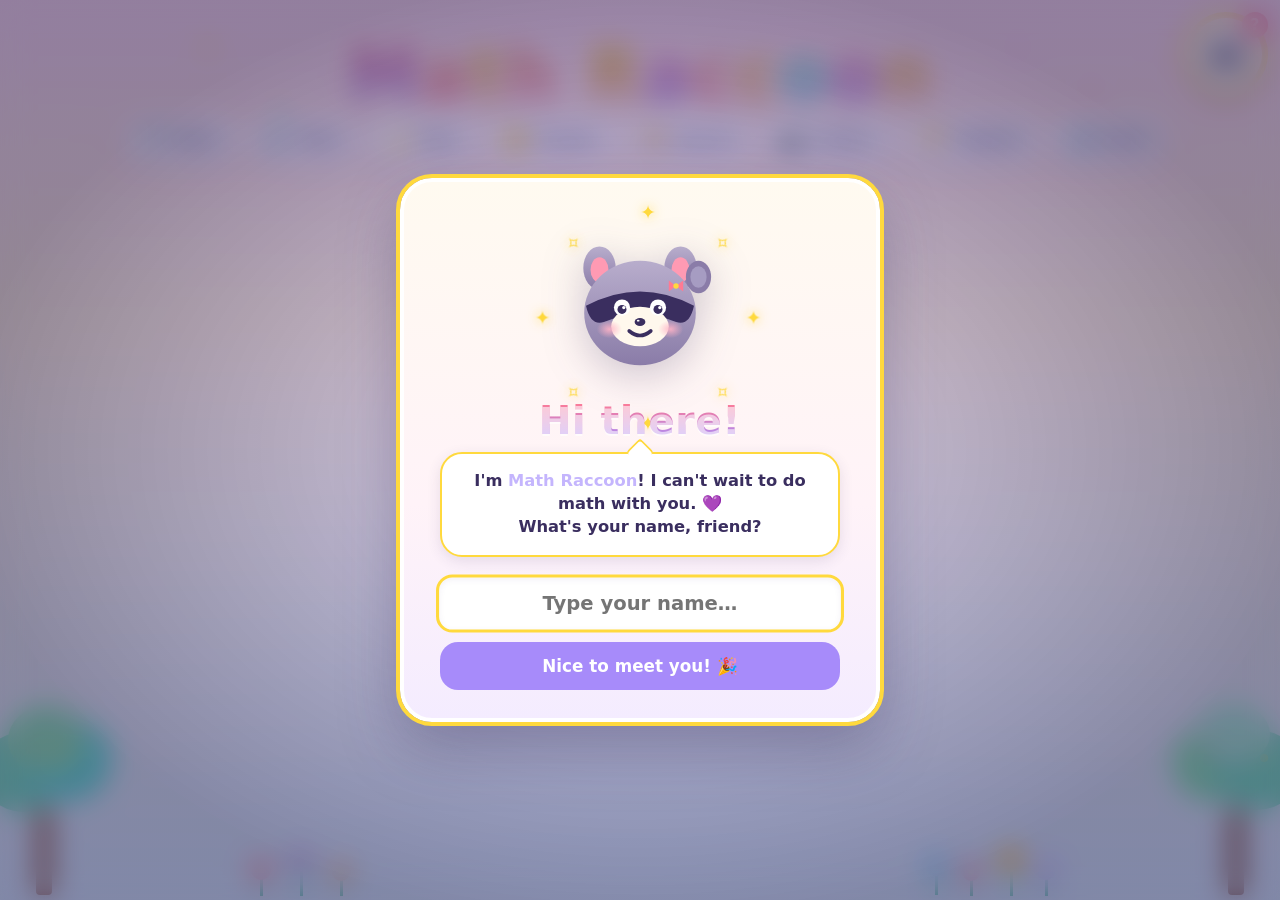
==== index.html @ a17b7ced "Initial commit: Math Raccoon Arcade v1" ====
<!DOCTYPE html>
<!--
  Math Raccoon Arcade — © 2026 S. F. Cyris
  Licensed under the Apache License, Version 2.0.
  See LICENSE (http://www.apache.org/licenses/LICENSE-2.0) and NOTICE.md.

  Math Raccoon™, Reading Raccoon™, Art Raccoon™, Painter Raccoon™,
  and Ava's Hidden Valley™ are unregistered common-law trademarks of the
  author. These marks are NOT licensed under Apache 2.0 — please rename any
  public fork.

  Source: https://github.com/SFCyris/MathRaccoon
-->
<html lang="en">
<head>
  <meta charset="UTF-8" />
  <meta name="viewport" content="width=device-width, initial-scale=1.0" />
  <title>Math Raccoon Arcade</title>
  <link rel="stylesheet" href="css/main.css" />
  <link rel="stylesheet" href="css/arcade.css" />
  <link rel="stylesheet" href="css/games.css" />
  <link rel="icon" href="data:image/svg+xml,%3Csvg xmlns='http://www.w3.org/2000/svg' viewBox='0 0 64 64'%3E%3Ctext y='54' font-size='54'%3E%F0%9F%A6%9D%3C/text%3E%3C/svg%3E" />
</head>
<body>
  <!-- Animated background with playful characters -->
  <div id="background-scene" aria-hidden="true"></div>

  <!-- Main app root -->
  <main id="app">
    <!-- Animated title bar -->
    <header class="title-bar">
      <h1 class="game-title" aria-label="Math Raccoon">
        <span class="letter" style="--i:0">M</span><span class="letter" style="--i:1">a</span><span class="letter" style="--i:2">t</span><span class="letter" style="--i:3">h</span><span class="letter space">&nbsp;</span><span class="letter" style="--i:4">R</span><span class="letter" style="--i:5">a</span><span class="letter" style="--i:6">c</span><span class="letter" style="--i:7">c</span><span class="letter" style="--i:8">o</span><span class="letter" style="--i:9">o</span><span class="letter" style="--i:10">n</span>
      </h1>
      <div class="title-sparkles">
        <span class="sparkle">✦</span><span class="sparkle">✧</span><span class="sparkle">✦</span><span class="sparkle">✧</span>
      </div>
    </header>

    <!-- Top controls -->
    <div class="top-controls">
      <button id="music-toggle" class="control-btn" aria-label="Toggle music" title="Music">
        <span class="icon">🎵</span><span class="label">Music</span>
      </button>
      <button id="voice-toggle" class="control-btn" aria-label="Toggle read-aloud" title="Read aloud">
        <span class="icon">🔊</span><span class="label">Read</span>
      </button>
      <button id="calm-toggle" class="control-btn" aria-label="Calm mode" title="Calm mode">
        <span class="icon">🌙</span><span class="label">Calm</span>
      </button>
      <button id="friends-btn" class="control-btn" aria-label="Valley friends" title="Valley friends">
        <span class="icon">🤗</span><span class="label">Friends</span>
      </button>
      <button id="journal-btn" class="control-btn" aria-label="Reading journal" title="Reading journal">
        <span class="icon">📔</span><span class="label">Journal</span>
      </button>
      <button id="critters-btn" class="control-btn" aria-label="Critter Cam" title="Critter Cam">
        <span class="icon">📷</span><span class="label">Critters</span>
      </button>
      <button id="trophies-btn" class="control-btn" aria-label="Trophies" title="Trophies">
        <span class="icon">🏆</span><span class="label">Trophies</span>
      </button>
      <button id="reset-btn" class="control-btn" aria-label="Reset progress" title="Reset">
        <span class="icon">🔄</span><span class="label">Reset</span>
      </button>
    </div>

    <!-- Clickable raccoon top-right for teaching moments -->
    <button id="help-btn" class="help-raccoon" aria-label="How to play" title="How does this work?">
      <span class="help-pulse" aria-hidden="true"></span>
      <span class="help-face" aria-hidden="true">🦝</span>
      <span class="help-bubble">?</span>
    </button>

    <!-- Where pages get swapped in -->
    <div id="screen" class="screen"></div>
  </main>

  <!-- Modal for trophies / reset confirm -->
  <div id="modal" class="modal" hidden>
    <div class="modal-card">
      <button class="modal-close" aria-label="Close">✕</button>
      <div id="modal-body"></div>
    </div>
  </div>

  <!-- Core scripts -->
  <script src="js/storage.js?v=2"></script>
  <script src="js/voice.js?v=2"></script>
  <script src="js/achievements.js?v=2"></script>
  <script src="js/music.js?v=2"></script>
  <script src="js/raccoon.js?v=2"></script>
  <script src="js/animations.js?v=2"></script>
  <script src="js/critters.js?v=1"></script>
  <script src="js/gameRegistry.js?v=2"></script>

  <!-- Engines (reusable across games) -->
  <script src="js/engines/common.js?v=2"></script>
  <script src="js/engines/additionEngine.js?v=2"></script>
  <script src="js/engines/subtractionEngine.js?v=2"></script>
  <script src="js/engines/multiplicationEngine.js?v=2"></script>
  <script src="js/engines/divisionEngine.js?v=2"></script>
  <script src="js/engines/fractionEngine.js?v=2"></script>
  <script src="js/engines/placeValueEngine.js?v=2"></script>
  <script src="js/engines/mixedEngine.js?v=2"></script>

  <!-- Generic round runner (uses any engine) -->
  <script src="js/gameRunner.js?v=3"></script>

  <!-- Game registrations (each self-registers via MR.Games.register) -->
  <script src="js/games/arcade.js?v=2"></script>
  <script src="js/games/story.js?v=3"></script>

  <!-- App last -->
  <script src="js/app.js?v=3"></script>
</body>
</html>
---- css/main.css ----
/* ---------- Design tokens ---------- */
:root {
  /* Cheerful palette — soft but saturated, friendly for a 9yo */
  --c-coral:   #ff7a93;
  --c-peach:   #ffb077;
  --c-sun:     #ffd93d;
  --c-mint:    #6ee7b7;
  --c-sky:     #7dd3fc;
  --c-lilac:   #c4b5fd;
  --c-berry:   #a78bfa;
  --c-cream:   #fff8ed;
  --c-ink:     #3a2e5f;      /* readable dark purple instead of harsh black */
  --c-ink-soft:#6b5b95;

  --grad-sky:  linear-gradient(180deg, #ffe1ec 0%, #fff4d6 35%, #d9f5ff 100%);

  --radius-lg: 28px;
  --radius-md: 18px;
  --radius-sm: 12px;

  --shadow-soft: 0 8px 24px rgba(90, 60, 140, 0.12);
  --shadow-pop:  0 10px 0 rgba(58, 46, 95, 0.18);

  --font-display: "Fredoka", "Comic Sans MS", "Baloo 2", system-ui, sans-serif;
  --font-body:    "Nunito", "Quicksand", system-ui, -apple-system, sans-serif;
}

/* ---------- Reset-ish ---------- */
*, *::before, *::after { box-sizing: border-box; }
html, body { margin: 0; padding: 0; height: 100%; }
body {
  font-family: var(--font-body);
  color: var(--c-ink);
  background: var(--grad-sky);
  overflow-x: hidden;
  min-height: 100vh;
  -webkit-font-smoothing: antialiased;
}

button {
  font-family: inherit;
  cursor: pointer;
  border: none;
  background: none;
  color: inherit;
}

h1, h2, h3 { font-family: var(--font-display); margin: 0; letter-spacing: 0.5px; }

/* ---------- App layout ---------- */
#app {
  position: relative;
  z-index: 2;
  max-width: 1100px;
  margin: 0 auto;
  padding: 24px 24px 80px;
  min-height: 100vh;
}

/* ---------- Background scene ---------- */
#background-scene {
  position: fixed;
  inset: 0;
  z-index: 1;
  pointer-events: none;
  overflow: hidden;
}

.bg-creature {
  position: absolute;
  will-change: transform;
  opacity: 0.85;
}
.bg-creature.bg-cloud   { opacity: 0.95; }
.bg-creature.bg-scenery { opacity: 1; }

/* On narrow screens, trees crowd the content — hide them and the flowers. */
@media (max-width: 900px) {
  .bg-creature.bg-scenery { display: none; }
}

/* ---------- Animated title ---------- */
.title-bar {
  position: relative;
  text-align: center;
  padding: 16px 0 8px;
}

.game-title {
  font-size: clamp(2.4rem, 6vw, 4.4rem);
  font-weight: 800;
  line-height: 1;
  display: inline-flex;
  gap: 0.02em;
  user-select: none;
}

.game-title .letter {
  display: inline-block;
  background: linear-gradient(180deg, var(--c-coral), var(--c-berry));
  -webkit-background-clip: text;
  background-clip: text;
  color: transparent;
  text-shadow: 0 3px 0 rgba(58, 46, 95, 0.12);
  animation: letter-bounce 2.2s ease-in-out infinite;
  animation-delay: calc(var(--i, 0) * 0.08s);
  transform-origin: 50% 100%;
}

.game-title .letter:nth-child(even)  { background: linear-gradient(180deg, var(--c-peach), var(--c-coral)); -webkit-background-clip: text; background-clip: text; }
.game-title .letter:nth-child(3n)    { background: linear-gradient(180deg, var(--c-sun),   var(--c-peach)); -webkit-background-clip: text; background-clip: text; }
.game-title .letter:nth-child(5n)    { background: linear-gradient(180deg, var(--c-mint),  var(--c-sky));   -webkit-background-clip: text; background-clip: text; }

.game-title .letter.space { animation: none; width: 0.4em; }

@keyframes letter-bounce {
  0%, 100% { transform: translateY(0) rotate(0deg); }
  40%      { transform: translateY(-14px) rotate(-3deg); }
  60%      { transform: translateY(-6px)  rotate(3deg); }
}

.title-sparkles {
  position: absolute;
  inset: 0;
  pointer-events: none;
}
.title-sparkles .sparkle {
  position: absolute;
  font-size: 1.4rem;
  color: var(--c-sun);
  animation: twinkle 2s ease-in-out infinite;
}
.title-sparkles .sparkle:nth-child(1) { top: 10%;  left: 8%;  animation-delay: 0s; }
.title-sparkles .sparkle:nth-child(2) { top: 60%;  left: 92%; animation-delay: .5s; color: var(--c-coral); }
.title-sparkles .sparkle:nth-child(3) { top: 80%;  left: 15%; animation-delay: 1s; color: var(--c-mint); }
.title-sparkles .sparkle:nth-child(4) { top: 20%;  left: 85%; animation-delay: 1.5s; color: var(--c-berry); }

@keyframes twinkle {
  0%, 100% { opacity: 0.3; transform: scale(0.8) rotate(0deg); }
  50%      { opacity: 1;   transform: scale(1.4) rotate(180deg); }
}

/* ---------- Top controls ---------- */
.top-controls {
  display: flex;
  gap: 12px;
  justify-content: flex-end;
  margin-bottom: 20px;
  flex-wrap: wrap;
}

.control-btn {
  background: white;
  border-radius: var(--radius-md);
  padding: 10px 16px;
  font-weight: 700;
  font-size: 0.95rem;
  color: var(--c-ink);
  box-shadow: var(--shadow-soft);
  display: inline-flex;
  align-items: center;
  gap: 8px;
  transition: transform 0.15s ease, box-shadow 0.15s ease;
}

.control-btn:hover  { transform: translateY(-2px); box-shadow: 0 12px 28px rgba(90,60,140,0.18); }
.control-btn:active { transform: translateY(1px); }
.control-btn.active { background: var(--c-sun); }

.control-btn .icon { font-size: 1.2rem; }

/* ---------- Screen ---------- */
.screen {
  position: relative;
  z-index: 2;
  animation: screen-in 0.4s ease-out;
}

@keyframes screen-in {
  from { opacity: 0; transform: translateY(12px); }
  to   { opacity: 1; transform: translateY(0); }
}

/* ---------- Modal ---------- */
.modal {
  position: fixed;
  inset: 0;
  background: rgba(58, 46, 95, 0.45);
  backdrop-filter: blur(6px);
  z-index: 10;
  display: flex;
  align-items: center;
  justify-content: center;
  padding: 24px;
}

.modal[hidden] { display: none; }

.modal-card {
  background: var(--c-cream);
  border-radius: var(--radius-lg);
  padding: 32px;
  max-width: 520px;
  width: 100%;
  position: relative;
  box-shadow: 0 24px 60px rgba(58, 46, 95, 0.4);
  animation: pop-in 0.3s cubic-bezier(0.34, 1.56, 0.64, 1);
}

@keyframes pop-in {
  from { opacity: 0; transform: scale(0.8); }
  to   { opacity: 1; transform: scale(1); }
}

.modal-close {
  position: absolute;
  top: 12px;
  right: 12px;
  width: 36px;
  height: 36px;
  border-radius: 50%;
  background: var(--c-coral);
  color: white;
  font-weight: 700;
  font-size: 1rem;
  display: grid;
  place-items: center;
}

.modal-close:hover { transform: rotate(90deg); transition: transform 0.2s; }

/* ---------- Utility ---------- */
.sr-only {
  position: absolute;
  width: 1px; height: 1px;
  overflow: hidden;
  clip: rect(0 0 0 0);
}

/* Respect users who prefer less motion */
@media (prefers-reduced-motion: reduce) {
  *, *::before, *::after {
    animation-duration: 0.01ms !important;
    animation-iteration-count: 1 !important;
    transition-duration: 0.01ms !important;
  }
}

/* Small screens */
@media (max-width: 640px) {
  #app { padding: 16px 12px 60px; }
  .top-controls .label { display: none; }
  .control-btn { padding: 10px 12px; }
}
---- css/arcade.css ----
/* ---------- Home / arcade screen ---------- */

.arcade-home {
  display: grid;
  gap: 24px;
}

.raccoon-greeting {
  display: flex;
  align-items: center;
  gap: 20px;
  background: white;
  padding: 20px;
  border-radius: var(--radius-lg);
  box-shadow: var(--shadow-soft);
  position: relative;
}

.raccoon-greeting .raccoon-host {
  flex: 0 0 140px;
  width: 140px;
  height: 140px;
}

.raccoon-greeting .speech {
  position: relative;
  background: var(--c-cream);
  padding: 18px 22px;
  border-radius: var(--radius-md);
  font-size: 1.1rem;
  line-height: 1.4;
  color: var(--c-ink);
  flex: 1;
  font-weight: 600;
}

.raccoon-greeting .speech::before {
  content: "";
  position: absolute;
  left: -14px;
  top: 40px;
  width: 0; height: 0;
  border-style: solid;
  border-width: 10px 14px 10px 0;
  border-color: transparent var(--c-cream) transparent transparent;
}

.raccoon-greeting .speech .kid-name {
  color: var(--c-coral);
  font-weight: 800;
}

/* Game cards grid */
.section-title {
  font-size: 1.6rem;
  color: var(--c-ink);
  margin-left: 6px;
  display: flex;
  align-items: center;
  gap: 10px;
}

.game-grid {
  display: grid;
  grid-template-columns: repeat(auto-fill, minmax(260px, 1fr));
  gap: 20px;
}

.game-card {
  position: relative;
  background: white;
  border-radius: var(--radius-lg);
  padding: 24px 22px;
  box-shadow: var(--shadow-pop);
  transition: transform 0.2s ease, box-shadow 0.2s ease;
  border: 4px solid transparent;
  overflow: hidden;
  text-align: left;
  width: 100%;
  font-family: inherit;
  color: inherit;
}

.game-card::before {
  content: "";
  position: absolute;
  inset: 0;
  background: var(--card-accent, var(--c-lilac));
  opacity: 0.18;
  z-index: 0;
}

.game-card > * { position: relative; z-index: 1; }

.game-card:hover {
  transform: translateY(-6px) rotate(-0.5deg);
  box-shadow: 0 16px 0 rgba(58, 46, 95, 0.2);
  border-color: var(--card-accent, var(--c-lilac));
}

.game-card:active { transform: translateY(0); }

.game-card .card-emoji {
  font-size: 3.2rem;
  display: block;
  line-height: 1;
  margin-bottom: 10px;
  filter: drop-shadow(0 4px 8px rgba(90,60,140,0.18));
}

.game-card .card-title {
  font-family: var(--font-display);
  font-size: 1.5rem;
  margin: 0 0 6px;
  color: var(--c-ink);
}

.game-card .card-desc {
  font-size: 0.95rem;
  line-height: 1.35;
  color: var(--c-ink-soft);
  margin: 0 0 14px;
}

.game-card .card-meta {
  display: flex;
  align-items: center;
  justify-content: space-between;
  gap: 8px;
  font-size: 0.85rem;
  font-weight: 700;
  color: var(--c-ink-soft);
}

.card-badge {
  background: var(--card-accent, var(--c-lilac));
  color: white;
  padding: 4px 10px;
  border-radius: 999px;
  font-size: 0.75rem;
  text-transform: uppercase;
  letter-spacing: 0.5px;
}

.card-progress {
  display: inline-flex;
  align-items: center;
  gap: 4px;
}

/* Stats strip */
.stats-strip {
  display: grid;
  grid-template-columns: repeat(auto-fit, minmax(140px, 1fr));
  gap: 14px;
}

.stat-tile {
  background: white;
  border-radius: var(--radius-md);
  padding: 16px;
  text-align: center;
  box-shadow: var(--shadow-soft);
}
.stat-tile .stat-num {
  font-family: var(--font-display);
  font-size: 2rem;
  color: var(--c-berry);
  line-height: 1;
}
.stat-tile .stat-label {
  font-size: 0.85rem;
  color: var(--c-ink-soft);
  margin-top: 4px;
  font-weight: 600;
}

/* Trophy list (modal) */
.trophy-list {
  display: grid;
  gap: 12px;
  max-height: 60vh;
  overflow-y: auto;
  padding-right: 4px;
}

.trophy-row {
  display: flex;
  align-items: center;
  gap: 14px;
  padding: 12px;
  border-radius: var(--radius-md);
  background: white;
}
.trophy-row.earned   { background: linear-gradient(90deg, #fff6d6, #ffe1b3); }
.trophy-row .t-icon  { font-size: 2rem; }
.trophy-row .t-name  { font-weight: 700; color: var(--c-ink); }
.trophy-row .t-desc  { font-size: 0.85rem; color: var(--c-ink-soft); }
.trophy-row.locked .t-icon { filter: grayscale(1); opacity: 0.4; }
.trophy-row.locked .t-name, .trophy-row.locked .t-desc { opacity: 0.55; }

.modal-title {
  font-family: var(--font-display);
  font-size: 1.8rem;
  color: var(--c-berry);
  margin: 0 0 16px;
  display: flex;
  align-items: center;
  gap: 10px;
}
.modal-actions {
  display: flex;
  gap: 12px;
  margin-top: 20px;
  justify-content: flex-end;
}
.btn {
  padding: 12px 22px;
  border-radius: var(--radius-md);
  font-weight: 800;
  font-family: var(--font-display);
  font-size: 1rem;
  transition: transform 0.15s ease;
}
.btn-primary { background: var(--c-berry); color: white; }
.btn-danger  { background: var(--c-coral); color: white; }
.btn-ghost   { background: transparent; color: var(--c-ink-soft); }
.btn:hover   { transform: translateY(-2px); }
.btn:active  { transform: translateY(1px); }

/* ---------- Tabs ---------- */
.tab-bar {
  display: flex;
  gap: 8px;
  background: white;
  padding: 6px;
  border-radius: 999px;
  box-shadow: var(--shadow-soft);
  width: max-content;
  max-width: 100%;
}
.tab-btn {
  padding: 10px 20px;
  border-radius: 999px;
  font-family: var(--font-display);
  font-weight: 700;
  font-size: 1rem;
  color: var(--c-ink-soft);
  transition: all 0.2s;
}
.tab-btn.active {
  background: linear-gradient(135deg, var(--c-berry), var(--c-coral));
  color: white;
  box-shadow: 0 4px 0 rgba(58,46,95,0.18);
}
.tab-btn:hover:not(.active) { color: var(--c-berry); }

.pane-hint {
  color: var(--c-ink-soft);
  margin: 0 6px 4px;
  font-weight: 600;
  font-size: 0.95rem;
}

/* ---------- Locked game card ---------- */
.game-card.locked {
  cursor: not-allowed;
  filter: grayscale(0.45);
  opacity: 0.72;
}
.game-card.locked:hover {
  transform: none;
  box-shadow: var(--shadow-pop);
  border-color: transparent;
}
.game-card .lock-overlay {
  position: absolute;
  top: 12px;
  right: 12px;
  width: 40px;
  height: 40px;
  background: white;
  border-radius: 50%;
  display: grid;
  place-items: center;
  font-size: 1.2rem;
  box-shadow: var(--shadow-soft);
  z-index: 2;
}

/* ---------- Story map ---------- */
.story-map {
  display: grid;
  grid-template-columns: repeat(auto-fill, minmax(230px, 1fr));
  gap: 18px;
}
.story-node {
  position: relative;
  background: white;
  border-radius: var(--radius-lg);
  padding: 22px 18px 18px;
  text-align: center;
  box-shadow: var(--shadow-pop);
  border: 4px solid var(--card-accent, var(--c-lilac));
  transition: transform 0.2s, box-shadow 0.2s;
  font-family: inherit;
  color: inherit;
  overflow: hidden;
}
.story-node::before {
  content: "";
  position: absolute;
  inset: 0;
  background: var(--card-accent, var(--c-lilac));
  opacity: 0.12;
}
.story-node > * { position: relative; z-index: 1; }
.story-node:hover:not(.locked) {
  transform: translateY(-4px) rotate(-0.4deg);
  box-shadow: 0 14px 0 rgba(58,46,95,0.18);
}
.story-node.locked {
  cursor: not-allowed;
  filter: grayscale(0.6);
  opacity: 0.6;
  border-color: #d1c4e9;
}
.story-node.done { border-style: double; border-width: 6px; }

.story-chip {
  position: absolute;
  top: 10px;
  left: 10px;
  background: var(--c-berry);
  color: white;
  padding: 3px 10px;
  border-radius: 999px;
  font-weight: 800;
  font-size: 0.72rem;
  letter-spacing: 0.4px;
  text-transform: uppercase;
  z-index: 2;
}
.story-emoji {
  font-size: 2.8rem;
  display: block;
  margin: 14px 0 10px;
  filter: drop-shadow(0 4px 8px rgba(90,60,140,0.2));
}
.story-title {
  font-family: var(--font-display);
  font-size: 1.2rem;
  color: var(--c-ink);
  margin-bottom: 6px;
  line-height: 1.15;
}
.story-desc {
  font-size: 0.82rem;
  color: var(--c-ink-soft);
  line-height: 1.3;
  margin-bottom: 12px;
  min-height: 2.3em;
}
.story-meta {
  display: flex;
  justify-content: space-between;
  align-items: center;
  gap: 8px;
  font-size: 0.78rem;
  font-weight: 700;
  color: var(--c-ink-soft);
}
.story-badge {
  background: var(--card-accent, var(--c-lilac));
  color: white;
  padding: 4px 10px;
  border-radius: 999px;
}
.story-node.locked .story-badge { background: #bdb0d4; }
.story-node.done .story-badge   { background: var(--c-mint); color: var(--c-ink); }
.story-pct { color: var(--c-berry); }

/* ---------- Narrative cards ---------- */
.narrative-card {
  background: linear-gradient(135deg, #fff6d6 0%, #ffe1ec 45%, #e9e3ff 100%);
  border-radius: var(--radius-lg);
  padding: 40px 30px;
  text-align: center;
  max-width: 720px;
  margin: 20px auto;
  box-shadow: var(--shadow-pop);
  border: 4px dashed rgba(167,139,250,0.5);
}
.narrative-emoji {
  font-size: 4.2rem;
  line-height: 1;
  filter: drop-shadow(0 6px 10px rgba(90,60,140,0.22));
}
.narrative-chapter {
  font-family: var(--font-display);
  color: var(--c-berry);
  font-size: 1.1rem;
  margin: 10px 0 4px;
  letter-spacing: 1px;
  text-transform: uppercase;
}
.narrative-title {
  font-family: var(--font-display);
  color: var(--c-ink);
  font-size: 2rem;
  margin: 0 0 16px;
}
.narrative-body {
  color: var(--c-ink);
  font-size: 1.1rem;
  font-weight: 600;
  line-height: 1.5;
  max-width: 560px;
  margin: 0 auto;
}

/* ---------- Help (clickable raccoon) ---------- */
.help-raccoon {
  position: fixed;
  top: 18px;
  right: 18px;
  width: 72px;
  height: 72px;
  background: white;
  border-radius: 50%;
  box-shadow: 0 10px 22px rgba(58,46,95,0.22), 0 0 0 4px var(--c-sun);
  display: grid;
  place-items: center;
  z-index: 9;
  cursor: pointer;
  transition: transform 0.2s;
}
.help-raccoon:hover  { transform: scale(1.08) rotate(-6deg); }
.help-raccoon:active { transform: scale(0.96); }
.help-face {
  font-size: 2.2rem;
  line-height: 1;
  animation: bob 2.6s ease-in-out infinite;
}
.help-bubble {
  position: absolute;
  top: -6px;
  right: -6px;
  background: var(--c-coral);
  color: white;
  font-family: var(--font-display);
  font-weight: 800;
  font-size: 0.95rem;
  width: 26px;
  height: 26px;
  border-radius: 50%;
  display: grid;
  place-items: center;
  box-shadow: var(--shadow-soft);
}
.help-pulse {
  position: absolute;
  inset: -6px;
  border-radius: 50%;
  border: 3px solid var(--c-sun);
  opacity: 0.8;
  animation: help-pulse 2.2s ease-out infinite;
  pointer-events: none;
}
@keyframes help-pulse {
  0%   { transform: scale(0.9); opacity: 0.9; }
  100% { transform: scale(1.45); opacity: 0; }
}

/* ---------- How-to list (inside modal) ---------- */
.howto-list {
  list-style: none;
  padding: 0;
  margin: 0;
  display: grid;
  gap: 12px;
}
.howto-item {
  display: flex;
  gap: 12px;
  align-items: flex-start;
  background: white;
  padding: 12px 14px;
  border-radius: var(--radius-md);
  box-shadow: var(--shadow-soft);
}
.howto-emoji {
  font-size: 1.6rem;
  line-height: 1.2;
  flex: 0 0 auto;
}
.howto-line {
  color: var(--c-ink);
  font-weight: 600;
  line-height: 1.4;
}

/* ---------- Admin page ---------- */
.admin-page {
  background: white;
  border-radius: var(--radius-lg);
  padding: 28px;
  box-shadow: var(--shadow-soft);
}
.admin-header { margin-bottom: 16px; }
.admin-h1 {
  font-family: var(--font-display);
  font-size: 2rem;
  color: var(--c-berry);
  margin: 0 0 4px;
}
.admin-sub { color: var(--c-ink-soft); font-weight: 600; margin: 0 0 14px; }
.admin-actions { display: flex; gap: 10px; flex-wrap: wrap; }

.admin-table {
  width: 100%;
  border-collapse: collapse;
  font-size: 0.92rem;
  margin-top: 8px;
}
.admin-table th {
  text-align: left;
  font-family: var(--font-display);
  color: var(--c-ink-soft);
  padding: 10px 8px;
  border-bottom: 2px solid rgba(167,139,250,0.25);
  font-size: 0.78rem;
  text-transform: uppercase;
  letter-spacing: 0.6px;
}
.admin-table td {
  padding: 10px 8px;
  border-bottom: 1px solid rgba(167,139,250,0.15);
  vertical-align: middle;
}
.admin-title strong { color: var(--c-ink); }

.admin-pill {
  padding: 6px 14px;
  border-radius: 999px;
  font-weight: 700;
  font-size: 0.8rem;
  border: 2px solid transparent;
  transition: transform 0.15s;
}
.admin-pill:hover { transform: translateY(-1px); }
.admin-pill.on  { background: var(--c-mint); color: var(--c-ink); }
.admin-pill.off { background: #fecaca; color: #991b1b; }
.admin-pill.warn { background: var(--c-sun); color: var(--c-ink); }

/* Name field on the admin page */
.admin-name-row {
  display: flex;
  align-items: center;
  gap: 12px;
  flex-wrap: wrap;
  background: var(--c-cream);
  padding: 14px 16px;
  border-radius: var(--radius-md);
  margin: 18px 0 22px;
}
.admin-name-label {
  font-family: var(--font-display);
  color: var(--c-ink);
  font-weight: 700;
  font-size: 0.95rem;
}
.admin-name-input {
  flex: 0 1 260px;
  padding: 10px 14px;
  border-radius: var(--radius-sm);
  border: 2px solid var(--c-lilac);
  font: inherit;
  font-family: var(--font-display);
  font-size: 1.05rem;
  color: var(--c-ink);
  background: white;
}
.admin-name-input:focus {
  outline: none;
  border-color: var(--c-berry);
  box-shadow: 0 0 0 4px rgba(167,139,250,0.2);
}
.admin-name-hint {
  color: var(--c-ink-soft);
  font-size: 0.82rem;
  font-weight: 600;
  flex: 1 1 100%;
}

@media (max-width: 720px) {
  .help-raccoon { width: 56px; height: 56px; top: 12px; right: 12px; }
  .help-face { font-size: 1.6rem; }
  .admin-table { font-size: 0.82rem; }
  .admin-table th, .admin-table td { padding: 8px 4px; }
}

/* ---------- Daily Raccoon Visit card ---------- */
.daily-card {
  display: flex;
  align-items: center;
  gap: 16px;
  padding: 18px 22px;
  background: linear-gradient(135deg, #fff6d6 0%, #ffe1ec 100%);
  border-radius: var(--radius-lg);
  box-shadow: var(--shadow-pop);
  border: 3px dashed rgba(167,139,250,0.45);
}
.daily-emoji {
  font-size: 2.6rem;
  filter: drop-shadow(0 4px 8px rgba(90,60,140,0.18));
  flex: 0 0 auto;
}
.daily-body { flex: 1 1 auto; }
.daily-title {
  font-family: var(--font-display);
  color: var(--c-berry);
  margin: 0 0 4px;
  font-size: 1.15rem;
}
.daily-text { margin: 0; font-size: 0.92rem; color: var(--c-ink); font-weight: 600; line-height: 1.3; }
.daily-streak {
  display: inline-block;
  margin-top: 6px;
  background: var(--c-sun);
  color: var(--c-ink);
  padding: 3px 10px;
  border-radius: 999px;
  font-weight: 800;
  font-size: 0.8rem;
}

/* ---------- Friends album ---------- */
.friend-grid {
  display: grid;
  grid-template-columns: repeat(auto-fill, minmax(120px, 1fr));
  gap: 12px;
  max-height: 60vh;
  overflow-y: auto;
  padding: 4px;
}
.friend-tile {
  background: white;
  border-radius: var(--radius-md);
  padding: 14px 10px 12px;
  text-align: center;
  border: 3px solid var(--card-accent, var(--c-lilac));
  transition: transform 0.15s ease;
}
.friend-tile.earned { background: linear-gradient(180deg, #fff 0%, #fffbe8 100%); }
.friend-tile.earned:hover { transform: translateY(-3px) rotate(-0.5deg); }
.friend-tile.locked {
  border-color: #ddd;
  background: #f6f3fb;
  filter: grayscale(1);
  opacity: 0.55;
}
.friend-sticker {
  font-size: 2.3rem;
  line-height: 1;
  margin-bottom: 6px;
  filter: drop-shadow(0 3px 6px rgba(90,60,140,0.18));
}
.friend-name {
  font-family: var(--font-display);
  font-weight: 700;
  font-size: 0.85rem;
  color: var(--c-ink);
  line-height: 1.15;
}

/* ---------- Reward chips (shown on outro card) ---------- */
.reward-grid {
  display: flex;
  flex-wrap: wrap;
  justify-content: center;
  gap: 10px;
  margin-top: 18px;
}
.reward-chip {
  display: flex;
  align-items: center;
  gap: 10px;
  background: white;
  padding: 10px 14px;
  border-radius: var(--radius-md);
  box-shadow: var(--shadow-soft);
  border: 2px solid var(--c-sun);
  text-align: left;
}
.reward-emoji { font-size: 1.8rem; }
.reward-title {
  font-family: var(--font-display);
  color: var(--c-berry);
  font-size: 0.78rem;
  text-transform: uppercase;
  letter-spacing: 0.6px;
}
.reward-name { font-weight: 700; color: var(--c-ink); }

/* ---------- Critter Cam gallery ---------- */
.critter-grid {
  display: grid;
  grid-template-columns: repeat(auto-fill, minmax(140px, 1fr));
  gap: 14px;
  max-height: 60vh;
  overflow-y: auto;
  padding: 4px;
}
.critter-tile {
  position: relative;
  background: white;
  border-radius: var(--radius-md);
  padding: 12px 10px 14px;
  text-align: center;
  border: 3px solid var(--c-lilac);
  transition: transform 0.15s ease;
  box-shadow: 0 3px 10px rgba(90,60,140,0.08);
  min-height: 170px;
  display: flex;
  flex-direction: column;
  align-items: center;
  justify-content: flex-start;
}
.critter-tile.earned {
  background: linear-gradient(180deg, #fff 0%, #fffbe8 100%);
  border-color: var(--c-sun);
}
.critter-tile.earned:hover { transform: translateY(-3px) rotate(-0.5deg); }
.critter-tile.locked {
  background: #f6f3fb;
  border-color: #ddd;
  opacity: 0.8;
}
.critter-art {
  width: 100%;
  aspect-ratio: 1 / 1;
  display: flex;
  align-items: center;
  justify-content: center;
  margin-bottom: 8px;
}
.critter-art svg {
  width: 100%;
  height: 100%;
  filter: drop-shadow(0 3px 6px rgba(90,60,140,0.18));
}
.critter-silhouette {
  width: 100%;
  aspect-ratio: 1 / 1;
  display: flex;
  align-items: center;
  justify-content: center;
  font-size: 2.4rem;
  color: #b9b0d4;
  margin-bottom: 8px;
}
.critter-name {
  font-family: var(--font-display);
  font-weight: 700;
  font-size: 0.95rem;
  color: var(--c-ink);
  line-height: 1.15;
  margin-bottom: 4px;
}
.critter-caption {
  font-size: 0.78rem;
  color: var(--c-ink-soft);
  font-weight: 600;
  line-height: 1.2;
}

/* Toast shown when a new critter unlocks */
.critter-toast {
  position: fixed;
  top: 20px;
  left: 50%;
  transform: translateX(-50%);
  background: white;
  border: 3px solid var(--c-sun);
  border-radius: 20px;
  padding: 12px 18px;
  box-shadow: 0 14px 32px rgba(58,46,95,0.25);
  z-index: 30;
  display: flex;
  align-items: center;
  gap: 12px;
  max-width: 340px;
  animation: pop-in 0.4s cubic-bezier(0.34, 1.56, 0.64, 1);
}
.critter-toast-art {
  width: 56px;
  height: 56px;
  flex: 0 0 56px;
}
.critter-toast-art svg { width: 100%; height: 100%; }
.critter-toast-title {
  font-family: var(--font-display);
  color: var(--c-berry);
  font-size: 0.82rem;
  text-transform: uppercase;
  letter-spacing: 0.6px;
}
.critter-toast-name {
  font-weight: 800;
  font-size: 1.05rem;
  color: var(--c-ink);
  line-height: 1.1;
}
.critter-toast-caption {
  font-size: 0.78rem;
  color: var(--c-ink-soft);
  font-weight: 600;
  line-height: 1.2;
}

/* ---------- Journal modal ---------- */
.journal-list {
  display: grid;
  gap: 10px;
  max-height: 55vh;
  overflow-y: auto;
  padding-right: 4px;
}
.journal-row {
  display: flex;
  gap: 12px;
  align-items: center;
  padding: 12px 14px;
  border-radius: var(--radius-md);
  background: white;
  border: 3px solid var(--card-accent, var(--c-lilac));
  text-align: left;
  font-family: inherit;
  color: inherit;
  transition: transform 0.15s;
  cursor: pointer;
}
.journal-row.earned:hover { transform: translateY(-2px); }
.journal-row.locked {
  cursor: not-allowed;
  filter: grayscale(0.7);
  opacity: 0.55;
  border-color: #ddd;
}
.j-emoji { font-size: 2rem; flex: 0 0 auto; }
.j-chapter {
  font-family: var(--font-display);
  color: var(--c-berry);
  font-size: 0.75rem;
  text-transform: uppercase;
  letter-spacing: 0.5px;
}
.j-title { font-weight: 700; color: var(--c-ink); }

/* ---------- Single journal page reader ---------- */
.journal-page {
  background: linear-gradient(180deg, #fff8ed 0%, #fff4d6 100%);
  border-radius: var(--radius-lg);
  padding: 44px 30px;
  max-width: 680px;
  margin: 20px auto;
  box-shadow: var(--shadow-pop);
  border: 4px double var(--c-berry);
  text-align: center;
}
.journal-emoji {
  font-size: 3.2rem;
  line-height: 1;
  filter: drop-shadow(0 6px 10px rgba(90,60,140,0.22));
}
.journal-title {
  font-family: var(--font-display);
  color: var(--c-berry);
  font-size: 1.8rem;
  margin: 12px 0 18px;
}
.journal-body {
  color: var(--c-ink);
  font-size: 1.08rem;
  font-weight: 500;
  line-height: 1.65;
  max-width: 560px;
  margin: 0 auto;
  text-align: left;
  font-family: var(--font-body);
}

/* ---------- Mini-game (count the acorns) ---------- */
.mini-card .acorn-shower {
  display: flex;
  flex-wrap: wrap;
  justify-content: center;
  gap: 10px;
  padding: 16px 0 8px;
  min-height: 80px;
}
.acorn {
  font-size: 2.2rem;
  display: inline-block;
  animation: acorn-drop 0.8s ease-out both;
  transform-origin: center bottom;
}
@keyframes acorn-drop {
  0%   { transform: translateY(-40px) rotate(-20deg); opacity: 0; }
  100% { transform: translateY(0) rotate(6deg); opacity: 1; }
}

/* ---------- Attribution footer (low-profile) ---------- */
.attribution-footer {
  margin: 28px auto 12px;
  padding: 10px 14px;
  max-width: 860px;
  text-align: center;
  font-size: 0.68rem;
  font-weight: 600;
  line-height: 1.5;
  color: var(--c-ink-soft);
  opacity: 0.55;
  letter-spacing: 0.15px;
  user-select: text;
}
.attribution-footer:hover { opacity: 0.85; }
.attribution-footer .attr-sep { opacity: 0.6; margin: 0 2px; }
.attribution-footer .attr-copy { white-space: nowrap; }
@media (max-width: 640px) {
  .attribution-footer { font-size: 0.62rem; }
}

/* ---------- First-time welcome overlay ---------- */
.welcome-overlay {
  position: fixed;
  inset: 0;
  z-index: 100;
  display: flex;
  align-items: center;
  justify-content: center;
  padding: 24px;
  background: radial-gradient(ellipse at center, rgba(167,139,250,0.35) 0%, rgba(58,46,95,0.55) 75%);
  backdrop-filter: blur(14px) saturate(1.1);
  -webkit-backdrop-filter: blur(14px) saturate(1.1);
  animation: welcome-fade-in 0.5s ease-out both;
}
.welcome-overlay.leaving {
  animation: welcome-fade-out 0.6s ease-in forwards;
}
@keyframes welcome-fade-in {
  from { opacity: 0; }
  to   { opacity: 1; }
}
@keyframes welcome-fade-out {
  from { opacity: 1; transform: scale(1); }
  to   { opacity: 0; transform: scale(1.04); }
}

.welcome-card {
  position: relative;
  background: linear-gradient(180deg, #fffaf0 0%, #fff3f8 60%, #f4ecff 100%);
  border-radius: 32px;
  padding: 32px 36px 28px;
  max-width: 480px;
  width: 100%;
  text-align: center;
  box-shadow: 0 24px 60px rgba(58,46,95,0.35);
  border: 4px solid #fff;
  outline: 4px solid #ffd93d;
  animation: welcome-pop 0.7s cubic-bezier(0.34, 1.56, 0.64, 1) both;
}
@keyframes welcome-pop {
  0%   { transform: translateY(30px) scale(0.85) rotate(-2deg); opacity: 0; }
  60%  { transform: translateY(-6px) scale(1.03) rotate(0.5deg); opacity: 1; }
  100% { transform: translateY(0) scale(1) rotate(0); opacity: 1; }
}

.welcome-raccoon {
  margin: 0 auto 4px;
  width: 180px;
  height: 180px;
  display: flex;
  align-items: center;
  justify-content: center;
  animation: welcome-raccoon-bounce 2.6s ease-in-out infinite;
  filter: drop-shadow(0 10px 20px rgba(58,46,95,0.25));
}
.welcome-raccoon svg { width: 100%; height: 100%; }
@keyframes welcome-raccoon-bounce {
  0%, 100% { transform: translateY(0) rotate(-1deg); }
  50%      { transform: translateY(-8px) rotate(1deg); }
}

.welcome-title {
  font-family: var(--font-display);
  font-size: 2.4rem;
  color: var(--c-berry);
  margin: 8px 0 12px;
  letter-spacing: 1px;
  line-height: 1;
}
.welcome-letter {
  display: inline-block;
  animation: welcome-letter-in 0.6s cubic-bezier(0.34, 1.56, 0.64, 1) both;
  animation-delay: calc(0.55s + var(--i) * 0.06s);
  background: linear-gradient(180deg, #ff7a93 0%, #a78bfa 100%);
  -webkit-background-clip: text;
  background-clip: text;
  color: transparent;
  text-shadow: 0 2px 0 rgba(255,255,255,0.6);
}
@keyframes welcome-letter-in {
  0%   { transform: translateY(-16px) scale(0.6) rotate(-12deg); opacity: 0; }
  100% { transform: translateY(0) scale(1) rotate(0); opacity: 1; }
}

.welcome-bubble {
  position: relative;
  background: white;
  border-radius: 22px;
  padding: 16px 20px;
  margin: 4px 0 18px;
  color: var(--c-ink);
  font-weight: 600;
  font-size: 1.02rem;
  line-height: 1.4;
  box-shadow: 0 4px 14px rgba(58,46,95,0.12);
  border: 2px solid #ffd93d;
  animation: welcome-bubble-in 0.5s ease-out both;
  animation-delay: 1.1s;
  opacity: 0;
}
.welcome-bubble strong { color: var(--c-lilac); }
.welcome-bubble::before {
  content: "";
  position: absolute;
  top: -12px;
  left: 50%;
  transform: translateX(-50%) rotate(45deg);
  width: 20px;
  height: 20px;
  background: white;
  border-top: 2px solid #ffd93d;
  border-left: 2px solid #ffd93d;
  border-radius: 4px;
}
.welcome-wink {
  display: inline-block;
  animation: welcome-wink 1.2s ease-in-out infinite;
  transform-origin: center;
}
@keyframes welcome-wink {
  0%, 70%, 100% { transform: rotate(0) scale(1); }
  80%           { transform: rotate(-15deg) scale(1.2); }
  90%           { transform: rotate(12deg) scale(1.2); }
}
@keyframes welcome-bubble-in {
  from { opacity: 0; transform: translateY(10px); }
  to   { opacity: 1; transform: translateY(0); }
}

.welcome-form {
  display: flex;
  flex-direction: column;
  gap: 10px;
  animation: welcome-bubble-in 0.5s ease-out both;
  animation-delay: 1.4s;
  opacity: 0;
}
.welcome-input {
  font: inherit;
  font-size: 1.2rem;
  font-weight: 700;
  padding: 14px 18px;
  border-radius: 16px;
  border: 3px solid var(--c-lilac);
  text-align: center;
  color: var(--c-ink);
  background: white;
  outline: none;
  box-shadow: inset 0 2px 6px rgba(90,60,140,0.08);
  transition: border-color 0.2s ease, transform 0.2s ease;
}
.welcome-input:focus {
  border-color: var(--c-sun);
  transform: scale(1.02);
}
.welcome-input.shake {
  animation: welcome-shake 0.45s ease-in-out;
  border-color: #ff7a93;
}
@keyframes welcome-shake {
  0%, 100% { transform: translateX(0); }
  20%      { transform: translateX(-8px); }
  40%      { transform: translateX(8px); }
  60%      { transform: translateX(-5px); }
  80%      { transform: translateX(5px); }
}
.welcome-submit {
  font-size: 1.05rem !important;
  padding: 14px 20px !important;
}

/* Floating hearts behind the card */
.welcome-hearts {
  position: absolute;
  inset: 0;
  pointer-events: none;
  overflow: hidden;
}
.welcome-heart {
  position: absolute;
  bottom: -40px;
  left: calc(8% + (var(--i) * 7.5%));
  font-size: 1.6rem;
  opacity: 0;
  animation: welcome-heart-rise 5s ease-in infinite;
  animation-delay: calc(var(--i) * 0.4s);
  filter: drop-shadow(0 2px 4px rgba(90,60,140,0.3));
}
@keyframes welcome-heart-rise {
  0%   { transform: translateY(0) rotate(-10deg) scale(0.7); opacity: 0; }
  10%  { opacity: 0.9; }
  90%  { opacity: 0.6; }
  100% { transform: translateY(-110vh) rotate(15deg) scale(1.1); opacity: 0; }
}

/* Sparkle ring spinning around raccoon */
.welcome-sparkle-ring {
  position: absolute;
  top: 24px;
  left: 50%;
  transform: translateX(-50%);
  width: 200px;
  height: 200px;
  pointer-events: none;
  animation: welcome-ring-spin 12s linear infinite;
}
.welcome-sparkle {
  position: absolute;
  top: 50%;
  left: 50%;
  color: var(--c-sun);
  font-size: 1.2rem;
  transform: rotate(calc(var(--i) * 45deg)) translateY(-105px);
  animation: welcome-sparkle-pulse 1.4s ease-in-out infinite;
  animation-delay: calc(var(--i) * 0.18s);
  filter: drop-shadow(0 0 6px rgba(255,217,61,0.9));
}
@keyframes welcome-ring-spin {
  from { transform: translateX(-50%) rotate(0deg); }
  to   { transform: translateX(-50%) rotate(360deg); }
}
@keyframes welcome-sparkle-pulse {
  0%, 100% { opacity: 0.3; }
  50%      { opacity: 1; }
}

@media (max-width: 520px) {
  .welcome-card { padding: 24px 22px 22px; }
  .welcome-title { font-size: 1.9rem; }
  .welcome-raccoon { width: 150px; height: 150px; }
  .welcome-sparkle-ring { width: 170px; height: 170px; }
  .welcome-sparkle { transform: rotate(calc(var(--i) * 45deg)) translateY(-88px); }
}

/* Calm-mode softening */
body.calm-mode .welcome-heart { animation: none; display: none; }
body.calm-mode .welcome-sparkle-ring { animation: none; }
body.calm-mode .welcome-sparkle { animation: none; opacity: 0.4; }
body.calm-mode .welcome-raccoon { animation: none; }
body.calm-mode .welcome-wink { animation: none; }

/* ---------- Calm Mode: soften motion and colours ---------- */
body.calm-mode .bg-creature { animation: none !important; opacity: 0.35 !important; }
body.calm-mode #background-scene { opacity: 0.55; }
body.calm-mode .game-title .letter { animation: none !important; }
body.calm-mode .title-sparkles { display: none; }
body.calm-mode .help-pulse { animation: none !important; display: none; }
body.calm-mode .help-face { animation: none !important; }
body.calm-mode .celebration-overlay { display: none !important; }
body.calm-mode .raccoon-svg .rc-eye,
body.calm-mode .raccoon-svg .rc-ear,
body.calm-mode .raccoon-svg .rc-paw { animation: none !important; }
body.calm-mode .acorn { animation-duration: 0.01ms !important; }
body.calm-mode .narrative-card { border-style: solid; }

/* ---------- Narrow-screen top controls scroll nicely ---------- */
@media (max-width: 640px) {
  .top-controls { justify-content: flex-start; overflow-x: auto; flex-wrap: nowrap; }
  .friend-grid { grid-template-columns: repeat(auto-fill, minmax(100px, 1fr)); }
  .critter-grid { grid-template-columns: repeat(auto-fill, minmax(120px, 1fr)); }
  .critter-toast { max-width: calc(100vw - 24px); }
}
---- css/games.css ----
/* ---------- Shared game UI ---------- */

.game-screen {
  display: grid;
  gap: 20px;
  padding-bottom: 40px;
}

.game-header {
  display: flex;
  align-items: center;
  justify-content: space-between;
  gap: 16px;
  background: white;
  padding: 16px 20px;
  border-radius: var(--radius-lg);
  box-shadow: var(--shadow-soft);
  flex-wrap: wrap;
}

.game-header .g-title {
  font-size: 1.4rem;
  display: flex;
  align-items: center;
  gap: 10px;
  color: var(--c-ink);
}
.game-header .g-controls {
  display: flex;
  gap: 10px;
  flex-wrap: wrap;
}

.game-header .g-icon-btn {
  background: var(--c-cream);
  padding: 10px 14px;
  border-radius: var(--radius-sm);
  font-weight: 700;
  font-size: 0.9rem;
  color: var(--c-ink);
  display: inline-flex;
  align-items: center;
  gap: 6px;
  transition: transform 0.15s;
}
.game-header .g-icon-btn:hover { transform: translateY(-2px); }
.game-header .g-icon-btn.primary { background: var(--c-berry); color: white; }
.game-header .g-icon-btn.danger  { background: var(--c-coral); color: white; }

/* Progress bar */
.progress-bar {
  background: rgba(167, 139, 250, 0.2);
  border-radius: 999px;
  height: 16px;
  overflow: hidden;
  position: relative;
  flex: 1 1 200px;
  min-width: 160px;
}
.progress-bar .fill {
  background: linear-gradient(90deg, var(--c-mint), var(--c-sky));
  height: 100%;
  width: 0%;
  transition: width 0.4s ease;
  border-radius: 999px;
}
.progress-bar .label {
  position: absolute;
  inset: 0;
  display: grid;
  place-items: center;
  font-size: 0.78rem;
  font-weight: 800;
  color: var(--c-ink);
}

/* Score chip */
.score-chip {
  background: var(--c-sun);
  padding: 8px 14px;
  border-radius: 999px;
  font-family: var(--font-display);
  font-weight: 700;
  display: inline-flex;
  align-items: center;
  gap: 6px;
  color: var(--c-ink);
  box-shadow: var(--shadow-soft);
}

/* Game body */
.game-body {
  background: white;
  border-radius: var(--radius-lg);
  padding: 28px;
  box-shadow: var(--shadow-soft);
  display: grid;
  gap: 24px;
  min-height: 360px;
}

.game-body.paused { opacity: 0.6; pointer-events: none; }

/* Raccoon helper in-game */
.raccoon-hint {
  display: flex;
  gap: 16px;
  align-items: flex-start;
  padding: 14px;
  background: var(--c-cream);
  border-radius: var(--radius-md);
}
.raccoon-hint .raccoon-small {
  width: 72px; height: 72px;
  flex: 0 0 72px;
}
.raccoon-hint .hint-text {
  font-weight: 600;
  color: var(--c-ink);
  line-height: 1.35;
}

/* Problem display */
.problem-card {
  background: linear-gradient(135deg, #fff3db 0%, #ffe1ec 100%);
  border-radius: var(--radius-lg);
  padding: 32px;
  text-align: center;
  box-shadow: inset 0 0 0 3px rgba(255,255,255,0.6);
}

.problem-equation {
  font-family: var(--font-display);
  font-size: clamp(2.4rem, 7vw, 4rem);
  font-weight: 800;
  color: var(--c-ink);
  letter-spacing: 2px;
  margin: 0;
  display: inline-flex;
  align-items: center;
  gap: 0.3em;
}

.problem-equation .num    { color: var(--c-berry); }
.problem-equation .op     { color: var(--c-coral); }
.problem-equation .eq     { color: var(--c-ink-soft); }
.problem-equation .blank  {
  display: inline-block;
  min-width: 1.4em;
  border-bottom: 6px dashed var(--c-berry);
  padding-bottom: 2px;
  color: var(--c-berry);
}

/* Visual aids */
.visual-aid {
  display: flex;
  flex-wrap: wrap;
  gap: 8px;
  justify-content: center;
  padding: 12px;
}

.group-of-objects {
  display: inline-flex;
  gap: 4px;
  padding: 10px;
  background: rgba(255,255,255,0.6);
  border-radius: var(--radius-sm);
  border: 3px dashed var(--c-berry);
}
.object-emoji {
  font-size: 1.6rem;
  animation: bob 2s ease-in-out infinite;
}
.object-emoji:nth-child(2n) { animation-delay: 0.3s; }
.object-emoji:nth-child(3n) { animation-delay: 0.6s; }
@keyframes bob {
  0%, 100% { transform: translateY(0); }
  50% { transform: translateY(-4px); }
}

/* Number line (for subtraction) */
.number-line {
  position: relative;
  padding: 20px 10px 40px;
  margin: 8px 0;
  user-select: none;
}
.number-line .line {
  height: 6px;
  background: var(--c-berry);
  border-radius: 3px;
  position: relative;
}
.number-line .tick {
  position: absolute;
  top: -10px;
  width: 2px;
  height: 20px;
  background: var(--c-berry);
  transform: translateX(-50%);
}
.number-line .tick-label {
  position: absolute;
  top: 20px;
  transform: translateX(-50%);
  font-weight: 700;
  font-size: 0.8rem;
  color: var(--c-ink-soft);
}
.number-line .hop {
  position: absolute;
  top: -40px;
  height: 40px;
  border: 3px solid var(--c-coral);
  border-bottom: none;
  border-radius: 40px 40px 0 0;
  opacity: 0;
  animation: hop-in 0.5s ease-out forwards;
}
@keyframes hop-in {
  from { opacity: 0; transform: scaleY(0.1); }
  to   { opacity: 1; transform: scaleY(1); }
}
.number-line .marker {
  position: absolute;
  top: -6px;
  font-size: 1.5rem;
  transform: translateX(-50%);
  transition: left 0.5s cubic-bezier(0.4, 0, 0.2, 1);
}

/* Answer options */
.answer-options {
  display: grid;
  grid-template-columns: repeat(auto-fit, minmax(110px, 1fr));
  gap: 12px;
}

.answer-btn {
  background: white;
  border: 4px solid var(--c-lilac);
  border-radius: var(--radius-md);
  padding: 18px;
  font-family: var(--font-display);
  font-size: 1.8rem;
  font-weight: 800;
  color: var(--c-ink);
  transition: transform 0.15s, background 0.2s, border-color 0.2s;
  box-shadow: 0 4px 0 rgba(167,139,250,0.35);
}
.answer-btn:hover  { transform: translateY(-2px); border-color: var(--c-berry); }
.answer-btn:active { transform: translateY(2px); box-shadow: 0 2px 0 rgba(167,139,250,0.35); }

.answer-btn.correct {
  background: var(--c-mint);
  border-color: #10b981;
  color: var(--c-ink);
  animation: correct-pulse 0.5s ease;
}
.answer-btn.wrong {
  background: #fecaca;
  border-color: #ef4444;
  animation: shake 0.4s ease;
}
.answer-btn.disabled { pointer-events: none; opacity: 0.6; }

@keyframes correct-pulse {
  0%, 100% { transform: scale(1); }
  50%      { transform: scale(1.08); }
}
@keyframes shake {
  0%, 100% { transform: translateX(0); }
  25%      { transform: translateX(-6px); }
  75%      { transform: translateX(6px); }
}

/* Feedback banner */
.feedback-banner {
  text-align: center;
  padding: 16px;
  border-radius: var(--radius-md);
  font-family: var(--font-display);
  font-size: 1.2rem;
  font-weight: 700;
  min-height: 2em;
  transition: all 0.3s;
}
.feedback-banner.happy { background: var(--c-mint); color: var(--c-ink); }
.feedback-banner.oops  { background: #fecaca; color: #991b1b; }
.feedback-banner.idle  { background: transparent; color: var(--c-ink-soft); }

/* Confetti / celebration */
.celebration-overlay {
  position: fixed;
  inset: 0;
  pointer-events: none;
  z-index: 9;
  overflow: hidden;
}
.confetti-piece {
  position: absolute;
  width: 10px; height: 14px;
  border-radius: 3px;
  animation: confetti-fall 1.8s linear forwards;
}
@keyframes confetti-fall {
  0%   { transform: translateY(-20vh) rotate(0deg); opacity: 1; }
  100% { transform: translateY(110vh) rotate(720deg); opacity: 0.6; }
}

/* End-of-round card */
.round-complete {
  text-align: center;
  padding: 30px;
  background: linear-gradient(135deg, #fff6d6 0%, #ffe1ec 100%);
  border-radius: var(--radius-lg);
}
.round-complete .big-num {
  font-family: var(--font-display);
  font-size: 4rem;
  color: var(--c-berry);
  line-height: 1;
  margin: 10px 0;
}
.round-complete .earned-trophies {
  margin-top: 20px;
  display: flex;
  justify-content: center;
  gap: 10px;
  flex-wrap: wrap;
}
.round-complete .earned-trophy {
  background: white;
  padding: 10px 16px;
  border-radius: 999px;
  font-weight: 700;
  box-shadow: var(--shadow-soft);
  animation: pop-in 0.5s cubic-bezier(0.34, 1.56, 0.64, 1);
}

/* Method selector (multi-method for multiplication) */
.method-picker {
  display: flex;
  gap: 8px;
  justify-content: center;
  flex-wrap: wrap;
  margin-top: 4px;
}
.method-btn {
  background: var(--c-cream);
  border: 3px solid transparent;
  padding: 10px 16px;
  border-radius: var(--radius-sm);
  font-weight: 700;
  font-size: 0.9rem;
  color: var(--c-ink-soft);
  transition: all 0.2s;
}
.method-btn.active {
  background: white;
  border-color: var(--c-berry);
  color: var(--c-berry);
  box-shadow: var(--shadow-soft);
}
.method-btn:hover { transform: translateY(-1px); }

/* Paused overlay */
.paused-overlay {
  display: grid;
  place-items: center;
  padding: 40px;
  background: var(--c-cream);
  border-radius: var(--radius-lg);
  text-align: center;
}
.paused-overlay .pause-emoji { font-size: 4rem; }
.paused-overlay h2 { color: var(--c-berry); margin: 10px 0; }

/* Block groups for visual subtraction */
.blocks-row {
  display: flex;
  flex-wrap: wrap;
  gap: 16px;
  justify-content: center;
}
.block-group { display: flex; flex-direction: column; align-items: center; gap: 6px; }
.block-group .label { font-weight: 700; color: var(--c-ink-soft); font-size: 0.85rem; }
.block {
  width: 18px; height: 18px;
  background: var(--c-sky);
  border-radius: 4px;
  margin: 2px;
  display: inline-block;
  transition: all 0.4s;
}
.block.hundred { background: var(--c-berry); width: 26px; height: 26px; }
.block.ten     { background: var(--c-mint); height: 30px; width: 10px; }
.block.one     { background: var(--c-sun); }
.block.crossed { opacity: 0.25; transform: scale(0.85) rotate(8deg); }

.blocks-grid {
  display: grid;
  grid-template-columns: repeat(10, 1fr);
  gap: 3px;
  max-width: 220px;
}
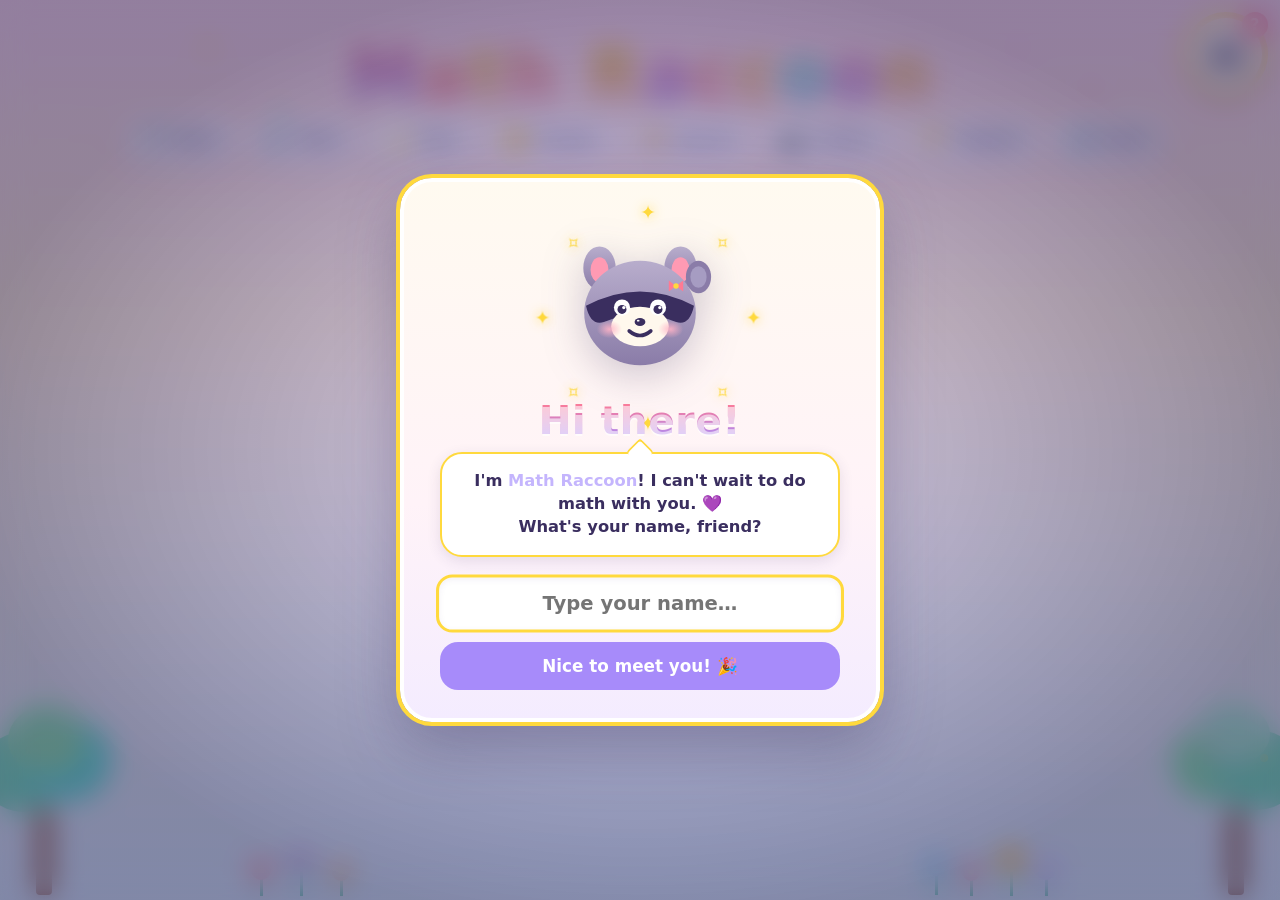
==== commit f0b1ae4c: "Add Teaching Corner with 7 topic lessons Introduces a no-pressure exploration space alongside the ar" ====
--- a/index.html
+++ b/index.html
@@ -19,6 +19,7 @@
   <link rel="stylesheet" href="css/main.css" />
   <link rel="stylesheet" href="css/arcade.css" />
   <link rel="stylesheet" href="css/games.css" />
+  <link rel="stylesheet" href="css/teach.css?v=2" />
   <link rel="icon" href="data:image/svg+xml,%3Csvg xmlns='http://www.w3.org/2000/svg' viewBox='0 0 64 64'%3E%3Ctext y='54' font-size='54'%3E%F0%9F%A6%9D%3C/text%3E%3C/svg%3E" />
 </head>
 <body>
@@ -111,7 +112,10 @@
   <script src="js/games/arcade.js?v=2"></script>
   <script src="js/games/story.js?v=3"></script>
 
+  <!-- Teaching Corner (exploration, not a game) -->
+  <script src="js/teach.js?v=5"></script>
+
   <!-- App last -->
-  <script src="js/app.js?v=3"></script>
+  <script src="js/app.js?v=4"></script>
 </body>
 </html>
--- a/css/teach.css
+++ b/css/teach.css
@@ -0,0 +1,997 @@
+/* ==========================================================================
+   Teaching Corner
+   Styles for js/teach.js — the pedagogical explainer screens.
+   --------------------------------------------------------------------------
+   Uses the same design tokens as the rest of the app (main.css). Keeps a
+   soft, child-friendly look with lots of white space and gentle motion.
+   ========================================================================== */
+
+/* --------------- Generic page shell --------------- */
+.teach-page {
+  animation: screen-in 0.4s ease-out;
+}
+
+.teach-header {
+  display: grid;
+  grid-template-columns: auto 1fr auto;
+  align-items: center;
+  gap: 14px;
+  margin-bottom: 18px;
+}
+
+.teach-back-btn {
+  display: inline-flex;
+  align-items: center;
+  gap: 6px;
+  padding: 10px 16px;
+  background: white;
+  border-radius: var(--radius-md);
+  box-shadow: var(--shadow-soft);
+  font-family: var(--font-display);
+  font-weight: 700;
+  color: var(--c-ink);
+  font-size: 0.95rem;
+  transition: transform 0.15s ease;
+}
+.teach-back-btn:hover { transform: translateX(-2px); }
+.teach-back-arrow { font-size: 1.2rem; }
+
+.teach-header-title {
+  display: flex;
+  align-items: center;
+  gap: 10px;
+  justify-content: center;
+}
+.teach-header-emoji {
+  font-size: 2.2rem;
+  filter: drop-shadow(0 4px 8px rgba(90,60,140,0.18));
+}
+.teach-header-h {
+  font-family: var(--font-display);
+  font-size: 1.7rem;
+  color: var(--c-ink);
+  margin: 0;
+}
+.teach-header-spacer { width: 100px; } /* balances back btn visually */
+
+@media (max-width: 640px) {
+  .teach-header { grid-template-columns: auto 1fr; }
+  .teach-header-spacer { display: none; }
+  .teach-header-h { font-size: 1.3rem; }
+}
+
+.teach-section-title {
+  font-family: var(--font-display);
+  font-size: 1.4rem;
+  color: var(--c-ink);
+  margin: 14px 0 10px;
+}
+
+/* --------------- Teach HOME --------------- */
+.teach-raccoon-intro {
+  display: flex;
+  align-items: center;
+  gap: 16px;
+  background: white;
+  padding: 18px;
+  border-radius: var(--radius-lg);
+  box-shadow: var(--shadow-soft);
+  margin-bottom: 22px;
+}
+.teach-raccoon { flex: 0 0 130px; width: 130px; height: 130px; }
+.teach-raccoon-bubble {
+  position: relative;
+  background: var(--c-cream);
+  padding: 14px 18px;
+  border-radius: var(--radius-md);
+  font-size: 1rem;
+  line-height: 1.45;
+  color: var(--c-ink);
+  flex: 1;
+  font-weight: 600;
+}
+.teach-raccoon-bubble::before {
+  content: "";
+  position: absolute;
+  left: -12px;
+  top: 28px;
+  width: 0; height: 0;
+  border-style: solid;
+  border-width: 8px 12px 8px 0;
+  border-color: transparent var(--c-cream) transparent transparent;
+}
+.teach-raccoon-bubble strong { color: var(--c-berry); }
+
+.teach-op-grid {
+  display: grid;
+  grid-template-columns: repeat(auto-fill, minmax(240px, 1fr));
+  gap: 18px;
+  margin-bottom: 20px;
+}
+
+.teach-home-pane .pane-hint { margin-bottom: 28px; }
+.teach-home-pane .teach-op-grid { margin-top: 8px; margin-bottom: 36px; }
+.teach-home-pane .teach-footnote { margin-top: 8px; }
+
+.teach-op-card {
+  position: relative;
+  background: white;
+  border-radius: var(--radius-lg);
+  padding: 22px 20px;
+  border: 4px solid transparent;
+  box-shadow: var(--shadow-pop);
+  font-family: inherit;
+  color: inherit;
+  text-align: left;
+  overflow: hidden;
+  transition: transform 0.2s ease, box-shadow 0.2s ease;
+}
+.teach-op-card::before {
+  content: "";
+  position: absolute; inset: 0;
+  background: var(--card-accent, var(--c-lilac));
+  opacity: 0.17;
+  z-index: 0;
+}
+.teach-op-card > * { position: relative; z-index: 1; }
+.teach-op-card:hover {
+  transform: translateY(-4px) rotate(-0.4deg);
+  box-shadow: 0 14px 0 rgba(58,46,95,0.2);
+  border-color: var(--card-accent, var(--c-lilac));
+}
+.teach-op-emoji {
+  font-size: 3rem;
+  display: block;
+  line-height: 1;
+  margin-bottom: 8px;
+  filter: drop-shadow(0 4px 8px rgba(90,60,140,0.18));
+}
+.teach-op-title {
+  font-family: var(--font-display);
+  font-size: 1.5rem;
+  color: var(--c-ink);
+  margin: 0 0 6px;
+}
+.teach-op-tagline {
+  font-size: 0.95rem;
+  color: var(--c-ink-soft);
+  margin: 0 0 14px;
+  font-weight: 600;
+}
+.teach-op-meta {
+  display: flex;
+  justify-content: space-between;
+  align-items: center;
+  gap: 8px;
+  font-size: 0.82rem;
+  font-weight: 700;
+}
+.teach-op-count {
+  background: var(--card-accent, var(--c-lilac));
+  color: white;
+  padding: 4px 10px;
+  border-radius: 999px;
+  text-transform: uppercase;
+  font-size: 0.72rem;
+  letter-spacing: 0.4px;
+}
+.teach-op-progress { color: var(--c-ink-soft); }
+
+.teach-footnote {
+  color: var(--c-ink-soft);
+  text-align: center;
+  font-weight: 600;
+  font-size: 0.92rem;
+  margin: 8px 0 0;
+}
+
+/* --------------- Operation page (strategy list) --------------- */
+.teach-op-intro {
+  background: white;
+  padding: 16px 18px;
+  border-radius: var(--radius-md);
+  box-shadow: var(--shadow-soft);
+  color: var(--c-ink);
+  font-weight: 600;
+  line-height: 1.45;
+  margin: 0 0 18px;
+}
+
+.teach-strat-grid {
+  display: grid;
+  grid-template-columns: repeat(auto-fill, minmax(240px, 1fr));
+  gap: 16px;
+}
+
+.teach-strat-card {
+  position: relative;
+  background: white;
+  border-radius: var(--radius-lg);
+  padding: 18px 18px 16px;
+  border: 3px solid transparent;
+  box-shadow: var(--shadow-pop);
+  font-family: inherit;
+  color: inherit;
+  text-align: left;
+  overflow: hidden;
+  transition: transform 0.2s ease, box-shadow 0.2s ease;
+}
+.teach-strat-card::before {
+  content: "";
+  position: absolute; inset: 0;
+  background: var(--card-accent, var(--c-lilac));
+  opacity: 0.1;
+  z-index: 0;
+}
+.teach-strat-card > * { position: relative; z-index: 1; }
+.teach-strat-card:hover {
+  transform: translateY(-3px);
+  border-color: var(--card-accent, var(--c-lilac));
+}
+.teach-strat-card.done { border-color: var(--c-mint); background: linear-gradient(180deg, #fff 0%, #f3fdf7 100%); }
+
+.teach-strat-num {
+  font-family: var(--font-display);
+  color: var(--c-berry);
+  font-size: 0.72rem;
+  text-transform: uppercase;
+  letter-spacing: 0.5px;
+  margin-bottom: 4px;
+}
+.teach-strat-emoji { font-size: 2rem; display: block; margin-bottom: 6px; }
+.teach-strat-title {
+  font-family: var(--font-display);
+  font-size: 1.15rem;
+  color: var(--c-ink);
+  margin: 0 0 4px;
+}
+.teach-strat-tagline {
+  color: var(--c-ink-soft);
+  font-size: 0.88rem;
+  line-height: 1.3;
+  margin: 0 0 12px;
+  font-weight: 600;
+  min-height: 2.2em;
+}
+.teach-strat-meta {
+  display: flex;
+  justify-content: space-between;
+  align-items: center;
+  gap: 6px;
+  font-size: 0.78rem;
+  font-weight: 700;
+}
+.teach-strat-grade {
+  color: var(--c-ink-soft);
+  background: var(--c-cream);
+  padding: 3px 8px;
+  border-radius: 999px;
+  font-size: 0.7rem;
+}
+.teach-strat-badge {
+  background: var(--card-accent, var(--c-lilac));
+  color: white;
+  padding: 4px 10px;
+  border-radius: 999px;
+}
+.teach-strat-card.done .teach-strat-badge { background: var(--c-mint); color: var(--c-ink); }
+
+/* --------------- Lesson (3-phase) --------------- */
+.teach-lesson-page {
+  background: linear-gradient(180deg, rgba(255,255,255,0.5) 0%, rgba(255,248,237,0.75) 100%);
+  border-radius: var(--radius-lg);
+  padding: 22px 22px 32px;
+  box-shadow: var(--shadow-soft);
+  border: 3px solid var(--card-accent, var(--c-lilac));
+}
+
+.teach-progress {
+  display: flex;
+  justify-content: center;
+  gap: 16px;
+  margin: 6px 0 22px;
+  flex-wrap: wrap;
+}
+.teach-progress-dot {
+  display: inline-flex;
+  align-items: center;
+  gap: 6px;
+  background: white;
+  padding: 8px 14px;
+  border-radius: 999px;
+  font-family: var(--font-display);
+  font-weight: 700;
+  font-size: 0.85rem;
+  color: var(--c-ink-soft);
+  box-shadow: var(--shadow-soft);
+  opacity: 0.7;
+  transition: all 0.2s;
+}
+.teach-progress-dot.active {
+  background: linear-gradient(135deg, var(--c-berry), var(--c-coral));
+  color: white;
+  opacity: 1;
+  transform: scale(1.04);
+}
+.teach-progress-dot.done {
+  background: var(--c-mint);
+  color: var(--c-ink);
+  opacity: 1;
+}
+.teach-progress-emoji { font-size: 1.05rem; }
+.teach-progress-label { font-size: 0.85rem; }
+
+.teach-lesson-body { display: grid; gap: 18px; }
+
+/* ----- Phase: Idea ----- */
+.teach-idea-card {
+  display: flex;
+  align-items: center;
+  gap: 16px;
+  background: white;
+  padding: 18px;
+  border-radius: var(--radius-lg);
+  box-shadow: var(--shadow-soft);
+}
+.teach-idea-raccoon { flex: 0 0 110px; width: 110px; height: 110px; }
+.teach-idea-text { flex: 1; }
+.teach-idea-label {
+  display: inline-block;
+  font-family: var(--font-display);
+  color: var(--c-sun);
+  background: var(--c-ink);
+  padding: 3px 10px;
+  border-radius: 999px;
+  font-size: 0.75rem;
+  text-transform: uppercase;
+  letter-spacing: 0.5px;
+  margin-bottom: 8px;
+}
+.teach-idea-story {
+  font-size: 1.05rem;
+  color: var(--c-ink);
+  line-height: 1.4;
+  margin: 0 0 6px;
+  font-weight: 600;
+}
+.teach-idea-question {
+  font-family: var(--font-display);
+  color: var(--c-berry);
+  font-size: 1.2rem;
+  margin: 0;
+}
+
+.teach-metaphor {
+  background: linear-gradient(135deg, #fff6d6 0%, #ffe1ec 100%);
+  border-radius: var(--radius-md);
+  padding: 16px 20px;
+  border: 2px dashed rgba(167,139,250,0.5);
+}
+.teach-metaphor-label {
+  display: inline-block;
+  font-family: var(--font-display);
+  color: var(--c-berry);
+  font-size: 0.78rem;
+  text-transform: uppercase;
+  letter-spacing: 0.6px;
+  margin-bottom: 6px;
+}
+.teach-metaphor-text {
+  color: var(--c-ink);
+  font-weight: 600;
+  line-height: 1.5;
+  margin: 0;
+}
+
+.teach-why {
+  background: white;
+  padding: 10px 16px;
+  border-radius: var(--radius-md);
+  box-shadow: var(--shadow-soft);
+}
+.teach-why summary {
+  cursor: pointer;
+  font-family: var(--font-display);
+  font-weight: 700;
+  color: var(--c-berry);
+  list-style: none;
+  padding: 4px 0;
+}
+.teach-why summary::-webkit-details-marker { display: none; }
+.teach-why[open] summary { margin-bottom: 8px; }
+.teach-why p {
+  margin: 0;
+  color: var(--c-ink-soft);
+  font-weight: 600;
+  line-height: 1.5;
+  font-size: 0.95rem;
+}
+
+/* ----- Phase: Watch Me ----- */
+.teach-watch-title { text-align: center; }
+.teach-watch-label {
+  display: inline-block;
+  font-family: var(--font-display);
+  color: var(--c-cream);
+  background: var(--c-berry);
+  padding: 3px 12px;
+  border-radius: 999px;
+  font-size: 0.78rem;
+  text-transform: uppercase;
+  letter-spacing: 0.6px;
+  margin-bottom: 6px;
+}
+.teach-watch-equation {
+  font-family: var(--font-display);
+  font-size: 1.8rem;
+  color: var(--c-ink);
+  margin: 0;
+  letter-spacing: 0.5px;
+}
+.teach-watch-step {
+  background: white;
+  border-radius: var(--radius-lg);
+  padding: 22px 20px;
+  box-shadow: var(--shadow-soft);
+  display: grid;
+  gap: 14px;
+  min-height: 200px;
+}
+.teach-watch-viz {
+  display: flex;
+  justify-content: center;
+  align-items: center;
+  min-height: 120px;
+}
+.teach-watch-caption {
+  text-align: center;
+  font-size: 1.1rem;
+  font-weight: 700;
+  color: var(--c-ink);
+  line-height: 1.4;
+}
+.teach-watch-counter {
+  text-align: center;
+  font-family: var(--font-display);
+  color: var(--c-ink-soft);
+  font-size: 0.78rem;
+  text-transform: uppercase;
+  letter-spacing: 0.8px;
+}
+
+/* ----- Phase: Your Turn ----- */
+.teach-practice-title { text-align: center; }
+.teach-practice-label {
+  display: inline-block;
+  font-family: var(--font-display);
+  color: white;
+  background: var(--c-coral);
+  padding: 3px 12px;
+  border-radius: 999px;
+  font-size: 0.78rem;
+  text-transform: uppercase;
+  letter-spacing: 0.6px;
+  margin-bottom: 6px;
+}
+.teach-practice-intro {
+  color: var(--c-ink-soft);
+  font-weight: 600;
+  line-height: 1.45;
+  margin: 0 auto;
+  max-width: 420px;
+}
+
+.teach-practice-slot {
+  background: white;
+  border-radius: var(--radius-lg);
+  padding: 22px 20px;
+  box-shadow: var(--shadow-soft);
+  display: grid;
+  gap: 16px;
+}
+
+.teach-practice-prompt {
+  display: flex;
+  gap: 12px;
+  align-items: center;
+}
+.teach-practice-raccoon { flex: 0 0 90px; width: 90px; height: 90px; }
+.teach-practice-q {
+  flex: 1;
+  font-family: var(--font-display);
+  font-size: 1.3rem;
+  color: var(--c-ink);
+  margin: 0;
+  background: var(--c-cream);
+  padding: 12px 16px;
+  border-radius: var(--radius-md);
+  position: relative;
+}
+.teach-practice-q::before {
+  content: "";
+  position: absolute;
+  left: -10px; top: 22px;
+  width: 0; height: 0;
+  border-style: solid;
+  border-width: 8px 10px 8px 0;
+  border-color: transparent var(--c-cream) transparent transparent;
+}
+
+.teach-answer-row {
+  display: grid;
+  grid-template-columns: repeat(auto-fit, minmax(120px, 1fr));
+  gap: 10px;
+}
+.teach-answer-btn {
+  padding: 16px 20px;
+  border-radius: var(--radius-md);
+  background: white;
+  border: 3px solid var(--c-lilac);
+  font-family: var(--font-display);
+  font-size: 1.35rem;
+  font-weight: 800;
+  color: var(--c-ink);
+  transition: transform 0.15s ease, background 0.15s ease, border-color 0.15s ease;
+  cursor: pointer;
+}
+.teach-answer-btn:hover { transform: translateY(-2px); border-color: var(--c-berry); background: #fff8ed; }
+.teach-answer-btn:active { transform: translateY(0); }
+.teach-answer-btn.correct {
+  background: linear-gradient(135deg, #c1f9dd, #6ee7b7);
+  border-color: var(--c-mint);
+  color: var(--c-ink);
+  animation: teach-pop 0.4s cubic-bezier(0.34,1.56,0.64,1);
+}
+.teach-answer-btn.dimmed { opacity: 0.5; }
+.teach-answer-btn.shake { animation: teach-shake 0.45s ease-in-out; border-color: var(--c-coral); }
+
+@keyframes teach-pop {
+  0% { transform: scale(0.9); }
+  60% { transform: scale(1.06); }
+  100% { transform: scale(1); }
+}
+@keyframes teach-shake {
+  0%, 100% { transform: translateX(0); }
+  25% { transform: translateX(-6px); }
+  50% { transform: translateX(6px); }
+  75% { transform: translateX(-4px); }
+}
+
+.teach-hint-btn {
+  display: block;
+  margin: 0 auto;
+  background: var(--c-sun) !important;
+  color: var(--c-ink) !important;
+}
+
+.teach-hint-panel {
+  display: flex;
+  gap: 12px;
+  align-items: flex-start;
+  background: linear-gradient(135deg, #fff6d6 0%, #ffedc1 100%);
+  border: 2px solid var(--c-sun);
+  border-radius: var(--radius-md);
+  padding: 14px 18px;
+  animation: teach-pop 0.3s cubic-bezier(0.34,1.56,0.64,1);
+}
+.teach-hint-icon { font-size: 1.5rem; flex: 0 0 auto; }
+.teach-hint-text {
+  margin: 0;
+  color: var(--c-ink);
+  font-weight: 600;
+  line-height: 1.5;
+}
+
+.teach-correct-panel {
+  text-align: center;
+  padding: 16px;
+  background: linear-gradient(135deg, #d1fae5 0%, #a7f3d0 100%);
+  border-radius: var(--radius-md);
+  animation: teach-pop 0.4s cubic-bezier(0.34,1.56,0.64,1);
+}
+.teach-correct-emoji {
+  font-size: 2.8rem;
+  display: block;
+  filter: drop-shadow(0 4px 8px rgba(58,46,95,0.2));
+}
+.teach-correct-msg {
+  font-family: var(--font-display);
+  font-size: 1.2rem;
+  color: var(--c-ink);
+  margin: 8px 0 14px;
+}
+
+.teach-struggle-panel {
+  display: flex;
+  gap: 14px;
+  align-items: flex-start;
+  margin-top: 14px;
+  padding: 16px 18px;
+  background: linear-gradient(135deg, #fff0e6 0%, #ffe2d0 100%);
+  border: 2px dashed #ffa066;
+  border-radius: var(--radius-md);
+  animation: teach-pop 0.35s cubic-bezier(0.34,1.56,0.64,1);
+}
+.teach-struggle-emoji {
+  font-size: 1.8rem;
+  line-height: 1;
+  flex: 0 0 auto;
+  margin-top: 2px;
+}
+.teach-struggle-body { flex: 1; }
+.teach-struggle-msg {
+  margin: 0 0 12px;
+  color: var(--c-ink);
+  line-height: 1.5;
+}
+.teach-struggle-msg strong { color: var(--c-coral, #ff7a93); }
+.teach-struggle-btn { margin-top: 4px; }
+
+/* ----- Lesson nav (bottom) ----- */
+.teach-lesson-nav {
+  display: flex;
+  justify-content: space-between;
+  gap: 12px;
+  flex-wrap: wrap;
+  margin-top: 4px;
+}
+.teach-lesson-nav .btn {
+  padding: 12px 24px;
+  font-size: 1rem;
+}
+.teach-watch-replay[disabled] {
+  opacity: 0.35;
+  pointer-events: none;
+}
+
+/* ==========================================================================
+   VISUAL WIDGETS — used inside idea, watch, and practice viz frames
+   ========================================================================== */
+.teach-viz-frame {
+  display: flex;
+  justify-content: center;
+  align-items: center;
+  padding: 10px 0;
+}
+
+.teach-viz {
+  max-width: 100%;
+  display: flex;
+  justify-content: center;
+  align-items: center;
+  flex-wrap: wrap;
+}
+
+/* Counting beads (acorns/cookies in a row) */
+.teach-beads {
+  gap: 6px;
+  max-width: 420px;
+}
+.teach-beads .bead {
+  display: inline-block;
+  font-size: 1.8rem;
+  line-height: 1;
+  padding: 2px 4px;
+  filter: drop-shadow(0 2px 4px rgba(90,60,140,0.15));
+  transition: transform 0.2s;
+}
+.teach-beads .bead-a { opacity: 0.92; }
+.teach-beads .bead-b {
+  animation: bead-drop-in 0.5s cubic-bezier(0.34,1.56,0.64,1) both;
+}
+.teach-beads .bead-pop {
+  animation: bead-pop 0.5s ease;
+}
+@keyframes bead-drop-in {
+  from { transform: translateY(-20px) rotate(-10deg); opacity: 0; }
+  to   { transform: translateY(0) rotate(0); opacity: 1; }
+}
+@keyframes bead-pop {
+  0%, 100% { transform: scale(1); }
+  50%      { transform: scale(1.3); }
+}
+
+/* Number line */
+.teach-numline { max-width: 520px; width: 100%; }
+.teach-numline svg { width: 100%; height: auto; max-height: 110px; }
+
+/* Ten-frame */
+.teach-tenframe { max-width: 280px; }
+.teach-tenframe svg { width: 100%; height: auto; }
+.teach-tenframes-pair {
+  gap: 10px;
+  flex-wrap: nowrap;
+  justify-content: center;
+}
+.teach-plus-sign {
+  font-family: var(--font-display);
+  font-size: 2.4rem;
+  color: var(--c-berry);
+  padding: 0 6px;
+}
+
+/* Place-value blocks */
+.teach-place-blocks { max-width: 440px; }
+.teach-place-blocks svg { width: 100%; height: auto; max-height: 160px; }
+
+/* Dot array */
+.teach-array { max-width: 240px; }
+.teach-array svg { width: 100%; height: auto; }
+
+/* Grouped items (baskets + berries) */
+.teach-groups {
+  gap: 12px;
+  flex-wrap: wrap;
+  justify-content: center;
+  position: relative;
+}
+.teach-group-card {
+  background: white;
+  border-radius: var(--radius-md);
+  padding: 10px 14px 8px;
+  box-shadow: var(--shadow-soft);
+  min-width: 90px;
+  text-align: center;
+  border: 2px solid var(--c-cream);
+}
+.teach-group-basket {
+  font-size: 1.8rem;
+  line-height: 1;
+  margin-bottom: 4px;
+}
+.teach-group-items {
+  font-size: 1.05rem;
+  letter-spacing: 2px;
+  line-height: 1.2;
+  min-height: 1.2em;
+}
+.teach-viz-caption {
+  width: 100%;
+  text-align: center;
+  font-family: var(--font-display);
+  color: var(--c-ink-soft);
+  font-size: 0.88rem;
+  margin-top: 10px;
+}
+
+/* Sharing visualization */
+.teach-sharing {
+  flex-direction: column;
+  gap: 10px;
+}
+.teach-share-row {
+  display: flex;
+  justify-content: center;
+  gap: 12px;
+  flex-wrap: wrap;
+}
+.teach-share-col {
+  background: white;
+  border-radius: var(--radius-md);
+  padding: 8px 10px;
+  min-width: 80px;
+  text-align: center;
+  box-shadow: var(--shadow-soft);
+  border: 2px solid var(--c-cream);
+}
+.teach-share-friend {
+  font-size: 1.8rem;
+  line-height: 1;
+  margin-bottom: 4px;
+}
+.teach-share-items {
+  font-size: 1rem;
+  letter-spacing: 1px;
+  min-height: 1.2em;
+}
+.teach-share-count {
+  font-family: var(--font-display);
+  font-weight: 800;
+  color: var(--c-berry);
+  font-size: 0.85rem;
+  margin-top: 3px;
+}
+.teach-share-pile {
+  text-align: center;
+  font-size: 1rem;
+  letter-spacing: 1px;
+  padding: 8px 12px;
+  background: var(--c-cream);
+  border-radius: var(--radius-sm);
+  color: var(--c-ink);
+  font-weight: 600;
+}
+.teach-share-pile-label {
+  font-family: var(--font-display);
+  font-size: 0.82rem;
+  color: var(--c-ink-soft);
+  margin-right: 6px;
+}
+.teach-share-done {
+  text-align: center;
+  font-family: var(--font-display);
+  color: var(--c-mint);
+  font-weight: 800;
+  font-size: 1rem;
+  padding: 6px 12px;
+  background: #ecfdf5;
+  border-radius: var(--radius-sm);
+}
+
+/* Column stack (long addition/subtraction) */
+.teach-column {
+  display: flex;
+  justify-content: center;
+}
+.teach-col-table {
+  border-collapse: collapse;
+  font-family: var(--font-display);
+  font-size: 1.8rem;
+  color: var(--c-ink);
+}
+.teach-col-digit {
+  width: 44px;
+  height: 44px;
+  text-align: center;
+  vertical-align: middle;
+  font-weight: 800;
+}
+.teach-col-small {
+  font-size: 0.9rem;
+  color: var(--c-coral);
+  height: 20px;
+  vertical-align: bottom;
+}
+.teach-col-carry td { border: none; }
+.teach-col-bar {
+  border-top: 3px solid var(--c-ink);
+  margin: 2px 0;
+}
+
+/* Repeated addition */
+.teach-repeated {
+  font-family: var(--font-display);
+  font-size: 1.6rem;
+  color: var(--c-ink);
+  padding: 10px 18px;
+  background: white;
+  border-radius: var(--radius-md);
+  box-shadow: var(--shadow-soft);
+  gap: 6px;
+}
+.teach-rep-term {
+  display: inline-block;
+  padding: 4px 10px;
+  background: var(--c-lilac);
+  color: white;
+  border-radius: 8px;
+  margin: 0 2px;
+}
+.teach-rep-plus { color: var(--c-berry); font-weight: 800; }
+.teach-rep-eq { color: var(--c-berry); font-weight: 800; margin: 0 8px; }
+.teach-rep-total {
+  display: inline-block;
+  padding: 4px 12px;
+  background: var(--c-sun);
+  color: var(--c-ink);
+  border-radius: 8px;
+}
+
+/* Fact family */
+.teach-factfamily {
+  flex-direction: column;
+  gap: 10px;
+  background: white;
+  padding: 16px 18px;
+  border-radius: var(--radius-md);
+  box-shadow: var(--shadow-soft);
+}
+.teach-ff-sun {
+  width: 70px;
+  height: 70px;
+  border-radius: 50%;
+  background: linear-gradient(135deg, var(--c-sun), var(--c-peach));
+  color: var(--c-ink);
+  display: grid;
+  place-items: center;
+  font-family: var(--font-display);
+  font-size: 1.8rem;
+  font-weight: 800;
+  box-shadow: 0 6px 14px rgba(255,180,100,0.4);
+  margin-bottom: 4px;
+}
+.teach-ff-rays {
+  display: grid;
+  grid-template-columns: 1fr 1fr;
+  gap: 8px;
+}
+.teach-ff-ray {
+  font-family: var(--font-display);
+  color: var(--c-ink);
+  font-weight: 700;
+  font-size: 1rem;
+  padding: 8px 12px;
+  background: var(--c-cream);
+  border-radius: var(--radius-sm);
+  text-align: center;
+  border: 2px solid var(--c-lilac);
+}
+
+/* Fraction bar + compare (for Compare Fractions op) */
+.teach-fracbar {
+  padding: 6px 0;
+  display: flex;
+  justify-content: center;
+  width: 100%;
+}
+.teach-fracbar svg { max-width: 420px; width: 100%; height: auto; }
+
+.teach-fraccompare {
+  display: flex;
+  flex-direction: column;
+  align-items: center;
+  gap: 6px;
+  padding: 8px 0;
+}
+.teach-fc-rel {
+  font-family: var(--font-display);
+  font-size: 2.4rem;
+  font-weight: 700;
+  color: var(--c-berry);
+  line-height: 1;
+  padding: 2px 18px;
+  animation: teach-pop 0.4s cubic-bezier(0.34,1.56,0.64,1);
+}
+.teach-fc-rel-blank {
+  color: #c4b5fd;
+  font-size: 1.8rem;
+  animation: none;
+}
+
+/* Equation line (generic) */
+.teach-equation {
+  font-family: var(--font-display);
+  font-size: 1.8rem;
+  color: var(--c-ink);
+  padding: 14px 20px;
+  background: white;
+  border-radius: var(--radius-md);
+  box-shadow: var(--shadow-soft);
+  gap: 4px;
+}
+.teach-eq-part { padding: 2px 4px; }
+.teach-eq-answer {
+  background: var(--c-sun);
+  color: var(--c-ink);
+  padding: 4px 14px;
+  border-radius: 8px;
+  font-size: 2.1rem;
+  margin-left: 6px;
+  animation: teach-pop 0.4s cubic-bezier(0.34,1.56,0.64,1);
+}
+
+/* --------------- Responsive tweaks --------------- */
+@media (max-width: 640px) {
+  .teach-idea-card { flex-direction: column; align-items: center; text-align: center; }
+  .teach-idea-raccoon { flex: 0 0 90px; width: 90px; height: 90px; }
+  .teach-practice-prompt { flex-direction: column; align-items: stretch; }
+  .teach-practice-raccoon { display: none; }
+  .teach-practice-q { font-size: 1.15rem; }
+  .teach-practice-q::before { display: none; }
+  .teach-col-digit { width: 36px; height: 36px; }
+  .teach-col-table { font-size: 1.5rem; }
+  .teach-watch-equation { font-size: 1.4rem; }
+  .teach-equation { font-size: 1.4rem; }
+  .teach-eq-answer { font-size: 1.6rem; }
+  .teach-ff-rays { grid-template-columns: 1fr; }
+}
+
+/* --------------- Calm mode --------------- */
+body.calm-mode .teach-beads .bead-b { animation: none !important; }
+body.calm-mode .teach-beads .bead-pop { animation: none !important; }
+body.calm-mode .teach-answer-btn.correct { animation: none !important; }
+body.calm-mode .teach-correct-panel { animation: none !important; }
+body.calm-mode .teach-hint-panel { animation: none !important; }
+body.calm-mode .teach-struggle-panel { animation: none !important; }
+body.calm-mode .teach-eq-answer { animation: none !important; }
+body.calm-mode .teach-answer-btn.shake { animation: none !important; }
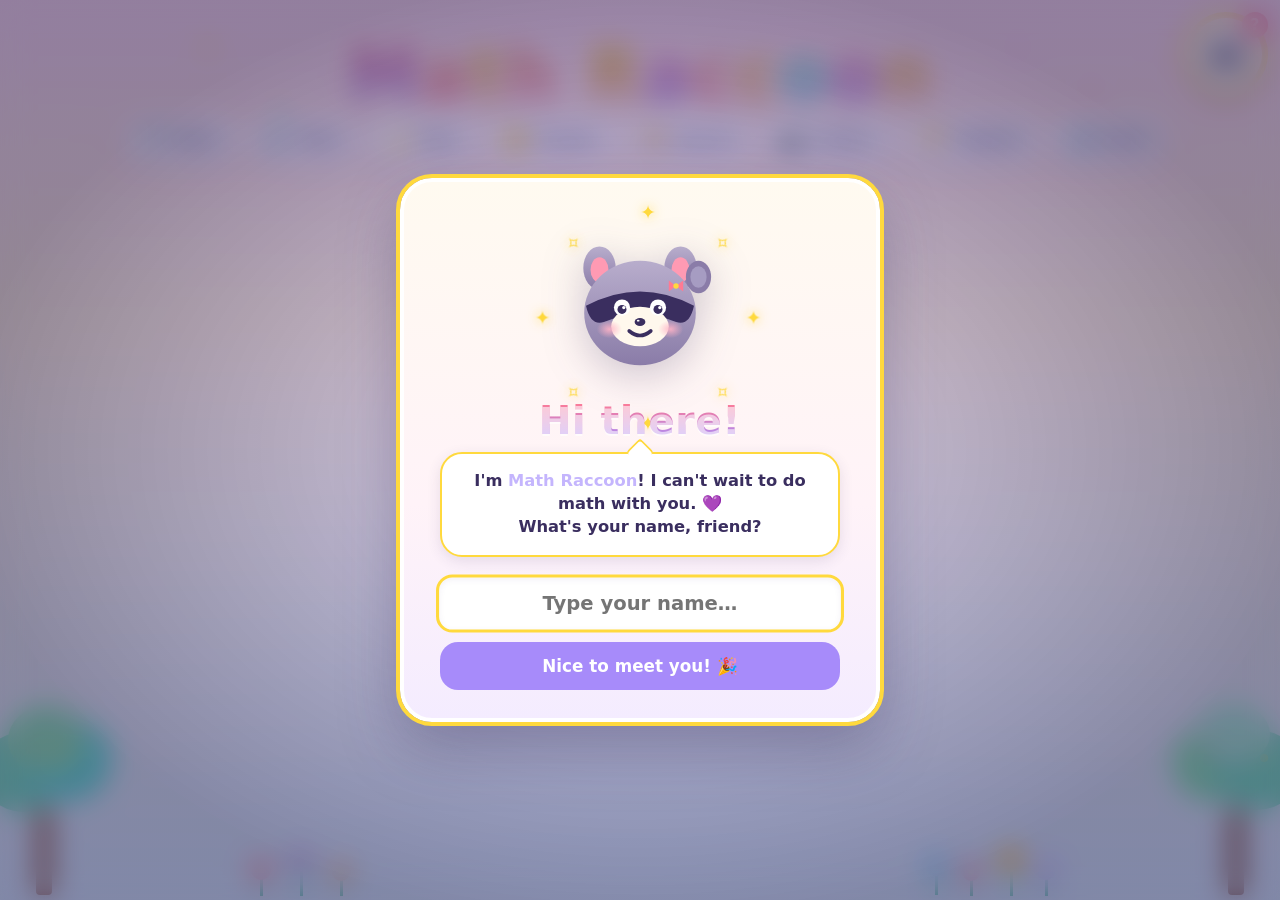
==== commit 002f6a65: "Add See-the-Link cards and animated Fact Family rays Three new 5th-strategy cards for the relationsh" ====
--- a/index.html
+++ b/index.html
@@ -19,7 +19,7 @@
   <link rel="stylesheet" href="css/main.css" />
   <link rel="stylesheet" href="css/arcade.css" />
   <link rel="stylesheet" href="css/games.css" />
-  <link rel="stylesheet" href="css/teach.css?v=2" />
+  <link rel="stylesheet" href="css/teach.css?v=3" />
   <link rel="icon" href="data:image/svg+xml,%3Csvg xmlns='http://www.w3.org/2000/svg' viewBox='0 0 64 64'%3E%3Ctext y='54' font-size='54'%3E%F0%9F%A6%9D%3C/text%3E%3C/svg%3E" />
 </head>
 <body>
@@ -113,7 +113,7 @@
   <script src="js/games/story.js?v=3"></script>
 
   <!-- Teaching Corner (exploration, not a game) -->
-  <script src="js/teach.js?v=5"></script>
+  <script src="js/teach.js?v=6"></script>
 
   <!-- App last -->
   <script src="js/app.js?v=4"></script>
--- a/css/teach.css
+++ b/css/teach.css
@@ -915,7 +915,36 @@
   border-radius: var(--radius-sm);
   text-align: center;
   border: 2px solid var(--c-lilac);
-}
+  transition: background 0.4s ease, color 0.4s ease, border-color 0.4s ease, opacity 0.4s ease, transform 0.4s ease;
+}
+.teach-ff-ray-dim {
+  background: #f3eef8;
+  color: #b8a9cf;
+  border-color: #e7dff1;
+  opacity: 0.45;
+}
+.teach-ff-ray-lit {
+  background: linear-gradient(135deg, #fff7e0, #ffe7b0);
+  color: var(--c-ink);
+  border-color: var(--c-peach, #f4a261);
+  box-shadow: 0 0 0 2px rgba(251,191,36,0.15), 0 4px 10px rgba(251,191,36,0.25);
+}
+.teach-ff-ray-new {
+  animation: teach-ff-pop 0.55s ease both;
+}
+@keyframes teach-ff-pop {
+  0%   { transform: scale(0.82); opacity: 0; }
+  55%  { transform: scale(1.06); opacity: 1; }
+  100% { transform: scale(1); opacity: 1; }
+}
+
+.teach-dotcloud {
+  padding: 8px 4px;
+  display: flex;
+  justify-content: center;
+  width: 100%;
+}
+.teach-dotcloud svg { max-width: 420px; width: 100%; height: auto; }
 
 /* Fraction bar + compare (for Compare Fractions op) */
 .teach-fracbar {
@@ -995,3 +1024,5 @@
 body.calm-mode .teach-struggle-panel { animation: none !important; }
 body.calm-mode .teach-eq-answer { animation: none !important; }
 body.calm-mode .teach-answer-btn.shake { animation: none !important; }
+body.calm-mode .teach-ff-ray-new { animation: none !important; }
+body.calm-mode .teach-ff-ray { transition: none !important; }
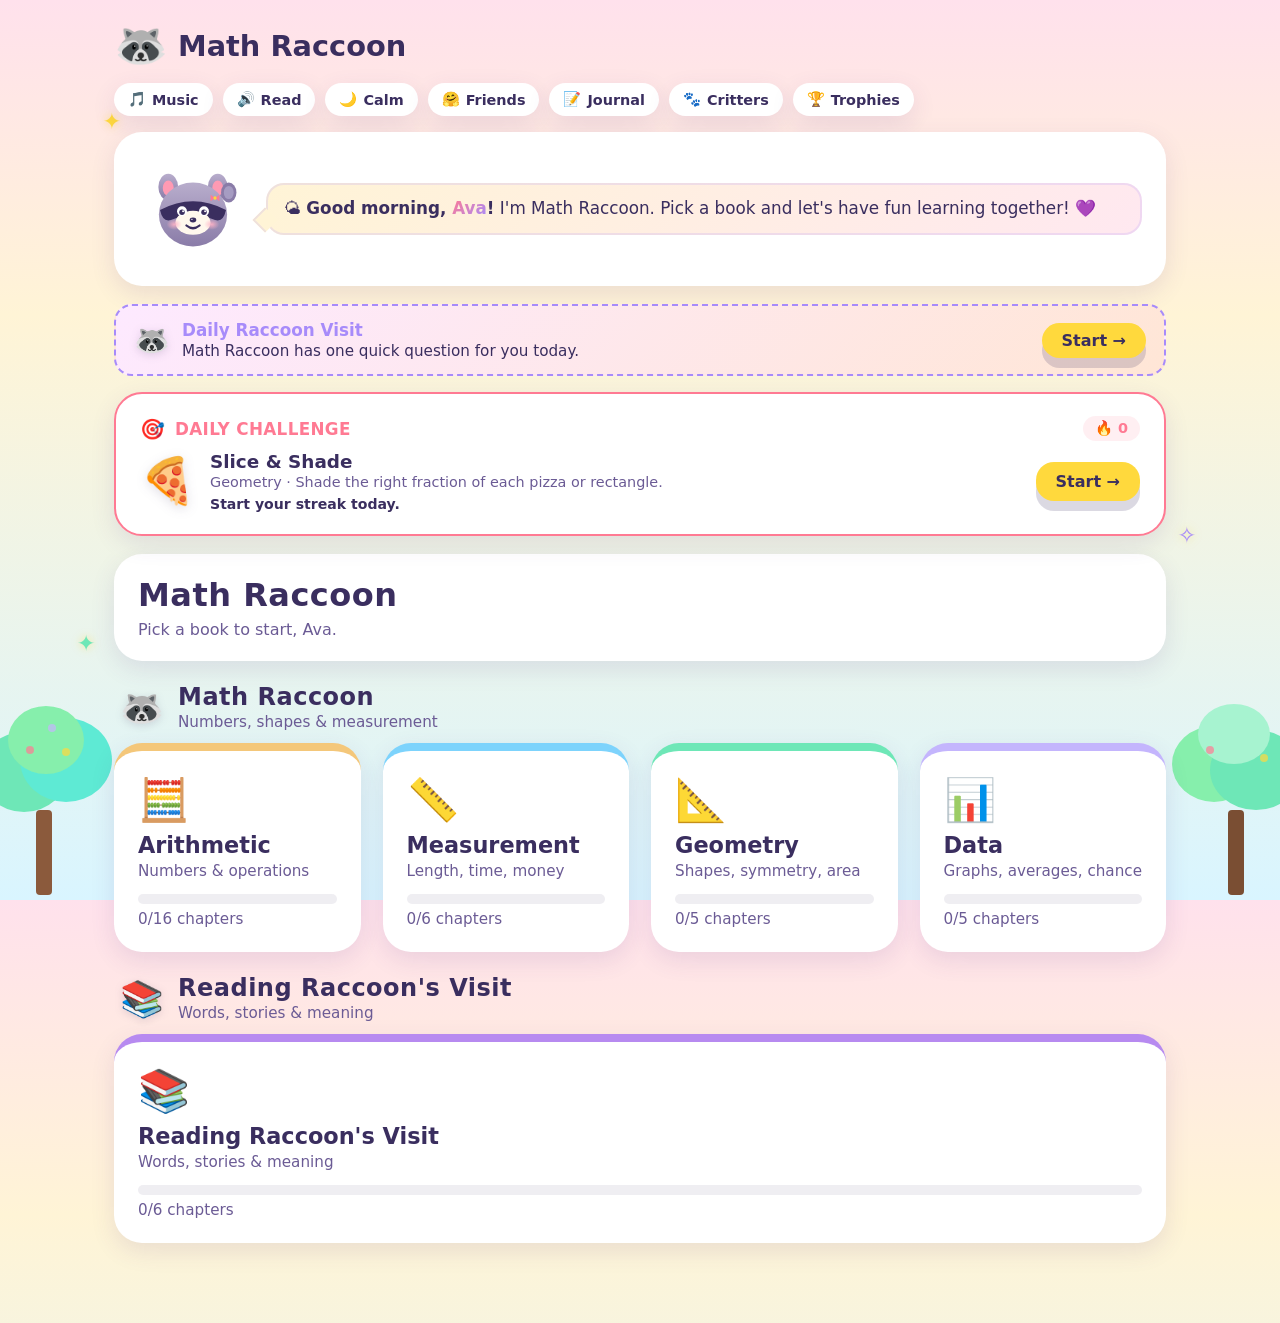
==== commit 5b86fde6: "Initial commit — Math Raccoon Phase 1 rebuild Five modules (Arithmetic, Measurement, Geometry, Data," ====
--- a/index.html
+++ b/index.html
@@ -1,121 +1,354 @@
-<!DOCTYPE html>
-<!--
-  Math Raccoon Arcade — © 2026 S. F. Cyris
-  Licensed under the Apache License, Version 2.0.
-  See LICENSE (http://www.apache.org/licenses/LICENSE-2.0) and NOTICE.md.
-
-  Math Raccoon™, Reading Raccoon™, Art Raccoon™, Painter Raccoon™,
-  and Ava's Hidden Valley™ are unregistered common-law trademarks of the
-  author. These marks are NOT licensed under Apache 2.0 — please rename any
-  public fork.
-
-  Source: https://github.com/SFCyris/MathRaccoon
--->
+<!doctype html>
 <html lang="en">
 <head>
-  <meta charset="UTF-8" />
-  <meta name="viewport" content="width=device-width, initial-scale=1.0" />
-  <title>Math Raccoon Arcade</title>
-  <link rel="stylesheet" href="css/main.css" />
-  <link rel="stylesheet" href="css/arcade.css" />
-  <link rel="stylesheet" href="css/games.css" />
-  <link rel="stylesheet" href="css/teach.css?v=3" />
-  <link rel="icon" href="data:image/svg+xml,%3Csvg xmlns='http://www.w3.org/2000/svg' viewBox='0 0 64 64'%3E%3Ctext y='54' font-size='54'%3E%F0%9F%A6%9D%3C/text%3E%3C/svg%3E" />
+  <meta charset="utf-8" />
+  <meta name="viewport" content="width=device-width, initial-scale=1" />
+  <title>Math Raccoon</title>
+  <meta name="description" content="Gentle math learning app for kids — four books, no ads, no tracking." />
+
+  <!-- Core styles -->
+  <link rel="stylesheet" href="shared/css/base.css" />
+  <link rel="stylesheet" href="shared/css/components.css?v=7" />
+  <link rel="stylesheet" href="shared/css/teach.css?v=2" />
+  <link rel="stylesheet" href="shared/css/animations.css?v=3" />
+  <link rel="stylesheet" href="shared/css/dragDrop.css?v=2" />
+  <link rel="stylesheet" href="shared/css/admin.css?v=1" />
 </head>
 <body>
-  <!-- Animated background with playful characters -->
+  <!-- Animated background: trees, flowers, clouds, creatures, sparkles -->
   <div id="background-scene" aria-hidden="true"></div>
 
-  <!-- Main app root -->
-  <main id="app">
-    <!-- Animated title bar -->
-    <header class="title-bar">
-      <h1 class="game-title" aria-label="Math Raccoon">
-        <span class="letter" style="--i:0">M</span><span class="letter" style="--i:1">a</span><span class="letter" style="--i:2">t</span><span class="letter" style="--i:3">h</span><span class="letter space">&nbsp;</span><span class="letter" style="--i:4">R</span><span class="letter" style="--i:5">a</span><span class="letter" style="--i:6">c</span><span class="letter" style="--i:7">c</span><span class="letter" style="--i:8">o</span><span class="letter" style="--i:9">o</span><span class="letter" style="--i:10">n</span>
-      </h1>
-      <div class="title-sparkles">
-        <span class="sparkle">✦</span><span class="sparkle">✧</span><span class="sparkle">✦</span><span class="sparkle">✧</span>
-      </div>
+  <div id="app">
+    <header class="app-header">
+      <a href="#/" class="app-brand"><span class="logo mr-raccoon">🦝</span> Math Raccoon</a>
+      <nav class="top-controls" id="top-controls">
+        <button class="control-btn" id="btn-music"    title="Music">🎵 <span>Music</span></button>
+        <button class="control-btn" id="btn-voice"    title="Read aloud">🔊 <span>Read</span></button>
+        <button class="control-btn" id="btn-calm"     title="Calm mode">🌙 <span>Calm</span></button>
+        <button class="control-btn" id="btn-friends"  title="Valley friends">🤗 <span>Friends</span></button>
+        <button class="control-btn" id="btn-journal"  title="Journal pages">📝 <span>Journal</span></button>
+        <button class="control-btn" id="btn-critters" title="Critter gallery">🐾 <span>Critters</span></button>
+        <button class="control-btn" id="btn-trophies" title="Trophies">🏆 <span>Trophies</span></button>
+      </nav>
     </header>
 
-    <!-- Top controls -->
-    <div class="top-controls">
-      <button id="music-toggle" class="control-btn" aria-label="Toggle music" title="Music">
-        <span class="icon">🎵</span><span class="label">Music</span>
-      </button>
-      <button id="voice-toggle" class="control-btn" aria-label="Toggle read-aloud" title="Read aloud">
-        <span class="icon">🔊</span><span class="label">Read</span>
-      </button>
-      <button id="calm-toggle" class="control-btn" aria-label="Calm mode" title="Calm mode">
-        <span class="icon">🌙</span><span class="label">Calm</span>
-      </button>
-      <button id="friends-btn" class="control-btn" aria-label="Valley friends" title="Valley friends">
-        <span class="icon">🤗</span><span class="label">Friends</span>
-      </button>
-      <button id="journal-btn" class="control-btn" aria-label="Reading journal" title="Reading journal">
-        <span class="icon">📔</span><span class="label">Journal</span>
-      </button>
-      <button id="critters-btn" class="control-btn" aria-label="Critter Cam" title="Critter Cam">
-        <span class="icon">📷</span><span class="label">Critters</span>
-      </button>
-      <button id="trophies-btn" class="control-btn" aria-label="Trophies" title="Trophies">
-        <span class="icon">🏆</span><span class="label">Trophies</span>
-      </button>
-      <button id="reset-btn" class="control-btn" aria-label="Reset progress" title="Reset">
-        <span class="icon">🔄</span><span class="label">Reset</span>
-      </button>
-    </div>
-
-    <!-- Clickable raccoon top-right for teaching moments -->
-    <button id="help-btn" class="help-raccoon" aria-label="How to play" title="How does this work?">
-      <span class="help-pulse" aria-hidden="true"></span>
-      <span class="help-face" aria-hidden="true">🦝</span>
-      <span class="help-bubble">?</span>
-    </button>
-
-    <!-- Where pages get swapped in -->
-    <div id="screen" class="screen"></div>
-  </main>
-
-  <!-- Modal for trophies / reset confirm -->
-  <div id="modal" class="modal" hidden>
-    <div class="modal-card">
-      <button class="modal-close" aria-label="Close">✕</button>
-      <div id="modal-body"></div>
-    </div>
+    <main id="screen"><!-- router mounts here --></main>
   </div>
 
-  <!-- Core scripts -->
-  <script src="js/storage.js?v=2"></script>
-  <script src="js/voice.js?v=2"></script>
-  <script src="js/achievements.js?v=2"></script>
-  <script src="js/music.js?v=2"></script>
-  <script src="js/raccoon.js?v=2"></script>
-  <script src="js/animations.js?v=2"></script>
-  <script src="js/critters.js?v=1"></script>
-  <script src="js/gameRegistry.js?v=2"></script>
-
-  <!-- Engines (reusable across games) -->
-  <script src="js/engines/common.js?v=2"></script>
-  <script src="js/engines/additionEngine.js?v=2"></script>
-  <script src="js/engines/subtractionEngine.js?v=2"></script>
-  <script src="js/engines/multiplicationEngine.js?v=2"></script>
-  <script src="js/engines/divisionEngine.js?v=2"></script>
-  <script src="js/engines/fractionEngine.js?v=2"></script>
-  <script src="js/engines/placeValueEngine.js?v=2"></script>
-  <script src="js/engines/mixedEngine.js?v=2"></script>
-
-  <!-- Generic round runner (uses any engine) -->
-  <script src="js/gameRunner.js?v=3"></script>
-
-  <!-- Game registrations (each self-registers via MR.Games.register) -->
-  <script src="js/games/arcade.js?v=2"></script>
-  <script src="js/games/story.js?v=3"></script>
-
-  <!-- Teaching Corner (exploration, not a game) -->
-  <script src="js/teach.js?v=6"></script>
-
-  <!-- App last -->
-  <script src="js/app.js?v=4"></script>
+  <div id="toast" class="toast" role="status" aria-live="polite"></div>
+
+  <!-- Core -->
+  <script src="shared/js/core/strings.js?v=2"></script>
+  <script src="shared/js/core/storage.js?v=3"></script>
+  <script src="shared/js/core/content.js?v=3"></script>
+  <script src="shared/js/core/audio.js?v=10"></script>
+  <script src="shared/js/viz/registry.js?v=2"></script>
+  <script src="shared/js/core/settings.js?v=2"></script>
+  <script src="shared/js/core/progress.js?v=2"></script>
+  <script src="shared/js/core/achievements.js?v=3"></script>
+  <script src="shared/js/core/rewards.js?v=2"></script>
+  <script src="shared/js/core/pools.js?v=1"></script>
+  <script src="shared/js/core/daily-challenge.js?v=1"></script>
+  <script src="shared/js/core/worksheet.js?v=2"></script>
+  <script src="shared/js/core/save-load.js?v=1"></script>
+  <script src="shared/js/core/router.js?v=2"></script>
+
+  <!-- Engines -->
+  <script src="shared/js/engines/common.js"></script>
+  <script src="shared/js/engines/arithmetic.js?v=2"></script>
+  <script src="shared/js/engines/placeValue.js?v=2"></script>
+  <script src="shared/js/engines/fraction.js?v=2"></script>
+  <script src="shared/js/engines/wordProblem.js?v=4"></script>
+  <script src="shared/js/engines/mixed.js"></script>
+  <script src="shared/js/engines/reading.js?v=2"></script>
+  <script src="shared/js/engines/dragDrop.js?v=5"></script>
+
+  <!-- Viz renderers -->
+  <script src="shared/js/viz/factFamily.js"></script>
+  <script src="shared/js/viz/teachViz.js?v=8"></script>
+  <script src="shared/js/viz/readingViz.js?v=1"></script>
+
+  <!-- UI layer -->
+  <script src="shared/js/ui/raccoon.js?v=2"></script>
+  <script src="shared/js/ui/readingRaccoon.js?v=1"></script>
+  <script src="shared/js/ui/scenery.js?v=2"></script>
+  <script src="shared/js/ui/storyReader.js?v=2"></script>
+  <script src="shared/js/ui/hub.js?v=7"></script>
+  <script src="shared/js/ui/runner.js?v=10"></script>
+  <script src="shared/js/ui/teach.js?v=3"></script>
+  <script src="shared/js/ui/gallery.js?v=6"></script>
+  <script src="shared/js/ui/dailyVisit.js?v=4"></script>
+  <script src="shared/js/ui/admin.js?v=5"></script>
+
+  <!-- Critters (SVG providers first, then catalog registers them) -->
+  <script src="shared/js/critters/svg/raccoon.js"></script>
+  <script src="shared/js/critters/svg/otter.js"></script>
+  <script src="shared/js/critters/svg/squirrel.js"></script>
+  <script src="shared/js/critters/svg/mouse.js"></script>
+  <script src="shared/js/critters/svg/koala.js"></script>
+  <script src="shared/js/critters/svg/bunny.js"></script>
+  <script src="shared/js/critters/svg/owl.js"></script>
+  <script src="shared/js/critters/svg/hedgehog.js"></script>
+  <script src="shared/js/critters/svg/skunk.js"></script>
+  <script src="shared/js/critters/svg/puppy.js"></script>
+  <script src="shared/js/critters/svg/kitten.js"></script>
+  <script src="shared/js/critters/svg/fox.js"></script>
+  <script src="shared/js/critters/svg/fawn.js"></script>
+  <script src="shared/js/critters/svg/bear-cub.js"></script>
+  <script src="shared/js/critters/svg/duckling.js"></script>
+  <script src="shared/js/critters/svg/panda.js"></script>
+  <script src="shared/js/critters/svg/bookworm.js?v=1"></script>
+  <script src="shared/js/critters/svg/quill-mouse.js?v=1"></script>
+  <script src="shared/js/critters/svg/lantern-bug.js?v=1"></script>
+  <script src="shared/js/critters/svg/paper-crane.js?v=1"></script>
+  <script src="shared/js/critters/svg/turtle.js?v=1"></script>
+  <script src="shared/js/critters/svg/beaver.js?v=1"></script>
+  <script src="shared/js/critters/svg/hamster.js?v=1"></script>
+  <script src="shared/js/critters/svg/ladybug.js?v=1"></script>
+  <script src="shared/js/critters/svg/bee.js?v=1"></script>
+  <script src="shared/js/critters/svg/butterfly.js?v=1"></script>
+  <script src="shared/js/critters/svg/penguin.js?v=1"></script>
+  <script src="shared/js/critters/svg/pigeon.js?v=1"></script>
+  <script src="shared/js/critters/svg/frog.js?v=1"></script>
+  <script src="shared/js/critters/catalog.js?v=3"></script>
+
+  <!-- Data (strings, any other static tables) -->
+  <script src="shared/data/strings.en.js?v=2"></script>
+  <script src="shared/data/friends.js?v=3"></script>
+  <script src="shared/data/journal.js?v=5"></script>
+
+  <!-- Module manifests -->
+  <script src="modules/arithmetic/module.js?v=2"></script>
+  <script src="modules/measurement/module.js?v=3"></script>
+  <script src="modules/geometry/module.js?v=4"></script>
+  <script src="modules/data/module.js?v=3"></script>
+  <script src="modules/reading/module.js?v=3"></script>
+
+  <!-- Arithmetic chapters -->
+  <script src="modules/arithmetic/chapters/ch-01-forest.js"></script>
+  <script src="modules/arithmetic/chapters/ch-02-brook.js"></script>
+  <script src="modules/arithmetic/chapters/ch-03-berries.js"></script>
+  <script src="modules/arithmetic/chapters/ch-04-mouse-market.js"></script>
+  <script src="modules/arithmetic/chapters/ch-05-library.js"></script>
+  <script src="modules/arithmetic/chapters/ch-06-bakery.js"></script>
+  <script src="modules/arithmetic/chapters/ch-07-night-sky.js"></script>
+  <script src="modules/arithmetic/chapters/ch-08-hedgehog-heist.js"></script>
+  <script src="modules/arithmetic/chapters/ch-09-fireflies.js"></script>
+  <script src="modules/arithmetic/chapters/ch-10-puppy-picnic.js"></script>
+  <script src="modules/arithmetic/chapters/ch-11-kitten-quilt.js"></script>
+  <script src="modules/arithmetic/chapters/ch-12-fox-fair.js"></script>
+  <script src="modules/arithmetic/chapters/ch-13-deer-dale.js"></script>
+  <script src="modules/arithmetic/chapters/ch-14-honey-hunt.js"></script>
+  <script src="modules/arithmetic/chapters/ch-15-thousand-stars.js"></script>
+  <script src="modules/arithmetic/chapters/ch-16-grand-revue.js"></script>
+
+  <!-- Arithmetic arcade · question pools (teachers can edit these) -->
+  <script src="pools/math-raccoon-arithmetic-arcade-bubble-blocks.js?v=1"></script>
+  <script src="pools/math-raccoon-arithmetic-arcade-treasure-trail.js?v=1"></script>
+  <script src="pools/math-raccoon-arithmetic-arcade-multiply-mountain.js?v=1"></script>
+  <script src="pools/math-raccoon-arithmetic-arcade-share-shack.js?v=1"></script>
+  <script src="pools/math-raccoon-arithmetic-arcade-pie-pals.js?v=2"></script>
+  <script src="pools/math-raccoon-arithmetic-arcade-place-parade.js?v=1"></script>
+  <script src="pools/math-raccoon-arithmetic-arcade-word-wander.js?v=1"></script>
+  <script src="pools/math-raccoon-arithmetic-arcade-story-solver.js?v=2"></script>
+  <script src="pools/math-raccoon-arithmetic-arcade-pattern-parade.js?v=1"></script>
+  <script src="pools/math-raccoon-arithmetic-arcade-round-up.js?v=1"></script>
+  <script src="pools/math-raccoon-arithmetic-arcade-thousand-quest.js?v=1"></script>
+  <script src="pools/math-raccoon-arithmetic-arcade-ten-times.js?v=1"></script>
+  <script src="pools/math-raccoon-arithmetic-arcade-array-split.js?v=1"></script>
+  <script src="pools/math-raccoon-arithmetic-arcade-fraction-match.js?v=1"></script>
+  <!-- Arithmetic arcade -->
+  <script src="modules/arithmetic/arcade/bubble-blocks.js?v=2"></script>
+  <script src="modules/arithmetic/arcade/treasure-trail.js?v=2"></script>
+  <script src="modules/arithmetic/arcade/multiply-mountain.js?v=2"></script>
+  <script src="modules/arithmetic/arcade/share-shack.js?v=2"></script>
+  <script src="modules/arithmetic/arcade/pie-pals.js?v=2"></script>
+  <script src="modules/arithmetic/arcade/place-parade.js?v=2"></script>
+  <script src="modules/arithmetic/arcade/word-wander.js?v=2"></script>
+  <script src="modules/arithmetic/arcade/story-solver.js?v=2"></script>
+  <script src="modules/arithmetic/arcade/pattern-parade.js?v=1"></script>
+  <script src="modules/arithmetic/arcade/round-up.js?v=1"></script>
+  <script src="modules/arithmetic/arcade/thousand-quest.js?v=1"></script>
+  <script src="modules/arithmetic/arcade/ten-times.js?v=1"></script>
+  <script src="modules/arithmetic/arcade/array-split.js?v=1"></script>
+  <script src="modules/arithmetic/arcade/fraction-match.js?v=1"></script>
+
+  <!-- Arithmetic teach -->
+  <script src="modules/arithmetic/teach/op-addition.js"></script>
+  <script src="modules/arithmetic/teach/op-subtraction.js"></script>
+  <script src="modules/arithmetic/teach/op-add-sub-inverse.js"></script>
+  <script src="modules/arithmetic/teach/op-multiplication.js"></script>
+  <script src="modules/arithmetic/teach/op-division.js"></script>
+  <script src="modules/arithmetic/teach/op-mul-div-inverse.js"></script>
+  <script src="modules/arithmetic/teach/op-place-value.js"></script>
+  <script src="modules/arithmetic/teach/op-fractions.js"></script>
+  <script src="modules/arithmetic/teach/op-compare-fractions.js"></script>
+  <script src="modules/arithmetic/teach/op-fractions-numberline.js"></script>
+  <script src="modules/arithmetic/teach/op-word-problems.js"></script>
+  <script src="modules/arithmetic/teach/op-patterns.js?v=1"></script>
+  <script src="modules/arithmetic/teach/op-rounding.js?v=1"></script>
+  <script src="modules/arithmetic/teach/op-times-ten.js?v=1"></script>
+  <script src="modules/arithmetic/teach/op-distributive.js?v=1"></script>
+  <script src="modules/arithmetic/teach/op-equivalent-fractions.js?v=1"></script>
+
+  <!-- Measurement content -->
+  <script src="modules/measurement/chapters/ch-01-ruler.js"></script>
+  <script src="modules/measurement/chapters/ch-02-clock.js"></script>
+  <script src="modules/measurement/chapters/ch-03-hour-hike.js"></script>
+  <script src="modules/measurement/chapters/ch-04-ribbon-market.js"></script>
+  <script src="modules/measurement/chapters/ch-05-pond-picnic.js"></script>
+  <script src="modules/measurement/chapters/ch-06-swap-shop.js?v=1"></script>
+  <!-- Measurement arcade · question pools -->
+  <script src="pools/math-raccoon-measurement-arcade-length-dash.js?v=2"></script>
+  <script src="pools/math-raccoon-measurement-arcade-clock-quest.js?v=1"></script>
+  <script src="pools/math-raccoon-measurement-arcade-hour-hop.js?v=2"></script>
+  <script src="pools/math-raccoon-measurement-arcade-coin-cart.js?v=1"></script>
+  <script src="pools/math-raccoon-measurement-arcade-jug-judge.js?v=1"></script>
+  <script src="pools/math-raccoon-measurement-arcade-unit-match.js?v=1"></script>
+  <script src="modules/measurement/arcade/length-dash.js?v=3"></script>
+  <script src="modules/measurement/arcade/clock-quest.js?v=2"></script>
+  <script src="modules/measurement/arcade/hour-hop.js?v=2"></script>
+  <script src="modules/measurement/arcade/coin-cart.js?v=2"></script>
+  <script src="modules/measurement/arcade/jug-judge.js?v=2"></script>
+  <script src="modules/measurement/arcade/unit-match.js?v=1"></script>
+  <script src="modules/measurement/teach/op-length.js"></script>
+  <script src="modules/measurement/teach/op-time.js"></script>
+  <script src="modules/measurement/teach/op-elapsed-time.js?v=2"></script>
+  <script src="modules/measurement/teach/op-money.js"></script>
+  <script src="modules/measurement/teach/op-capacity.js"></script>
+  <script src="modules/measurement/teach/op-unit-convert.js?v=1"></script>
+
+  <!-- Geometry content -->
+  <script src="modules/geometry/chapters/ch-01-shape-scout.js"></script>
+  <script src="modules/geometry/chapters/ch-02-tile-town.js"></script>
+  <script src="modules/geometry/chapters/ch-03-garden-gala.js"></script>
+  <script src="modules/geometry/chapters/ch-04-quilt-fair.js"></script>
+  <script src="modules/geometry/chapters/ch-05-quadrilateral-quest.js?v=1"></script>
+  <!-- Geometry arcade · question pools -->
+  <script src="pools/math-raccoon-geometry-arcade-tile-tally.js?v=2"></script>
+  <script src="pools/math-raccoon-geometry-arcade-shape-sleuth.js?v=1"></script>
+  <script src="pools/math-raccoon-geometry-arcade-fence-frenzy.js?v=1"></script>
+  <script src="pools/math-raccoon-geometry-arcade-quad-quest.js?v=1"></script>
+  <script src="pools/math-raccoon-geometry-arcade-slice-shade.js?v=1"></script>
+  <script src="modules/geometry/arcade/tile-tally.js?v=3"></script>
+  <script src="modules/geometry/arcade/shape-sleuth.js?v=2"></script>
+  <script src="modules/geometry/arcade/fence-frenzy.js?v=2"></script>
+  <script src="modules/geometry/arcade/quad-quest.js?v=1"></script>
+  <script src="modules/geometry/arcade/slice-shade.js?v=1"></script>
+  <script src="modules/geometry/teach/op-shapes.js"></script>
+  <script src="modules/geometry/teach/op-perimeter.js"></script>
+  <script src="modules/geometry/teach/op-area.js"></script>
+  <script src="modules/geometry/teach/op-quadrilaterals.js?v=1"></script>
+  <script src="modules/geometry/teach/op-partition.js?v=1"></script>
+
+  <!-- Data content -->
+  <script src="modules/data/chapters/ch-01-tally-twinkle.js"></script>
+  <script src="modules/data/chapters/ch-02-graph-grove.js"></script>
+  <script src="modules/data/chapters/ch-03-picnic-pictograph.js"></script>
+  <script src="modules/data/chapters/ch-04-survey-summit.js"></script>
+  <script src="modules/data/chapters/ch-05-plot-lab.js?v=1"></script>
+  <!-- Data arcade · question pools -->
+  <script src="pools/math-raccoon-data-arcade-bar-burst.js?v=2"></script>
+  <script src="pools/math-raccoon-data-arcade-picto-pop.js?v=1"></script>
+  <script src="pools/math-raccoon-data-arcade-plot-party.js?v=1"></script>
+  <script src="modules/data/arcade/bar-burst.js?v=3"></script>
+  <script src="modules/data/arcade/picto-pop.js?v=2"></script>
+  <script src="modules/data/arcade/plot-party.js?v=1"></script>
+  <script src="modules/data/teach/op-graphs.js"></script>
+  <script src="modules/data/teach/op-pictograph.js"></script>
+  <script src="modules/data/teach/op-line-plot.js?v=1"></script>
+
+  <!-- Reading content -->
+  <script src="modules/reading/chapters/ch-01-arrival.js?v=2"></script>
+  <script src="modules/reading/chapters/ch-02-grammar-gate.js?v=2"></script>
+  <script src="modules/reading/chapters/ch-03-phonics-forest.js?v=2"></script>
+  <script src="modules/reading/chapters/ch-04-figurative-falls.js?v=2"></script>
+  <script src="modules/reading/chapters/ch-05-final-chapter.js?v=2"></script>
+  <script src="modules/reading/chapters/ch-06-word-workshop.js?v=1"></script>
+  <!-- Reading · question pools (teachers can edit these to add questions) -->
+  <script src="pools/reading-raccoon-arcade-word-watch.js?v=1"></script>
+  <script src="pools/reading-raccoon-arcade-simile.js?v=1"></script>
+  <script src="pools/reading-raccoon-arcade-library-lookup.js?v=1"></script>
+  <script src="pools/reading-raccoon-arcade-word-builder.js?v=1"></script>
+  <script src="pools/reading-raccoon-arcade-word-sort.js?v=1"></script>
+  <script src="modules/reading/arcade/word-watch.js?v=2"></script>
+  <script src="modules/reading/arcade/simile-sprint.js?v=2"></script>
+  <script src="modules/reading/arcade/library-lookup.js?v=2"></script>
+  <script src="modules/reading/arcade/word-builder.js?v=1"></script>
+  <script src="modules/reading/arcade/word-sort.js?v=1"></script>
+  <script src="modules/reading/teach/op-vocabulary.js?v=1"></script>
+  <script src="modules/reading/teach/op-grammar.js?v=1"></script>
+  <script src="modules/reading/teach/op-phonics.js?v=1"></script>
+  <script src="modules/reading/teach/op-figurative.js?v=1"></script>
+  <script src="modules/reading/teach/op-comprehension.js?v=1"></script>
+
+  <!-- App init -->
+  <script>
+    (function () {
+      const S   = MR.Storage;
+      const Set = MR.Settings;
+      const R   = MR.Router;
+      const T   = (k, v) => MR.Strings.t(k, v);
+
+      // Apply persisted settings to the body (calm, high-contrast, locale).
+      Set.apply();
+
+      // Mount the playful background scene once (trees, flowers, clouds…).
+      if (MR.Scenery && MR.Scenery.mount) MR.Scenery.mount();
+
+
+      // Router handlers
+      R.on("hub",     () => MR.Hub.renderHub());
+      R.on("module",  (p) => MR.Hub.renderModule(p));
+      R.on("chapter", (p) => MR.Runner.runChapter(p));
+      R.on("arcade",  (p) => MR.Runner.runArcade(p));
+      R.on("teach",   (p) => MR.Teach.runTeach(p));
+      R.on("admin",   () => MR.Admin.render());
+      R.on("rewards", (p) => MR.Gallery.render(p.tab));
+
+      // Top bar
+      function syncControlButtons() {
+        const s = S.getSettings();
+        document.getElementById("btn-music").classList.toggle("active", !!s.musicOn);
+        document.getElementById("btn-voice").classList.toggle("active", !!s.voiceOn);
+        document.getElementById("btn-calm").classList.toggle("active",  !!s.calmMode);
+        // Refresh admin view if it's the current one — header toggles can
+        // change values displayed there.
+        if (R.parse().view === "admin" && MR.Admin) MR.Admin.render();
+      }
+      syncControlButtons();
+
+      document.getElementById("btn-music").addEventListener("click", () => {
+        const s = S.getSettings();
+        Set.set({ musicOn: !s.musicOn });
+        if (!s.musicOn) MR.Audio.startMusic(); else MR.Audio.stopMusic();
+        syncControlButtons();
+      });
+      document.getElementById("btn-voice").addEventListener("click", () => {
+        const s = S.getSettings();
+        Set.set({ voiceOn: !s.voiceOn });
+        syncControlButtons();
+      });
+      document.getElementById("btn-calm").addEventListener("click", () => {
+        Set.toggleCalm();
+        syncControlButtons();
+      });
+      document.getElementById("btn-friends").addEventListener("click", () => {
+        R.go(R.rewardsHash("friends"));
+      });
+      document.getElementById("btn-journal").addEventListener("click", () => {
+        R.go(R.rewardsHash("journal"));
+      });
+      document.getElementById("btn-critters").addEventListener("click", () => {
+        R.go(R.rewardsHash("critters"));
+      });
+      document.getElementById("btn-trophies").addEventListener("click", () => {
+        R.go(R.rewardsHash("trophies"));
+      });
+
+      // Initial route
+      R.dispatch();
+    })();
+  </script>
 </body>
 </html>
--- a/shared/css/base.css
+++ b/shared/css/base.css
@@ -0,0 +1,142 @@
+/*!
+ * Math Raccoon v2 — © 2026 S. F. Cyris · Apache 2.0
+ * Design tokens, reset, calm-mode & high-contrast overrides.
+ * Palette preserved from v1.
+ */
+
+:root {
+  /* v1 palette — warm, saturated, friendly */
+  --c-coral:   #ff7a93;
+  --c-peach:   #ffb077;
+  --c-sun:     #ffd93d;
+  --c-mint:    #6ee7b7;
+  --c-sky:     #7dd3fc;
+  --c-lilac:   #c4b5fd;
+  --c-berry:   #a78bfa;
+  --c-cream:   #fff8ed;
+  --c-ink:     #3a2e5f;
+  --c-ink-soft:#6b5b95;
+
+  /* Module accents (used on hub tiles + chapter badges) */
+  --c-arithmetic:  #f4c77a;
+  --c-measurement: #7dd3fc;
+  --c-geometry:    #6ee7b7;
+  --c-data:        #c4b5fd;
+
+  --grad-sky:  linear-gradient(180deg, #ffe1ec 0%, #fff4d6 35%, #d9f5ff 100%);
+
+  --radius-lg: 28px;
+  --radius-md: 18px;
+  --radius-sm: 12px;
+
+  --shadow-soft: 0 8px 24px rgba(90, 60, 140, 0.12);
+  --shadow-pop:  0 10px 0 rgba(58, 46, 95, 0.18);
+
+  --font-display: "Fredoka", "Comic Sans MS", "Baloo 2", system-ui, sans-serif;
+  --font-body:    "Nunito", "Quicksand", system-ui, -apple-system, sans-serif;
+
+  --anim-fast: 0.18s;
+  --anim-mid:  0.35s;
+  --anim-slow: 0.6s;
+}
+
+/* ---------- Reset ---------- */
+*, *::before, *::after { box-sizing: border-box; }
+html, body { margin: 0; padding: 0; height: 100%; }
+body {
+  font-family: var(--font-body);
+  color: var(--c-ink);
+  background: var(--grad-sky);
+  min-height: 100vh;
+  overflow-x: hidden;
+  -webkit-font-smoothing: antialiased;
+}
+button { font-family: inherit; cursor: pointer; border: none; background: none; color: inherit; }
+h1, h2, h3, h4 { font-family: var(--font-display); margin: 0; letter-spacing: 0.5px; }
+a { color: var(--c-berry); }
+
+#app {
+  position: relative;
+  z-index: 2;
+  max-width: 1100px;
+  margin: 0 auto;
+  padding: 24px 24px 80px;
+  min-height: 100vh;
+}
+
+/* ---------- Background scene (trees, flowers, clouds, creatures) ---------- */
+#background-scene {
+  position: fixed;
+  inset: 0;
+  z-index: 1;
+  pointer-events: none;
+  overflow: hidden;
+}
+.bg-creature {
+  position: absolute;
+  will-change: transform;
+  opacity: 0.85;
+}
+.bg-creature.bg-cloud   { opacity: 0.95; }
+.bg-creature.bg-scenery { opacity: 1; }
+
+@media (max-width: 720px) {
+  .bg-creature.bg-scenery { display: none; }
+}
+
+.bg-sparkles { position: absolute; inset: 0; pointer-events: none; }
+.bg-sparkle {
+  position: absolute;
+  font-size: 1.4rem;
+  color: var(--c-sun);
+  animation: sparkle-twinkle 2.4s ease-in-out infinite;
+  text-shadow: 0 0 8px rgba(255, 217, 61, 0.55);
+}
+
+.hidden { display: none !important; }
+
+/* ---------- Calm mode ---------- *
+ * Toggle via body.calm-mode. Disables non-essential animations.
+ */
+body.calm-mode *,
+body.calm-mode *::before,
+body.calm-mode *::after {
+  animation-duration: 0.01s !important;
+  animation-iteration-count: 1 !important;
+  transition-duration: 0.01s !important;
+}
+body.calm-mode .bg-creature,
+body.calm-mode .bg-sparkles { display: none; }
+
+/* ---------- High contrast ---------- *
+ * Toggle via body.high-contrast. Swaps to stronger color pairs
+ * without changing structure. Defaults stay the v1 palette.
+ */
+body.high-contrast {
+  --c-ink:      #111;
+  --c-ink-soft: #333;
+  --c-cream:    #fff;
+  --grad-sky:   linear-gradient(180deg, #fff 0%, #fff 100%);
+  --c-coral:    #d81845;
+  --c-berry:    #5b22c9;
+  --c-mint:     #0a8a51;
+  --c-sky:      #0b72c8;
+  --c-peach:    #c44b00;
+  --c-sun:      #b87a00;
+  --c-lilac:    #7f4dff;
+  --shadow-soft: 0 0 0 2px #111;
+  --shadow-pop:  0 6px 0 #111;
+}
+body.high-contrast .card,
+body.high-contrast .tile,
+body.high-contrast .btn {
+  border: 2px solid var(--c-ink);
+}
+
+/* ---------- Prefers-reduced-motion (respects OS setting) ---------- */
+@media (prefers-reduced-motion: reduce) {
+  *, *::before, *::after {
+    animation-duration: 0.01s !important;
+    transition-duration: 0.01s !important;
+  }
+}
--- a/shared/css/components.css
+++ b/shared/css/components.css
@@ -0,0 +1,1802 @@
+/*!
+ * Components — buttons, cards, hub tiles, header, modals, progress bars.
+ */
+
+/* ---------- Top bar ---------- */
+.app-header {
+  display: flex;
+  align-items: center;
+  justify-content: space-between;
+  gap: 16px;
+  padding-bottom: 16px;
+  flex-wrap: wrap;
+}
+.app-brand {
+  font-family: var(--font-display);
+  font-size: 1.8rem;
+  font-weight: 800;
+  color: var(--c-ink);
+  display: inline-flex;
+  align-items: center;
+  gap: 10px;
+  text-decoration: none;
+  position: relative;
+}
+.app-brand .logo { font-size: 2rem; }
+
+/* ---------- Hub greeting card ---------- */
+.hub-greet {
+  display: flex;
+  align-items: center;
+  gap: 18px;
+  padding: 18px 22px;
+}
+.greet-raccoon {
+  flex: 0 0 110px;
+  display: flex;
+  align-items: center;
+  justify-content: center;
+}
+.greet-raccoon svg { width: 110px; height: 110px; display: block; }
+.greet-bubble {
+  position: relative;
+  background: linear-gradient(135deg, #fff4d6 0%, #ffe8f0 100%);
+  border-radius: 18px;
+  padding: 14px 18px;
+  color: var(--c-ink, #3a2e5f);
+  font-size: 1.05rem;
+  line-height: 1.4;
+  flex: 1 1 auto;
+  box-shadow: inset 0 0 0 2px rgba(167, 139, 250, 0.18);
+}
+.greet-bubble::before {
+  content: "";
+  position: absolute;
+  top: 28px; left: -10px;
+  width: 18px; height: 18px;
+  background: #fff4d6;
+  transform: rotate(45deg);
+  box-shadow: inset 2px -2px 0 rgba(167, 139, 250, 0.18);
+}
+.greet-name {
+  background: linear-gradient(135deg, var(--c-coral, #ff7a93), var(--c-berry, #a78bfa));
+  -webkit-background-clip: text; background-clip: text;
+  color: transparent;
+}
+@media (max-width: 700px) {
+  .hub-greet { flex-direction: column; text-align: center; }
+  .greet-bubble::before { display: none; }
+}
+
+/* ---------- Daily raccoon visit banner (hub) ---------- */
+.daily-banner {
+  display: flex;
+  align-items: center;
+  justify-content: space-between;
+  gap: 14px;
+  padding: 14px 18px;
+  margin: 0 0 16px;
+  border-radius: 18px;
+  background: linear-gradient(135deg, #fde9ff 0%, #ffe6d6 100%);
+  border: 2px dashed var(--c-berry, #a78bfa);
+}
+.daily-banner .db-left {
+  display: flex; align-items: center; gap: 12px;
+  flex: 1 1 auto; min-width: 0;
+}
+.daily-banner .db-icon {
+  font-size: 1.8rem; flex-shrink: 0;
+  filter: drop-shadow(0 2px 4px rgba(58, 46, 95, 0.15));
+}
+.daily-banner .db-title {
+  font-weight: 800; color: var(--c-berry, #a78bfa);
+  font-size: 1.05rem;
+}
+.daily-banner .db-sub {
+  color: var(--c-ink, #3a2e5f); font-size: 0.95rem;
+  margin-top: 2px;
+}
+.daily-banner .db-start {
+  flex-shrink: 0;
+  padding: 8px 20px;
+  font-size: 1rem;
+}
+
+/* ------------------------------------------------------------
+ * Daily Challenge card — companion to the Daily Raccoon Visit.
+ * Rotates games each calendar day; tracks a separate streak.
+ * ---------------------------------------------------------- */
+.daily-challenge-card {
+  --dc-accent: #ff7a93;
+  margin: 0 0 16px;
+  padding: 16px 20px;
+  border-radius: 20px;
+  background: linear-gradient(135deg, #fff 0%, #fff6f8 100%);
+  border: 2px solid var(--dc-accent);
+  box-shadow: 0 8px 24px -14px color-mix(in srgb, var(--dc-accent) 80%, transparent);
+  position: relative;
+  overflow: hidden;
+}
+.daily-challenge-card.is-done {
+  background: linear-gradient(135deg, #f5fff6 0%, #eefff0 100%);
+  border-color: #6ee7b7;
+  box-shadow: 0 6px 18px -14px #6ee7b7;
+  opacity: 0.95;
+}
+.daily-challenge-card .dc-head {
+  display: flex;
+  align-items: center;
+  gap: 10px;
+  margin-bottom: 10px;
+}
+.daily-challenge-card .dc-icon { font-size: 1.25rem; }
+.daily-challenge-card .dc-title {
+  font-weight: 900;
+  color: var(--dc-accent);
+  font-size: 1.05rem;
+  letter-spacing: 0.02em;
+  text-transform: uppercase;
+  flex: 1 1 auto;
+}
+.daily-challenge-card.is-done .dc-title { color: #10b981; }
+.daily-challenge-card .dc-streak {
+  background: rgba(255, 122, 147, 0.12);
+  color: var(--dc-accent);
+  border-radius: 999px;
+  padding: 4px 12px;
+  font-weight: 800;
+  font-size: 0.9rem;
+}
+.daily-challenge-card.is-done .dc-streak {
+  background: rgba(16, 185, 129, 0.15);
+  color: #059669;
+}
+.daily-challenge-card .dc-body {
+  display: flex;
+  align-items: center;
+  gap: 14px;
+}
+.daily-challenge-card .dc-emoji {
+  font-size: 2.8rem;
+  line-height: 1;
+  flex-shrink: 0;
+  filter: drop-shadow(0 3px 6px rgba(58, 46, 95, 0.15));
+}
+.daily-challenge-card .dc-game {
+  font-weight: 800;
+  color: var(--c-ink, #3a2e5f);
+  font-size: 1.15rem;
+}
+.daily-challenge-card .dc-sub {
+  color: var(--c-ink-soft, #6f6493);
+  font-size: 0.9rem;
+  margin-top: 2px;
+}
+.daily-challenge-card .dc-streak-line {
+  margin-top: 6px;
+  font-size: 0.88rem;
+  color: var(--c-ink, #3a2e5f);
+  font-weight: 600;
+}
+.daily-challenge-card .dc-go {
+  flex-shrink: 0;
+  margin-left: auto;
+  padding: 10px 20px;
+  font-size: 1rem;
+}
+@media (max-width: 520px) {
+  .daily-challenge-card .dc-body { flex-wrap: wrap; }
+  .daily-challenge-card .dc-go { margin-left: 0; width: 100%; }
+}
+
+.top-controls { display: flex; gap: 10px; flex-wrap: nowrap; }
+
+.control-btn {
+  background: white;
+  border-radius: var(--radius-md);
+  padding: 8px 14px;
+  font-weight: 700;
+  font-size: 0.9rem;
+  color: var(--c-ink);
+  box-shadow: var(--shadow-soft);
+  display: inline-flex;
+  align-items: center;
+  gap: 6px;
+  white-space: nowrap;
+  transition: transform var(--anim-fast) ease, box-shadow var(--anim-fast) ease;
+}
+.control-btn:hover  { transform: translateY(-2px); box-shadow: 0 12px 28px rgba(90,60,140,0.18); }
+.control-btn:active { transform: translateY(1px); }
+.control-btn.active { background: var(--c-sun); }
+
+/* ---------- Buttons ---------- */
+.btn {
+  display: inline-flex;
+  align-items: center;
+  gap: 8px;
+  font-family: var(--font-display);
+  font-weight: 700;
+  font-size: 1rem;
+  color: var(--c-ink);
+  background: white;
+  padding: 12px 22px;
+  border-radius: var(--radius-md);
+  box-shadow: var(--shadow-pop);
+  transition: transform var(--anim-fast) ease;
+}
+.btn:hover  { transform: translateY(-2px); }
+.btn:active { transform: translateY(2px); box-shadow: 0 4px 0 rgba(58,46,95,0.18); }
+.btn-primary { background: var(--c-sun); }
+.btn-ghost   { background: transparent; box-shadow: none; color: var(--c-ink-soft); font-weight: 600; }
+.btn-danger  { background: #ffe0e5; color: #b4163d; }
+.btn[disabled] { opacity: 0.5; cursor: not-allowed; transform: none !important; }
+
+/* ---------- Screen wrapper ---------- */
+.screen {
+  position: relative;
+  animation: screen-in var(--anim-mid) ease-out;
+}
+@keyframes screen-in {
+  from { opacity: 0; transform: translateY(10px); }
+  to   { opacity: 1; transform: translateY(0); }
+}
+
+/* ---------- Cards ---------- */
+.card {
+  background: white;
+  border-radius: var(--radius-lg);
+  padding: 22px 24px;
+  box-shadow: var(--shadow-soft);
+  margin-bottom: 18px;
+}
+
+/* ---------- Hub tiles (module picker) ---------- */
+.hub-grid {
+  display: grid;
+  grid-template-columns: repeat(auto-fit, minmax(240px, 1fr));
+  gap: 22px;
+  margin-top: 12px;
+}
+.tile {
+  position: relative;
+  background: white;
+  border-radius: var(--radius-lg);
+  padding: 24px;
+  box-shadow: var(--shadow-soft);
+  text-align: left;
+  transition: transform var(--anim-fast) ease, box-shadow var(--anim-fast) ease;
+  border-top: 8px solid var(--tile-accent, var(--c-lilac));
+}
+.tile:hover  { transform: translateY(-4px); box-shadow: 0 16px 34px rgba(90,60,140,0.20); }
+.tile:active { transform: translateY(0); }
+.tile .tile-emoji { font-size: 2.6rem; margin-bottom: 8px; }
+.tile .tile-title { font-family: var(--font-display); font-size: 1.4rem; font-weight: 800; }
+.tile .tile-sub   { color: var(--c-ink-soft); font-size: 0.95rem; margin-top: 4px; }
+.tile .tile-bar   { margin-top: 14px; }
+
+/* ---------- Progress bar ---------- */
+.progress {
+  width: 100%;
+  height: 10px;
+  border-radius: 999px;
+  background: rgba(58,46,95,0.08);
+  overflow: hidden;
+}
+.progress > span {
+  display: block;
+  height: 100%;
+  background: var(--progress-color, var(--c-mint));
+  transition: width var(--anim-mid) ease;
+}
+
+/* ---------- Chapter / game list rows (used by teaching ops) ---------- */
+.row-list { display: grid; gap: 10px; }
+.row {
+  display: flex;
+  align-items: center;
+  gap: 12px;
+  background: white;
+  border-radius: var(--radius-md);
+  padding: 14px 18px;
+  box-shadow: var(--shadow-soft);
+  transition: transform var(--anim-fast) ease;
+}
+.row:hover  { transform: translateY(-2px); }
+.row .row-emoji { font-size: 1.6rem; }
+.row .row-title { font-weight: 700; }
+.row .row-sub   { color: var(--c-ink-soft); font-size: 0.9rem; }
+.row.locked { opacity: 0.55; }
+.row.locked .row-title::after { content: " 🔒"; }
+
+/* ---------- Module hero header ---------- */
+.module-hero {
+  position: relative;
+  display: grid;
+  grid-template-columns: 1fr 2fr 1fr;
+  align-items: center;
+  gap: 16px;
+  padding: 34px 28px 38px;
+  margin-bottom: 22px;
+  border-radius: var(--radius-lg);
+  background:
+    radial-gradient(ellipse 80% 70% at 50% 0%,
+      color-mix(in srgb, var(--hero-accent, var(--c-lilac)) 28%, transparent) 0%,
+      transparent 75%),
+    linear-gradient(180deg, rgba(255,255,255,0.92) 0%, rgba(255,255,255,0.62) 100%);
+  box-shadow: var(--shadow-soft);
+  overflow: hidden;
+  isolation: isolate;
+}
+.module-hero::before {
+  content: "";
+  position: absolute;
+  top: 0; left: 0; right: 0;
+  height: 2px;
+  background: linear-gradient(90deg,
+    transparent 0%,
+    color-mix(in srgb, var(--hero-accent, var(--c-lilac)) 70%, transparent) 50%,
+    transparent 100%);
+  opacity: 0.9;
+}
+.module-hero::after {
+  content: "";
+  position: absolute;
+  bottom: -40px; right: -40px;
+  width: 180px; height: 180px;
+  border-radius: 50%;
+  background: radial-gradient(circle,
+    color-mix(in srgb, var(--hero-accent, var(--c-lilac)) 18%, transparent) 0%,
+    transparent 70%);
+  pointer-events: none;
+  z-index: -1;
+}
+
+.hero-slot { display: flex; align-items: center; }
+.hero-left   { justify-self: start; }
+.hero-center {
+  justify-self: center;
+  flex-direction: column;
+  text-align: center;
+  gap: 4px;
+}
+.hero-right  { justify-self: end; }
+
+.hero-back {
+  display: inline-flex;
+  align-items: center;
+  gap: 6px;
+  padding: 8px 14px 8px 10px;
+  border-radius: 999px;
+  background: rgba(255,255,255,0.7);
+  backdrop-filter: blur(6px);
+  -webkit-backdrop-filter: blur(6px);
+  color: var(--c-ink-soft);
+  font-weight: 700;
+  font-size: 0.92rem;
+  box-shadow: 0 2px 8px rgba(90,60,140,0.08);
+  transition: transform var(--anim-fast) ease, color var(--anim-fast) ease,
+              background var(--anim-fast) ease;
+}
+.hero-back:hover {
+  color: var(--c-ink);
+  background: rgba(255,255,255,0.95);
+  transform: translateX(-2px);
+}
+.hero-back-arrow {
+  font-size: 1.15rem;
+  transition: transform var(--anim-fast) ease;
+}
+.hero-back:hover .hero-back-arrow { transform: translateX(-3px); }
+
+.hero-badge {
+  position: relative;
+  width: 108px;
+  height: 108px;
+  display: grid;
+  place-items: center;
+  margin-bottom: 6px;
+  border-radius: 50%;
+  background:
+    radial-gradient(circle at 32% 30%,
+      rgba(255,255,255,0.95) 0%,
+      color-mix(in srgb, var(--hero-accent, var(--c-lilac)) 35%, white) 55%,
+      color-mix(in srgb, var(--hero-accent, var(--c-lilac)) 55%, white) 100%);
+  box-shadow:
+    0 16px 38px rgba(90,60,140,0.28),
+    0 4px 12px rgba(90,60,140,0.18),
+    inset 0 -6px 14px rgba(90,60,140,0.14),
+    inset 0 4px 10px rgba(255,255,255,0.9);
+  animation: hero-bob 3.6s ease-in-out infinite;
+}
+.hero-badge-glow {
+  position: absolute;
+  inset: -14px;
+  border-radius: 50%;
+  background: radial-gradient(circle,
+    color-mix(in srgb, var(--hero-accent, var(--c-lilac)) 50%, transparent) 0%,
+    transparent 65%);
+  filter: blur(10px);
+  opacity: 0.55;
+  z-index: -1;
+  animation: hero-pulse 3.6s ease-in-out infinite;
+}
+.hero-emoji {
+  font-size: 3.1rem;
+  line-height: 1;
+  filter: drop-shadow(0 6px 8px rgba(90,60,140,0.28));
+}
+.hero-spark {
+  position: absolute;
+  font-size: 0.95rem;
+  color: color-mix(in srgb, var(--hero-accent, var(--c-lilac)) 60%, white);
+  text-shadow: 0 0 8px rgba(255,255,255,0.9);
+  pointer-events: none;
+}
+.hero-spark.spark-1 { top: -4px; right: -6px; animation: hero-twinkle 2.4s ease-in-out infinite; }
+.hero-spark.spark-2 { bottom: 6px; left: -12px; animation: hero-twinkle 2.9s ease-in-out infinite 0.7s; }
+.hero-spark.spark-3 { top: 28px; left: -22px; font-size: 0.75rem; animation: hero-twinkle 3.3s ease-in-out infinite 1.4s; }
+
+@keyframes hero-bob {
+  0%, 100% { transform: translateY(0) rotate(-1.2deg); }
+  50%      { transform: translateY(-8px) rotate(1.2deg); }
+}
+@keyframes hero-pulse {
+  0%, 100% { opacity: 0.4; transform: scale(1); }
+  50%      { opacity: 0.75; transform: scale(1.08); }
+}
+@keyframes hero-twinkle {
+  0%, 100% { transform: scale(0.6); opacity: 0.25; }
+  50%      { transform: scale(1.15); opacity: 1; }
+}
+
+.hero-title {
+  font-family: var(--font-display);
+  font-size: clamp(1.9rem, 3vw, 2.4rem);
+  font-weight: 800;
+  color: var(--c-ink);
+  margin: 4px 0 0;
+  letter-spacing: 0.3px;
+  line-height: 1.1;
+}
+.hero-subtitle {
+  color: var(--c-ink-soft);
+  font-size: 1rem;
+  font-weight: 500;
+  margin: 4px 0 0;
+  max-width: 34ch;
+  line-height: 1.4;
+}
+
+.hero-ring,
+.hero-ring-placeholder {
+  display: flex;
+  flex-direction: column;
+  align-items: center;
+  gap: 4px;
+}
+.hero-ring-placeholder { width: 72px; height: 72px; }
+.hero-ring-dial {
+  position: relative;
+  width: 72px;
+  height: 72px;
+  border-radius: 50%;
+  background: conic-gradient(
+    var(--hero-accent, var(--c-lilac)) calc(var(--ring-pct, 0) * 1%),
+    rgba(58,46,95,0.10) 0
+  );
+  display: grid;
+  place-items: center;
+  box-shadow: 0 6px 14px rgba(90,60,140,0.14);
+}
+.hero-ring-dial::before {
+  content: "";
+  position: absolute;
+  inset: 5px;
+  border-radius: 50%;
+  background: white;
+  box-shadow: inset 0 2px 4px rgba(90,60,140,0.10);
+}
+.hero-ring-num {
+  position: relative;
+  font-family: var(--font-display);
+  font-size: 0.9rem;
+  font-weight: 800;
+  color: var(--c-ink);
+  letter-spacing: 0.2px;
+}
+.hero-ring-label {
+  font-size: 0.68rem;
+  font-weight: 800;
+  color: var(--c-ink-soft);
+  text-transform: uppercase;
+  letter-spacing: 0.8px;
+}
+
+body.calm-mode .hero-badge,
+body.calm-mode .hero-badge-glow,
+body.calm-mode .hero-spark {
+  animation: none !important;
+}
+
+@media (max-width: 720px) {
+  .module-hero {
+    grid-template-columns: auto 1fr;
+    grid-template-rows: auto auto;
+    padding: 20px 18px 24px;
+    gap: 10px 14px;
+  }
+  .hero-left   { grid-column: 1; grid-row: 1; }
+  .hero-right  { grid-column: 2; grid-row: 1; }
+  .hero-center { grid-column: 1 / -1; grid-row: 2; }
+  .hero-badge { width: 84px; height: 84px; }
+  .hero-emoji { font-size: 2.4rem; }
+  .hero-title { font-size: 1.7rem; }
+  .hero-ring-dial { width: 60px; height: 60px; }
+}
+
+/* ---------- Module tabs (Arcade | Adventure | Learn) ---------- */
+.module-tabs {
+  display: inline-flex;
+  gap: 6px;
+  padding: 6px;
+  background: white;
+  border-radius: 999px;
+  box-shadow: 0 10px 24px rgba(58, 46, 95, 0.12),
+              inset 0 0 0 1px rgba(167, 139, 250, 0.18);
+  margin: 18px auto 22px;
+}
+.module-tab {
+  font-family: var(--font-display);
+  font-weight: 700;
+  font-size: 1rem;
+  color: var(--c-ink-soft);
+  padding: 10px 20px;
+  border-radius: 999px;
+  display: inline-flex;
+  align-items: center;
+  gap: 8px;
+  transition: color var(--anim-fast), background var(--anim-fast), transform var(--anim-fast);
+}
+.module-tab:hover { color: var(--c-ink); transform: translateY(-1px); }
+.module-tab.active {
+  background: linear-gradient(135deg, var(--hero-accent, var(--c-berry)) 0%, var(--c-coral) 100%);
+  color: white;
+  box-shadow: 0 4px 10px rgba(90, 60, 140, 0.25);
+}
+.module-tab .tab-emoji { font-size: 1.05rem; }
+.module-tabs-wrap { display: flex; justify-content: center; }
+
+/* Learn placeholder */
+.learn-empty {
+  background: linear-gradient(135deg, #fff8ed 0%, #fff1f5 100%);
+  border: 2px dashed rgba(167, 139, 250, 0.4);
+  border-radius: var(--radius-lg);
+  padding: 40px 24px;
+  text-align: center;
+}
+.learn-empty .learn-emoji {
+  font-size: 3.4rem;
+  line-height: 1;
+  margin-bottom: 12px;
+  display: inline-block;
+}
+.learn-empty .learn-title {
+  font-family: var(--font-display);
+  font-size: 1.4rem;
+  color: var(--c-ink);
+  margin: 0 0 6px;
+}
+.learn-empty .learn-sub {
+  color: var(--c-ink-soft);
+  font-size: 1rem;
+  margin: 0;
+  max-width: 520px;
+  margin-inline: auto;
+  line-height: 1.5;
+}
+
+/* ---------- Pane section (module page) ---------- */
+.pane-section { margin-bottom: 28px; }
+.section-title {
+  font-family: var(--font-display);
+  font-size: 1.4rem;
+  margin: 8px 0 4px;
+  color: var(--c-ink);
+}
+.pane-hint {
+  color: var(--c-ink-soft);
+  font-size: 0.95rem;
+  margin: 0 0 14px;
+}
+
+/* ---------- Story map (chapter / arcade card grid) ---------- */
+.story-map {
+  display: grid;
+  grid-template-columns: repeat(auto-fill, minmax(230px, 1fr));
+  gap: 18px;
+}
+.story-node {
+  position: relative;
+  background: white;
+  border-radius: var(--radius-lg);
+  padding: 22px 18px 18px;
+  text-align: center;
+  box-shadow: var(--shadow-pop);
+  border: 4px solid var(--card-accent, var(--c-lilac));
+  transition: transform var(--anim-fast) ease, box-shadow var(--anim-fast) ease;
+  font-family: inherit;
+  color: inherit;
+  overflow: hidden;
+  cursor: pointer;
+}
+.story-node::before {
+  content: "";
+  position: absolute;
+  inset: 0;
+  background: var(--card-accent, var(--c-lilac));
+  opacity: 0.12;
+  pointer-events: none;
+}
+.story-node > * { position: relative; z-index: 1; }
+.story-node:hover:not(.locked) {
+  transform: translateY(-4px) rotate(-0.4deg);
+  box-shadow: 0 14px 0 rgba(58,46,95,0.18);
+}
+.story-node.locked {
+  cursor: not-allowed;
+  filter: grayscale(0.6);
+  opacity: 0.6;
+  border-color: #d1c4e9;
+}
+.story-node.done { border-style: double; border-width: 6px; }
+
+.story-chip {
+  position: absolute;
+  top: 10px;
+  left: 10px;
+  background: var(--c-berry);
+  color: white;
+  padding: 3px 10px;
+  border-radius: 999px;
+  font-weight: 800;
+  font-size: 0.72rem;
+  letter-spacing: 0.4px;
+  text-transform: uppercase;
+  z-index: 2;
+}
+.story-emoji {
+  font-size: 2.8rem;
+  display: block;
+  margin: 14px 0 10px;
+  filter: drop-shadow(0 4px 8px rgba(90,60,140,0.2));
+}
+.story-title {
+  font-family: var(--font-display);
+  font-size: 1.2rem;
+  color: var(--c-ink);
+  margin-bottom: 6px;
+  line-height: 1.15;
+}
+.story-desc {
+  font-size: 0.82rem;
+  color: var(--c-ink-soft);
+  line-height: 1.3;
+  margin-bottom: 12px;
+  min-height: 2.3em;
+}
+.story-meta {
+  display: flex;
+  justify-content: space-between;
+  align-items: center;
+  gap: 8px;
+  font-size: 0.78rem;
+  font-weight: 700;
+  color: var(--c-ink-soft);
+}
+.story-badge {
+  background: var(--card-accent, var(--c-lilac));
+  color: white;
+  padding: 4px 10px;
+  border-radius: 999px;
+}
+.story-node.locked .story-badge { background: #bdb0d4; }
+.story-node.done .story-badge   { background: var(--c-mint); color: var(--c-ink); }
+.story-pct { color: var(--c-berry); }
+
+/* ---------- Game shell (arcade + chapter round) ---------- */
+.game-shell { display: grid; gap: 18px; }
+.game-body  {
+  display: grid;
+  gap: 22px;
+  background: #ffffff;
+  border-radius: var(--radius-lg);
+  padding: 28px;
+  box-shadow: 0 14px 36px rgba(58, 46, 95, 0.12),
+              inset 0 0 0 1px rgba(167, 139, 250, 0.18);
+  min-height: 360px;
+}
+
+.game-header {
+  display: flex;
+  align-items: center;
+  justify-content: space-between;
+  gap: 16px;
+  background: white;
+  padding: 16px 20px;
+  border-radius: var(--radius-lg);
+  box-shadow: var(--shadow-soft);
+  flex-wrap: wrap;
+}
+.game-header .g-title {
+  font-size: 1.4rem;
+  display: flex;
+  align-items: center;
+  gap: 10px;
+  color: var(--c-ink);
+  margin: 0;
+}
+.game-header .g-controls {
+  display: flex;
+  gap: 10px;
+  flex-wrap: wrap;
+}
+.g-icon-btn {
+  background: var(--c-cream);
+  padding: 10px 14px;
+  border-radius: var(--radius-sm);
+  font-weight: 700;
+  font-size: 0.9rem;
+  color: var(--c-ink);
+  display: inline-flex;
+  align-items: center;
+  gap: 6px;
+  transition: transform var(--anim-fast) ease;
+}
+.g-icon-btn:hover  { transform: translateY(-2px); }
+.g-icon-btn:active { transform: translateY(1px); }
+.g-icon-btn.primary { background: var(--c-berry); color: white; }
+.g-icon-btn.danger  { background: var(--c-coral); color: white; }
+
+.progress-bar {
+  background: rgba(167, 139, 250, 0.2);
+  border-radius: 999px;
+  height: 16px;
+  overflow: hidden;
+  position: relative;
+  flex: 1 1 200px;
+  min-width: 160px;
+}
+.progress-bar .fill {
+  background: linear-gradient(90deg, var(--c-mint), var(--c-sky));
+  height: 100%;
+  width: 0%;
+  transition: width var(--anim-mid) ease;
+  border-radius: 999px;
+}
+.progress-bar .label {
+  position: absolute;
+  inset: 0;
+  display: grid;
+  place-items: center;
+  font-size: 0.78rem;
+  font-weight: 800;
+  color: var(--c-ink);
+}
+
+.score-chip {
+  background: var(--c-sun);
+  padding: 8px 14px;
+  border-radius: 999px;
+  font-family: var(--font-display);
+  font-weight: 700;
+  display: inline-flex;
+  align-items: center;
+  gap: 6px;
+  color: var(--c-ink);
+  box-shadow: var(--shadow-soft);
+}
+
+/* Coach bubble */
+.raccoon-hint {
+  display: flex;
+  gap: 18px;
+  align-items: center;
+  padding: 16px 20px;
+  background: linear-gradient(135deg, #fff8ed 0%, #fff1f5 100%);
+  border: 2px solid rgba(167,139,250,0.25);
+  border-radius: var(--radius-md);
+  box-shadow: 0 6px 18px rgba(90,60,140,0.08);
+}
+.raccoon-hint .raccoon-small {
+  width: 88px; height: 88px;
+  flex: 0 0 88px;
+  display: grid;
+  place-items: center;
+  border-radius: 50%;
+  background: radial-gradient(circle at 35% 30%, #ffffff 0%, #fff8ed 60%, #ffe9d6 100%);
+  box-shadow: inset 0 0 0 3px rgba(255,255,255,0.9),
+              0 4px 10px rgba(90,60,140,0.15);
+  overflow: hidden;
+}
+.raccoon-hint .raccoon-small .raccoon-svg { display: block; }
+.raccoon-hint .hint-text {
+  font-weight: 600;
+  color: var(--c-ink);
+  line-height: 1.4;
+  font-size: 1.02rem;
+}
+/* "Learn more" — little shortcut from a question to its Teaching Corner op. */
+.raccoon-hint .raccoon-hint-learn {
+  order: -1;                /* stays on the far left of the coach bubble */
+  flex: 0 0 auto;
+  display: flex;
+  flex-direction: column;
+  align-items: center;
+  justify-content: center;
+  gap: 4px;
+  min-width: 82px;
+  padding: 10px 12px;
+  background: rgba(167,139,250,0.12);
+  border: 2px solid rgba(167,139,250,0.32);
+  border-radius: 14px;
+  cursor: pointer;
+  color: var(--c-ink);
+  font-family: inherit;
+  transition: transform 120ms ease, background 120ms ease, border-color 120ms ease;
+}
+.raccoon-hint .raccoon-hint-learn:hover {
+  background: rgba(167,139,250,0.20);
+  border-color: rgba(167,139,250,0.55);
+  transform: translateY(-1px);
+}
+.raccoon-hint .raccoon-hint-learn:focus-visible {
+  outline: 3px solid rgba(167,139,250,0.6);
+  outline-offset: 2px;
+}
+.raccoon-hint .raccoon-hint-learn .learn-emoji {
+  font-size: 1.7rem;
+  line-height: 1;
+}
+.raccoon-hint .raccoon-hint-learn .learn-label {
+  font-size: 0.78rem;
+  font-weight: 800;
+  letter-spacing: 0.2px;
+  color: #6b5b95;
+  white-space: nowrap;
+}
+
+/* Problem display */
+.problem-card {
+  background: linear-gradient(135deg, #fff3db 0%, #ffe1ec 100%);
+  border-radius: var(--radius-lg);
+  padding: 32px 24px;
+  text-align: center;
+  box-shadow: inset 0 0 0 3px rgba(255,255,255,0.6);
+}
+.problem-equation {
+  font-family: var(--font-display);
+  font-size: clamp(2.4rem, 7vw, 4rem);
+  font-weight: 800;
+  color: var(--c-ink);
+  letter-spacing: 2px;
+  margin: 0;
+  display: inline-flex;
+  align-items: center;
+  gap: 0.3em;
+}
+.problem-equation .num   { color: var(--c-berry); }
+.problem-equation .op    { color: var(--c-coral); }
+.problem-equation .eq    { color: var(--c-ink-soft); }
+.problem-equation .blank {
+  display: inline-block;
+  min-width: 1.4em;
+  border-bottom: 6px dashed var(--c-berry);
+  padding-bottom: 2px;
+  color: var(--c-berry);
+}
+
+/* Answer choices */
+.answer-options {
+  display: grid;
+  grid-template-columns: repeat(auto-fit, minmax(110px, 1fr));
+  gap: 12px;
+}
+.answer-btn {
+  background: white;
+  border: 4px solid var(--c-lilac);
+  border-radius: var(--radius-md);
+  padding: 18px;
+  font-family: var(--font-display);
+  font-size: 1.8rem;
+  font-weight: 800;
+  color: var(--c-ink);
+  transition: transform var(--anim-fast) ease, background 0.2s, border-color 0.2s;
+  box-shadow: 0 4px 0 rgba(167,139,250,0.35);
+}
+.answer-btn:hover  { transform: translateY(-2px); border-color: var(--c-berry); }
+.answer-btn:active { transform: translateY(2px); box-shadow: 0 2px 0 rgba(167,139,250,0.35); }
+.answer-btn.correct {
+  background: var(--c-mint);
+  border-color: #10b981;
+  animation: correct-pulse 0.5s ease;
+}
+.answer-btn.wrong {
+  background: #fecaca;
+  border-color: #ef4444;
+  animation: shake 0.4s ease;
+}
+.answer-btn.disabled { pointer-events: none; opacity: 0.6; }
+
+@keyframes correct-pulse {
+  0%, 100% { transform: scale(1); }
+  50%      { transform: scale(1.08); }
+}
+@keyframes shake {
+  0%, 100% { transform: translateX(0); }
+  25%      { transform: translateX(-6px); }
+  75%      { transform: translateX(6px); }
+}
+
+/* Feedback banner */
+.feedback-banner {
+  text-align: center;
+  padding: 14px 16px;
+  border-radius: var(--radius-md);
+  font-family: var(--font-display);
+  font-size: 1.1rem;
+  font-weight: 700;
+  min-height: 2.4em;
+  transition: all 0.3s;
+}
+.feedback-banner.happy { background: var(--c-mint); color: var(--c-ink); }
+.feedback-banner.oops  { background: #fecaca; color: #991b1b; }
+.feedback-banner.idle  { background: transparent; color: var(--c-ink-soft); }
+
+/* Raccoon emoji modifier — applied to the 🦝 emoji ONLY in titles and
+ * animations (Daily banner icon, Math section header, earned Critter
+ * Keeper trophy, storyProblem scene). Mirrors horizontally so the
+ * raccoon faces right (the direction of motion in number-line hops),
+ * and grows 30% so it reads as a deliberate mascot rather than just a
+ * letter-sized glyph. NOT applied in pool narrative text or in friend
+ * lists, where flipping would either break the sentence or look
+ * inconsistent next to the other animal icons. */
+.mr-raccoon {
+  display: inline-block;
+  transform: scaleX(-1);
+  font-size: 1.3em;
+  line-height: 1;
+}
+
+/* The overall app-brand title in the header gets a more prominent
+ * raccoon — 50% bigger than the surrounding text instead of the
+ * default 30%. Scoped to .app-brand so other .mr-raccoon usages
+ * (Daily banner icon, section header, trophy, story scene) stay at
+ * the calmer 30% size. */
+.app-brand .mr-raccoon {
+  font-size: 1.5em;
+}
+
+/* Wrong-answer feedback layout: message on top, "Got it →" button below.
+   Wrapping the inner message + button in flex keeps long answers readable
+   and the button reachable on narrow screens. */
+.feedback-banner.oops {
+  display: flex;
+  flex-direction: column;
+  align-items: center;
+  gap: 10px;
+}
+.feedback-banner .feedback-message {
+  line-height: 1.35;
+}
+/* The Continue button. Big, focusable, and styled to read as a friendly
+   "I've read this, let's keep going" rather than a hard alert button. */
+.feedback-continue {
+  appearance: none;
+  border: 2px solid #f87171;
+  background: #fff;
+  color: #991b1b;
+  padding: 8px 22px;
+  border-radius: 999px;
+  font-family: var(--font-display);
+  font-size: 1rem;
+  font-weight: 800;
+  cursor: pointer;
+  transition: transform 120ms ease, background 120ms ease, box-shadow 120ms ease;
+  min-height: 40px;
+  min-width: 120px;
+}
+.feedback-continue:hover {
+  background: #fff5f5;
+  transform: translateY(-1px);
+  box-shadow: 0 6px 14px rgba(248, 113, 113, 0.25);
+}
+.feedback-continue:active {
+  transform: translateY(0);
+}
+.feedback-continue:focus-visible {
+  outline: 3px solid rgba(248, 113, 113, 0.55);
+  outline-offset: 2px;
+}
+
+/* Place-value blocks */
+.blocks-row {
+  display: flex;
+  flex-wrap: wrap;
+  gap: 16px;
+  justify-content: center;
+  padding: 6px 0;
+}
+.block-group {
+  display: flex;
+  flex-direction: column;
+  align-items: center;
+  gap: 6px;
+}
+.block-group .bg-label {
+  font-weight: 700;
+  color: var(--c-ink-soft);
+  font-size: 0.85rem;
+}
+.block-group .bg-blocks {
+  display: flex;
+  flex-wrap: wrap;
+  gap: 3px;
+  justify-content: center;
+  max-width: 180px;
+}
+.pv-block {
+  background: var(--c-sky);
+  border-radius: 4px;
+  display: inline-block;
+}
+.pv-block.hundred { width: 26px; height: 26px; background: var(--c-berry); }
+.pv-block.ten     { width: 10px; height: 30px; background: var(--c-mint); }
+.pv-block.one     { width: 18px; height: 18px; background: var(--c-sun); }
+
+/* Multiplication / division groups */
+.group-row {
+  display: flex;
+  flex-wrap: wrap;
+  gap: 12px;
+  justify-content: center;
+  padding: 6px 0;
+}
+.group-box {
+  background: white;
+  border: 3px dashed var(--c-lilac);
+  border-radius: var(--radius-sm);
+  padding: 8px 10px;
+  display: flex;
+  flex-wrap: wrap;
+  gap: 3px;
+  justify-content: center;
+  max-width: 120px;
+}
+.group-dot {
+  width: 14px;
+  height: 14px;
+  border-radius: 50%;
+  background: var(--c-coral);
+}
+
+/* ---------- Narrative reader (Hidden Valley storybook card) ---------- */
+.narrative-card {
+  background: linear-gradient(135deg, #fff6d6 0%, #ffe1ec 45%, #e9e3ff 100%);
+  border-radius: var(--radius-lg);
+  padding: 40px 30px;
+  text-align: center;
+  max-width: 720px;
+  margin: 20px auto;
+  box-shadow: var(--shadow-pop);
+  border: 4px dashed rgba(167,139,250,0.5);
+}
+.narrative-emoji {
+  font-size: 4.2rem;
+  line-height: 1;
+  filter: drop-shadow(0 6px 10px rgba(90,60,140,0.22));
+}
+.narrative-chapter {
+  font-family: var(--font-display);
+  color: var(--c-berry);
+  font-size: 1.1rem;
+  margin: 10px 0 4px;
+  letter-spacing: 1px;
+  text-transform: uppercase;
+}
+.narrative-title {
+  font-family: var(--font-display);
+  color: var(--c-ink);
+  font-size: 2rem;
+  margin: 0 0 16px;
+}
+.narrative-bodies {
+  display: grid;
+  gap: 12px;
+  max-width: 560px;
+  margin: 0 auto;
+}
+.narrative-body {
+  color: var(--c-ink);
+  font-size: 1.1rem;
+  font-weight: 600;
+  line-height: 1.5;
+  margin: 0;
+}
+.narrative-body.narrator { font-style: italic; color: var(--c-ink-soft); }
+.narrative-body.speaker {
+  display: inline-flex;
+  flex-direction: column;
+  align-items: center;
+  gap: 4px;
+}
+.narrative-body .speaker-chip {
+  align-self: center;
+  display: inline-block;
+  font-family: var(--font-display);
+  font-size: 0.75rem;
+  font-weight: 800;
+  letter-spacing: 1px;
+  text-transform: uppercase;
+  padding: 3px 10px;
+  border-radius: 999px;
+  background: rgba(255,255,255,0.7);
+  color: var(--c-berry);
+  box-shadow: var(--shadow-soft);
+}
+.narrative-body.speaker-raccoon .speaker-chip { color: #6b4fbf; background: #f0ebff; }
+.narrative-body.speaker-ava     .speaker-chip { color: #b4613d; background: #fff1e6; }
+.narrative-actions {
+  display: flex;
+  justify-content: center;
+  gap: 10px;
+  margin-top: 24px;
+  flex-wrap: wrap;
+}
+
+body.calm-mode .narrative-card { border-style: solid; }
+
+/* ---------- Admin ---------- */
+.admin-section { margin-bottom: 24px; }
+.admin-section h2 { font-size: 1.2rem; margin-bottom: 10px; color: var(--c-ink); }
+.admin-section p.hint { color: var(--c-ink-soft); font-size: 0.9rem; margin: 4px 0 10px; }
+.admin-table { width: 100%; border-collapse: collapse; background: white; border-radius: var(--radius-md); overflow: hidden; box-shadow: var(--shadow-soft); }
+.admin-table th, .admin-table td { padding: 10px 12px; text-align: left; font-size: 0.95rem; }
+.admin-table th { background: var(--c-cream); color: var(--c-ink-soft); font-weight: 700; }
+.admin-table tr + tr td { border-top: 1px solid rgba(58,46,95,0.06); }
+
+.admin-pill {
+  display: inline-block;
+  padding: 6px 10px;
+  border-radius: 999px;
+  font-size: 0.85rem;
+  font-weight: 700;
+  background: #eee;
+  color: var(--c-ink);
+  margin-right: 6px;
+}
+.admin-pill.on   { background: var(--c-mint); }
+.admin-pill.off  { background: #eee; }
+.admin-pill.warn { background: #ffd2d7; color: #b4163d; }
+
+.toggle-row {
+  display: flex;
+  align-items: center;
+  justify-content: space-between;
+  gap: 12px;
+  padding: 12px 0;
+  border-bottom: 1px solid rgba(58,46,95,0.08);
+}
+.toggle-row:last-child { border-bottom: none; }
+.toggle-row label { font-weight: 700; }
+.toggle-row .hint { color: var(--c-ink-soft); font-size: 0.85rem; font-weight: 500; }
+
+/* ---------- Toasts / feedback blips ---------- */
+.toast {
+  position: fixed;
+  bottom: 30px;
+  left: 50%;
+  transform: translateX(-50%) translateY(20px);
+  background: var(--c-ink);
+  color: white;
+  padding: 10px 18px;
+  border-radius: 999px;
+  font-weight: 700;
+  opacity: 0;
+  pointer-events: none;
+  transition: opacity var(--anim-fast) ease, transform var(--anim-fast) ease;
+  z-index: 100;
+}
+.toast.show { opacity: 1; transform: translateX(-50%) translateY(0); }
+
+/* ---------- Rewards gallery (trophies / journal / critters / friends) ---------- */
+.gallery-header { margin-bottom: 14px; }
+.gallery-header h1 { font-family: var(--font-display); font-size: 1.8rem; }
+.gallery-lead {
+  color: var(--c-ink-soft);
+  font-weight: 600;
+  margin: 0 0 14px;
+}
+
+.rewards-summary {
+  display: flex;
+  gap: 10px;
+  flex-wrap: wrap;
+  margin-top: 10px;
+}
+.summary-chip {
+  display: inline-flex;
+  align-items: center;
+  gap: 8px;
+  background: white;
+  border-radius: 999px;
+  padding: 8px 14px;
+  box-shadow: var(--shadow-soft);
+  font-weight: 700;
+  color: var(--c-ink);
+  font-size: 0.9rem;
+}
+.summary-emoji { font-size: 1.3rem; }
+.summary-count {
+  font-family: var(--font-display);
+  font-size: 1.1rem;
+  color: var(--c-berry);
+}
+.summary-label { color: var(--c-ink-soft); }
+
+.rewards-tabs {
+  display: flex;
+  gap: 8px;
+  flex-wrap: wrap;
+  margin-bottom: 14px;
+}
+.rewards-tab {
+  background: white;
+  border-radius: 999px;
+  padding: 10px 16px;
+  font-family: var(--font-display);
+  font-weight: 700;
+  font-size: 0.95rem;
+  color: var(--c-ink-soft);
+  box-shadow: var(--shadow-soft);
+  transition: transform var(--anim-fast) ease, background var(--anim-fast) ease;
+}
+.rewards-tab:hover { transform: translateY(-2px); color: var(--c-ink); }
+.rewards-tab.active {
+  background: var(--c-sun);
+  color: var(--c-ink);
+  box-shadow: 0 6px 14px rgba(244,199,122,0.4);
+}
+
+.rewards-pane {
+  background: white;
+  border-radius: var(--radius-lg);
+  padding: 18px;
+  box-shadow: var(--shadow-soft);
+}
+
+/* ----- Trophy grid ----- */
+.trophy-grid {
+  display: grid;
+  grid-template-columns: repeat(auto-fill, minmax(140px, 1fr));
+  gap: 12px;
+}
+.trophy-tile {
+  background: white;
+  border-radius: var(--radius-md);
+  padding: 14px 10px 12px;
+  text-align: center;
+  border: 3px solid var(--c-sun);
+  min-height: 140px;
+  display: flex;
+  flex-direction: column;
+  align-items: center;
+  justify-content: flex-start;
+  gap: 4px;
+  transition: transform 0.15s ease;
+}
+.trophy-tile.earned:hover { transform: translateY(-2px) rotate(-0.5deg); }
+.trophy-tile.locked {
+  background: #f6f3fb;
+  border-color: #ddd;
+  filter: grayscale(0.7);
+  opacity: 0.6;
+}
+.trophy-emoji { font-size: 2.4rem; line-height: 1; margin-bottom: 4px; }
+.trophy-name {
+  font-family: var(--font-display);
+  font-weight: 700;
+  color: var(--c-ink);
+  font-size: 0.95rem;
+  line-height: 1.15;
+}
+.trophy-hint {
+  font-size: 0.78rem;
+  color: var(--c-ink-soft);
+  font-weight: 600;
+  line-height: 1.2;
+}
+
+/* ----- Friends ----- */
+.friend-groups {
+  display: flex;
+  flex-direction: column;
+  gap: 18px;
+}
+.friend-group-title {
+  margin: 0 0 10px;
+  font-family: var(--font-display);
+  color: var(--c-ink);
+  display: inline-flex;
+  gap: 8px;
+  align-items: center;
+  font-size: 1.1rem;
+}
+.group-emoji { font-size: 1.4rem; }
+.friend-grid {
+  display: grid;
+  grid-template-columns: repeat(auto-fill, minmax(140px, 1fr));
+  gap: 12px;
+}
+.friend-tile {
+  background: white;
+  border-radius: var(--radius-md);
+  padding: 14px 10px 12px;
+  text-align: center;
+  border: 3px solid var(--card-accent, var(--c-lilac));
+  transition: transform 0.15s ease;
+}
+.friend-tile.earned { background: linear-gradient(180deg, #fff 0%, #fffbe8 100%); }
+.friend-tile.earned:hover { transform: translateY(-3px) rotate(-0.5deg); }
+.friend-tile.locked {
+  border-color: #ddd;
+  background: #f6f3fb;
+  filter: grayscale(1);
+  opacity: 0.6;
+}
+.friend-sticker {
+  font-size: 2.3rem;
+  line-height: 1;
+  margin-bottom: 6px;
+  filter: drop-shadow(0 3px 6px rgba(90,60,140,0.18));
+}
+.friend-name {
+  font-family: var(--font-display);
+  font-weight: 700;
+  font-size: 0.88rem;
+  color: var(--c-ink);
+  line-height: 1.15;
+}
+.friend-caption {
+  margin-top: 4px;
+  font-size: 0.76rem;
+  color: var(--c-ink-soft);
+  font-weight: 600;
+  line-height: 1.2;
+}
+
+/* ----- Critters ----- */
+.critter-grid {
+  display: grid;
+  grid-template-columns: repeat(auto-fill, minmax(150px, 1fr));
+  gap: 14px;
+}
+.critter-tile {
+  position: relative;
+  background: white;
+  border-radius: var(--radius-md);
+  padding: 12px 10px 14px;
+  text-align: center;
+  border: 3px solid var(--c-lilac);
+  box-shadow: 0 3px 10px rgba(90,60,140,0.08);
+  min-height: 180px;
+  display: flex;
+  flex-direction: column;
+  align-items: center;
+}
+.critter-tile.earned {
+  background: linear-gradient(180deg, #fff 0%, #fffbe8 100%);
+  border-color: var(--c-sun);
+}
+.critter-tile.earned:hover { transform: translateY(-3px) rotate(-0.5deg); }
+.critter-tile.locked {
+  background: #f6f3fb;
+  border-color: #ddd;
+  opacity: 0.78;
+}
+.critter-art {
+  width: 100%;
+  aspect-ratio: 1 / 1;
+  display: flex;
+  align-items: center;
+  justify-content: center;
+  margin-bottom: 8px;
+}
+.critter-art svg { width: 100%; height: 100%; filter: drop-shadow(0 3px 6px rgba(90,60,140,0.18)); }
+.critter-silhouette {
+  width: 100%;
+  aspect-ratio: 1 / 1;
+  display: flex;
+  align-items: center;
+  justify-content: center;
+  font-size: 2.4rem;
+  color: #b9b0d4;
+  margin-bottom: 8px;
+}
+.critter-name {
+  font-family: var(--font-display);
+  font-weight: 700;
+  font-size: 0.95rem;
+  color: var(--c-ink);
+  line-height: 1.15;
+  margin-bottom: 4px;
+}
+.critter-caption {
+  font-size: 0.78rem;
+  color: var(--c-ink-soft);
+  font-weight: 600;
+  line-height: 1.2;
+}
+
+/* ----- Journal list + page ----- */
+/* Journal: grouped card grid matching Critters/Friends */
+.journal-groups {
+  display: flex;
+  flex-direction: column;
+  gap: 18px;
+}
+.journal-group-title {
+  margin: 0 0 10px;
+  font-family: var(--font-display);
+  color: var(--c-ink);
+  display: inline-flex;
+  gap: 8px;
+  align-items: center;
+  font-size: 1.1rem;
+}
+.journal-grid {
+  display: grid;
+  grid-template-columns: repeat(auto-fill, minmax(140px, 1fr));
+  gap: 12px;
+}
+.journal-tile {
+  background: white;
+  border-radius: var(--radius-md);
+  padding: 14px 10px 12px;
+  text-align: center;
+  border: 3px solid var(--card-accent, var(--c-lilac));
+  font-family: inherit;
+  color: inherit;
+  cursor: pointer;
+  min-height: 130px;
+  display: flex;
+  flex-direction: column;
+  align-items: center;
+  justify-content: flex-start;
+  gap: 4px;
+  transition: transform 0.15s ease;
+}
+.journal-tile.earned { background: linear-gradient(180deg, #fff 0%, #fffbe8 100%); }
+.journal-tile.earned:hover { transform: translateY(-3px) rotate(-0.5deg); }
+.journal-tile.locked {
+  cursor: not-allowed;
+  background: #f6f3fb;
+  border-color: #ddd;
+  filter: grayscale(0.7);
+  opacity: 0.6;
+}
+.journal-emoji-top {
+  font-size: 2.3rem;
+  line-height: 1;
+  margin-bottom: 4px;
+  filter: drop-shadow(0 3px 6px rgba(90,60,140,0.18));
+}
+.journal-tile-label {
+  font-family: var(--font-display);
+  color: var(--c-berry);
+  font-size: 0.7rem;
+  text-transform: uppercase;
+  letter-spacing: 0.5px;
+  line-height: 1.15;
+}
+.journal-tile-title {
+  font-family: var(--font-display);
+  font-weight: 700;
+  color: var(--c-ink);
+  font-size: 0.88rem;
+  line-height: 1.2;
+}
+
+.journal-page {
+  background: linear-gradient(180deg, #fff8ed 0%, #fff4d6 100%);
+  border-radius: var(--radius-lg);
+  padding: 36px 26px;
+  max-width: 680px;
+  margin: 16px auto;
+  box-shadow: var(--shadow-pop);
+  border: 4px double var(--c-berry);
+  text-align: center;
+}
+.journal-emoji {
+  font-size: 3rem;
+  line-height: 1;
+  filter: drop-shadow(0 6px 10px rgba(90,60,140,0.22));
+}
+.journal-title {
+  font-family: var(--font-display);
+  color: var(--c-berry);
+  font-size: 1.6rem;
+  margin: 8px 0 16px;
+}
+.journal-body { text-align: left; }
+.journal-para {
+  color: var(--c-ink);
+  font-size: 1rem;
+  line-height: 1.55;
+  margin: 0 0 12px;
+}
+
+/* ----- Reward chips (shown on chapter outro) ----- */
+.reward-grid {
+  display: flex;
+  flex-wrap: wrap;
+  justify-content: center;
+  gap: 10px;
+  margin-top: 18px;
+}
+.reward-chip {
+  display: flex;
+  align-items: center;
+  gap: 10px;
+  background: white;
+  padding: 10px 14px;
+  border-radius: var(--radius-md);
+  box-shadow: var(--shadow-soft);
+  border: 2px solid var(--c-sun);
+  text-align: left;
+}
+.reward-emoji { font-size: 1.8rem; }
+.reward-title {
+  font-family: var(--font-display);
+  color: var(--c-berry);
+  font-size: 0.78rem;
+  text-transform: uppercase;
+  letter-spacing: 0.6px;
+}
+.reward-name { font-weight: 700; color: var(--c-ink); }
+
+/* ----- Reward toast (floats in when something new is earned) ----- */
+.reward-toast {
+  position: fixed;
+  top: 20px;
+  left: 50%;
+  transform: translateX(-50%);
+  background: white;
+  border: 3px solid var(--c-sun);
+  border-radius: 20px;
+  padding: 12px 18px;
+  box-shadow: 0 14px 32px rgba(58,46,95,0.25);
+  z-index: 200;
+  display: flex;
+  align-items: center;
+  gap: 12px;
+  max-width: 340px;
+  animation: reward-pop-in 0.4s cubic-bezier(0.34, 1.56, 0.64, 1);
+  pointer-events: none;
+}
+.reward-toast-emoji { font-size: 2rem; line-height: 1; }
+.reward-toast-title {
+  font-family: var(--font-display);
+  color: var(--c-berry);
+  font-size: 0.8rem;
+  text-transform: uppercase;
+  letter-spacing: 0.6px;
+}
+.reward-toast-name {
+  font-weight: 800;
+  font-size: 1.05rem;
+  color: var(--c-ink);
+  line-height: 1.1;
+}
+@keyframes reward-pop-in {
+  from { opacity: 0; transform: translate(-50%, -16px) scale(0.9); }
+  to   { opacity: 1; transform: translate(-50%, 0)     scale(1); }
+}
+@keyframes reward-pop-out {
+  from { opacity: 1; transform: translate(-50%, 0) scale(1); }
+  to   { opacity: 0; transform: translate(-50%, -16px) scale(0.9); }
+}
+.reward-toast.leaving { animation: reward-pop-out 0.3s ease forwards; }
+
+/* ---------- Daily visit modal ---------- */
+.daily-overlay {
+  position: fixed; inset: 0; z-index: 9000;
+  display: flex; align-items: center; justify-content: center;
+  padding: 16px;
+  background: rgba(58, 46, 95, 0.42);
+  backdrop-filter: blur(6px);
+  animation: daily-fade-in 0.22s ease both;
+}
+.daily-overlay.leaving { animation: daily-fade-out 0.28s ease forwards; }
+@keyframes daily-fade-in  { from { opacity: 0; } to { opacity: 1; } }
+@keyframes daily-fade-out { from { opacity: 1; } to { opacity: 0; } }
+
+.daily-card {
+  position: relative;
+  width: min(440px, 100%);
+  background: var(--c-cream, #fff8ed);
+  border: 3px solid var(--c-berry, #a78bfa);
+  border-radius: 22px;
+  padding: 22px 22px 18px;
+  box-shadow: 0 22px 48px rgba(58, 46, 95, 0.3);
+  text-align: center;
+  animation: daily-pop-in 0.28s cubic-bezier(.2,1.2,.35,1) both;
+  max-height: calc(100vh - 32px);
+  overflow-y: auto;
+}
+@keyframes daily-pop-in {
+  from { opacity: 0; transform: translateY(12px) scale(0.95); }
+  to   { opacity: 1; transform: translateY(0)    scale(1); }
+}
+.daily-close {
+  position: absolute; top: 10px; right: 12px;
+  width: 32px; height: 32px; border-radius: 50%;
+  border: 2px solid var(--c-berry, #a78bfa);
+  background: #fff; color: var(--c-ink, #3a2e5f);
+  font-size: 1.2rem; line-height: 1; cursor: pointer;
+  font-weight: 700;
+}
+.daily-close:hover { background: var(--c-lilac, #c4b5fd); color: #fff; }
+.daily-raccoon { display: flex; justify-content: center; margin: 4px 0 6px; }
+.daily-raccoon svg { width: 110px; height: 110px; }
+.daily-streak-chip {
+  display: inline-flex; align-items: center; gap: 6px;
+  padding: 4px 12px; border-radius: 999px;
+  background: linear-gradient(135deg, var(--c-sun, #ffd93d), var(--c-coral, #ff7a93));
+  color: #fff; font-weight: 700; font-size: 0.95rem;
+  box-shadow: 0 4px 10px rgba(255, 122, 147, 0.3);
+}
+.daily-streak-chip strong { font-size: 1.05rem; }
+.daily-title {
+  margin: 10px 0 4px; font-size: 1.35rem;
+  color: var(--c-ink, #3a2e5f);
+}
+.daily-sub {
+  margin: 0 0 14px; color: var(--c-ink-soft, #6b5b95);
+}
+.daily-actions {
+  display: flex; gap: 10px; justify-content: center; flex-wrap: wrap;
+}
+.daily-slot {
+  margin-top: 12px;
+}
+.daily-slot .problem-equation {
+  font-size: 1.6rem; margin: 4px 0 12px;
+}
+.daily-options {
+  display: grid; grid-template-columns: 1fr 1fr; gap: 8px;
+  margin-top: 8px;
+}
+.daily-options .answer-btn {
+  min-height: 48px; font-size: 1.05rem;
+}
+.daily-feedback {
+  min-height: 1.4em; margin-top: 10px;
+  font-weight: 700; color: var(--c-ink, #3a2e5f);
+}
+.daily-feedback.happy { color: #2b9d5b; }
+.daily-feedback.oops  { color: var(--c-coral, #ff7a93); }
+
+/* ---------- Hub section headings (Math Raccoon / Reading Raccoon) ---------- */
+.hub-section-heading {
+  display: flex; align-items: center; gap: 14px;
+  margin: 22px 6px 8px;
+}
+.hub-section-emoji {
+  font-size: 2.2rem; line-height: 1;
+  filter: drop-shadow(0 2px 4px rgba(58, 46, 95, 0.15));
+}
+.hub-section-text { display: flex; flex-direction: column; gap: 2px; }
+.hub-section-title {
+  margin: 0; font-size: 1.5rem; font-weight: 800;
+  color: var(--c-ink, #3a2e5f);
+}
+.hub-section-sub {
+  margin: 0; font-size: 0.95rem; color: var(--c-ink-soft, #6b5b95);
+}
+
+/* ---------- Reading speaker chip ---------- */
+.narrative-body.speaker-reading .speaker-chip {
+  background: linear-gradient(135deg, #d7c3f2, #b78af0);
+  color: #fff;
+}
+
+/* ---------- Reading passage (comprehension) ---------- */
+.reading-passage {
+  background: linear-gradient(160deg, #fff8ed, #fff3e0);
+  border: 2px solid rgba(183, 138, 240, 0.25);
+  border-radius: 14px;
+  padding: 14px 16px;
+  margin-bottom: 14px;
+  font-size: 1.02rem; line-height: 1.55;
+  color: var(--c-ink, #3a2e5f);
+  box-shadow: 0 4px 12px rgba(183, 138, 240, 0.1);
+}
+.reading-prompt {
+  font-weight: 600; font-size: 1.1rem;
+  color: var(--c-ink, #3a2e5f); line-height: 1.5;
+}
+
+/* ---------- Reading teach: word-break viz ---------- */
+.reading-wordbreak {
+  display: flex; flex-direction: column; align-items: center; gap: 12px;
+  padding: 20px 18px;
+  background: linear-gradient(160deg, #fff, #fbf5ff);
+  border-radius: 16px;
+  border: 2px solid rgba(183, 138, 240, 0.2);
+  margin: 14px 0;
+}
+.rwb-word {
+  font-size: 1.6rem; font-weight: 800;
+  color: var(--c-ink, #3a2e5f);
+}
+.rwb-parts { display: flex; align-items: center; gap: 10px; flex-wrap: wrap; justify-content: center; }
+.rwb-plus { font-size: 1.5rem; color: var(--c-ink-soft, #6b5b95); font-weight: 700; }
+.rwb-part {
+  display: flex; flex-direction: column; align-items: center;
+  padding: 10px 16px; border-radius: 12px;
+  min-width: 70px;
+  box-shadow: 0 3px 8px rgba(0,0,0,0.08);
+}
+.rwb-part-text { font-size: 1.4rem; font-weight: 700; color: var(--c-ink, #3a2e5f); }
+.rwb-part-label { font-size: 0.75rem; text-transform: uppercase; letter-spacing: 0.04em; margin-top: 3px; opacity: 0.8; }
+.rwb-prefix { background: linear-gradient(135deg, #ffe2ec, #ffb3c6); }
+.rwb-suffix { background: linear-gradient(135deg, #e2f0ff, #8fd8f0); }
+.rwb-root   { background: linear-gradient(135deg, #fff3d6, #ffd93d); }
+.rwb-gloss {
+  font-size: 1.05rem; color: var(--c-ink-soft, #6b5b95);
+  font-style: italic; text-align: center; margin-top: 4px;
+}
+.rwb-gloss-arrow { color: #b78af0; font-weight: 700; }
+
+/* ---------- Reading teach: example list ---------- */
+.reading-example-list {
+  padding: 18px;
+  background: linear-gradient(160deg, #fff, #fbf5ff);
+  border-radius: 16px;
+  border: 2px solid rgba(183, 138, 240, 0.2);
+  margin: 14px 0;
+}
+.rex-def {
+  font-size: 1.05rem; line-height: 1.5;
+  color: var(--c-ink, #3a2e5f);
+  padding: 10px 12px;
+  background: rgba(255, 217, 61, 0.15);
+  border-radius: 10px;
+}
+.rex-label {
+  font-size: 0.85rem; text-transform: uppercase;
+  letter-spacing: 0.06em; font-weight: 700;
+  color: var(--c-ink-soft, #6b5b95);
+  margin: 12px 0 6px;
+}
+.rex-list { list-style: none; padding: 0; margin: 0; display: grid; gap: 8px; }
+.rex-item {
+  display: flex; align-items: center; gap: 10px; flex-wrap: wrap;
+  padding: 8px 12px;
+  background: #fff; border-radius: 10px;
+  border: 1px solid rgba(183, 138, 240, 0.15);
+}
+.rex-text { font-weight: 700; color: var(--c-ink, #3a2e5f); }
+.rex-arrow { color: #b78af0; font-weight: 700; }
+.rex-note { color: var(--c-ink-soft, #6b5b95); font-style: italic; }
+
+.reading-rich {
+  padding: 16px;
+  background: linear-gradient(160deg, #fff, #fbf5ff);
+  border-radius: 14px;
+  border: 2px solid rgba(183, 138, 240, 0.2);
+  margin: 12px 0;
+  font-size: 1.05rem; line-height: 1.55;
+  color: var(--c-ink, #3a2e5f);
+}
+
--- a/shared/css/teach.css
+++ b/shared/css/teach.css
@@ -0,0 +1,629 @@
+/*!
+ * teach.css — Teaching-Corner layout, cards, stepper, and viz styles.
+ */
+
+/* ==========================================================================
+   Teach home pane (Learn tab — big op cards)
+   ========================================================================== */
+.teach-home-pane { display: grid; gap: 18px; }
+.teach-op-grid {
+  display: grid;
+  grid-template-columns: repeat(auto-fill, minmax(240px, 1fr));
+  gap: 18px;
+  margin: 4px 0 8px;
+}
+.teach-op-card {
+  position: relative;
+  display: grid;
+  gap: 8px;
+  padding: 22px 20px;
+  border-radius: var(--radius-lg);
+  background: white;
+  border: 4px solid transparent;
+  box-shadow: var(--shadow-pop, 0 10px 22px rgba(90,60,140,0.12));
+  text-align: left;
+  cursor: pointer;
+  overflow: hidden;
+  transition: transform var(--anim-mid) ease, box-shadow var(--anim-mid) ease, border-color var(--anim-mid) ease;
+}
+.teach-op-card::before {
+  content: "";
+  position: absolute;
+  inset: 0;
+  background: var(--card-accent, #c4b5fd);
+  opacity: 0.17;
+  z-index: 0;
+  pointer-events: none;
+}
+.teach-op-card > * { position: relative; z-index: 1; }
+.teach-op-card:hover {
+  transform: translateY(-4px) rotate(-0.8deg);
+  box-shadow: 0 18px 32px rgba(90, 60, 140, 0.18);
+  border-color: var(--card-accent, #c4b5fd);
+}
+.teach-op-emoji {
+  font-size: 3rem;
+  line-height: 1;
+  filter: drop-shadow(0 3px 6px rgba(0,0,0,0.1));
+}
+.teach-op-title {
+  font-family: var(--font-display);
+  font-size: 1.5rem;
+  color: var(--c-ink);
+  letter-spacing: 0.3px;
+  margin: 0;
+}
+.teach-op-tagline {
+  font-size: 0.95rem;
+  color: var(--c-ink-soft);
+  margin: 0;
+  min-height: 1.2em;
+}
+.teach-op-meta {
+  display: flex;
+  align-items: center;
+  justify-content: space-between;
+  gap: 10px;
+  margin-top: 6px;
+  flex-wrap: wrap;
+}
+.teach-op-count {
+  background: var(--card-accent, #c4b5fd);
+  color: white;
+  padding: 4px 12px;
+  border-radius: 999px;
+  text-transform: uppercase;
+  font-family: var(--font-display);
+  font-size: 0.75rem;
+  letter-spacing: 0.8px;
+  font-weight: 800;
+  text-shadow: 0 1px 2px rgba(0,0,0,0.1);
+}
+.teach-op-progress {
+  font-size: 0.88rem;
+  color: var(--c-ink-soft);
+  font-weight: 700;
+}
+.teach-footnote {
+  text-align: center;
+  font-style: italic;
+  color: var(--c-ink-soft);
+  margin: 10px 0 0;
+  padding: 12px;
+  font-size: 0.98rem;
+}
+body.high-contrast .teach-op-card {
+  border: 3px solid var(--c-ink);
+}
+body.calm-mode .teach-op-card:hover {
+  transform: translateY(-2px);
+}
+
+/* ==========================================================================
+   Strategy picker (card grid)
+   ========================================================================== */
+.teach-strat-grid {
+  display: grid;
+  grid-template-columns: repeat(auto-fit, minmax(220px, 1fr));
+  gap: 18px;
+  margin: 18px 0 32px;
+}
+.teach-strat-card {
+  position: relative;
+  display: grid;
+  gap: 8px;
+  padding: 20px 20px 22px;
+  border-radius: var(--radius-lg);
+  background: white;
+  border: 3px solid color-mix(in srgb, var(--card-accent, #a78bfa) 35%, white);
+  box-shadow: var(--shadow-soft);
+  text-align: left;
+  transition: transform var(--anim-fast) ease, box-shadow var(--anim-fast) ease, border-color var(--anim-fast) ease;
+  cursor: pointer;
+}
+.teach-strat-card:hover {
+  transform: translateY(-3px);
+  box-shadow: 0 14px 28px rgba(90, 60, 140, 0.16);
+  border-color: var(--card-accent, #a78bfa);
+}
+.teach-strat-card.done {
+  background: linear-gradient(180deg, #fff 0%, color-mix(in srgb, var(--card-accent, #a78bfa) 8%, white) 100%);
+}
+.teach-strat-emoji {
+  font-size: 2.2rem;
+  line-height: 1;
+}
+.teach-strat-title {
+  font-family: var(--font-display);
+  font-size: 1.35rem;
+  color: var(--c-ink);
+  letter-spacing: 0.3px;
+}
+.teach-strat-sub {
+  font-size: 0.95rem;
+  color: var(--c-ink-soft);
+}
+.teach-strat-meta {
+  margin-top: 4px;
+  font-weight: 700;
+  color: var(--card-accent, var(--c-berry));
+  font-size: 0.95rem;
+}
+
+body.high-contrast .teach-strat-card { border: 2px solid var(--c-ink); }
+
+/* ==========================================================================
+   Step bar
+   ========================================================================== */
+.teach-step-bar {
+  display: flex;
+  align-items: center;
+  justify-content: space-between;
+  gap: 14px;
+  padding: 10px 18px;
+  margin: 14px auto 12px;
+  max-width: 720px;
+  background: white;
+  border-radius: var(--radius-md);
+  box-shadow: var(--shadow-soft);
+}
+.teach-step-label {
+  font-family: var(--font-display);
+  font-size: 1.1rem;
+  color: var(--c-ink);
+}
+.teach-step-dots {
+  display: flex;
+  gap: 8px;
+}
+.teach-step-dot {
+  width: 12px; height: 12px;
+  border-radius: 50%;
+  background: rgba(58,46,95,0.14);
+  transition: background var(--anim-fast) ease, transform var(--anim-fast) ease;
+}
+.teach-step-dot.done   { background: var(--c-mint); }
+.teach-step-dot.active { background: var(--c-berry); transform: scale(1.25); }
+
+/* ==========================================================================
+   Teach card (the central lesson panel)
+   ========================================================================== */
+.teach-card {
+  background: white;
+  border-radius: var(--radius-lg);
+  padding: 26px 24px;
+  box-shadow: var(--shadow-soft);
+  display: grid;
+  gap: 16px;
+  max-width: 760px;
+  margin: 0 auto;
+  border-top: 6px solid var(--card-accent, var(--c-berry));
+}
+.teach-card-title {
+  font-family: var(--font-display);
+  font-size: 1.5rem;
+  color: var(--c-ink);
+  margin: 0;
+}
+.teach-card-lede {
+  font-size: 1.1rem;
+  line-height: 1.5;
+  color: var(--c-ink);
+  margin: 0;
+}
+.teach-card-caption {
+  font-size: 0.98rem;
+  color: var(--c-ink-soft);
+  font-style: italic;
+  margin: 0;
+}
+.teach-card-nav {
+  display: flex;
+  gap: 10px;
+  flex-wrap: wrap;
+  justify-content: space-between;
+  margin-top: 6px;
+}
+.teach-watch-counter,
+.teach-practice-counter {
+  font-family: var(--font-display);
+  font-size: 0.95rem;
+  color: var(--c-berry);
+  letter-spacing: 0.5px;
+  text-transform: uppercase;
+}
+.teach-watch-eq {
+  font-family: var(--font-display);
+  font-size: 1.8rem;
+  font-weight: 800;
+  color: var(--c-ink);
+  background: var(--c-cream);
+  border-radius: var(--radius-md);
+  padding: 16px 20px;
+  text-align: center;
+  letter-spacing: 1px;
+}
+.teach-answer-options {
+  display: grid;
+  grid-template-columns: repeat(auto-fit, minmax(110px, 1fr));
+  gap: 10px;
+}
+.teach-done {
+  display: grid;
+  place-items: center;
+  gap: 14px;
+  text-align: center;
+  padding: 12px 0 6px;
+}
+.teach-done-badge {
+  font-size: 3rem;
+  animation: teach-done-pop 0.7s cubic-bezier(.2,.9,.3,1.4);
+}
+@keyframes teach-done-pop {
+  0% { transform: scale(0.4); opacity: 0; }
+  70% { transform: scale(1.15); opacity: 1; }
+  100% { transform: scale(1); opacity: 1; }
+}
+body.calm-mode .teach-done-badge { animation: none !important; }
+
+.hero-title-compact { font-size: 1.6rem; }
+
+/* ==========================================================================
+   Viz: fact family (kept from v1)
+   ========================================================================== */
+.teach-viz { display: flex; align-items: center; justify-content: center; }
+.teach-factfamily {
+  position: relative;
+  display: grid;
+  grid-template-columns: 1fr 1fr;
+  gap: 10px 20px;
+  align-items: center;
+  justify-items: center;
+  padding: 18px;
+}
+.teach-ff-sun {
+  grid-column: 1 / span 2;
+  width: 86px; height: 86px;
+  border-radius: 50%;
+  background: radial-gradient(circle at 30% 30%, var(--c-sun), var(--c-peach));
+  display: flex; align-items: center; justify-content: center;
+  font-family: var(--font-display);
+  font-size: 2rem;
+  font-weight: 800;
+  color: var(--c-ink);
+  box-shadow: 0 8px 20px rgba(244,170,0,0.3);
+  margin-bottom: 8px;
+}
+.teach-ff-rays {
+  grid-column: 1 / span 2;
+  display: grid;
+  grid-template-columns: 1fr 1fr;
+  gap: 10px 16px;
+  width: 100%;
+}
+.teach-ff-ray {
+  padding: 10px 14px;
+  border-radius: var(--radius-md);
+  background: var(--c-cream);
+  font-family: var(--font-display);
+  font-size: 1.2rem;
+  text-align: center;
+  transition: opacity var(--anim-mid) ease, transform var(--anim-mid) ease, background var(--anim-mid) ease;
+}
+.teach-ff-ray-dim { opacity: 0.35; }
+.teach-ff-ray-lit { background: var(--c-mint); }
+.teach-ff-ray-new { animation: ff-pop 0.55s cubic-bezier(.2,.9,.3,1.4); }
+@keyframes ff-pop {
+  0%   { transform: scale(0.6); opacity: 0; }
+  70%  { transform: scale(1.1); opacity: 1; }
+  100% { transform: scale(1);   opacity: 1; }
+}
+body.calm-mode .teach-ff-ray-new { animation: none !important; }
+body.calm-mode .teach-ff-ray     { transition: none !important; }
+
+/* ==========================================================================
+   Viz: beads
+   ========================================================================== */
+.teach-beads {
+  display: flex;
+  flex-wrap: wrap;
+  gap: 10px;
+  padding: 12px;
+  justify-content: center;
+}
+.teach-bead {
+  font-size: 2rem;
+  line-height: 1;
+  filter: drop-shadow(0 2px 4px rgba(0,0,0,0.1));
+}
+.teach-bead-a { color: var(--c-berry); }
+.teach-bead-b { color: var(--c-coral); }
+.teach-bead-pop { animation: bead-pop 0.5s cubic-bezier(.2,.9,.3,1.4); transform-origin: center; }
+@keyframes bead-pop {
+  0% { transform: scale(0.5); }
+  70% { transform: scale(1.3); }
+  100% { transform: scale(1); }
+}
+body.calm-mode .teach-bead-pop { animation: none !important; }
+
+/* ==========================================================================
+   Viz: number line / ten frame / place value / array / bar model / fraction
+   ========================================================================== */
+.teach-numline svg,
+.teach-barchart svg,
+.teach-barmodel svg,
+.teach-array svg,
+.teach-fraction svg,
+.teach-ruler svg,
+.teach-pv svg {
+  max-width: 100%;
+  height: auto;
+}
+.teach-tenframes-pair {
+  display: flex;
+  align-items: center;
+  gap: 10px;
+  flex-wrap: wrap;
+  justify-content: center;
+}
+.teach-tf-slot svg { max-width: 240px; height: auto; }
+.teach-plus {
+  font-family: var(--font-display);
+  font-size: 2.2rem;
+  font-weight: 800;
+  color: var(--c-berry);
+}
+.teach-clock svg { max-width: 200px; height: auto; }
+
+/* ==========================================================================
+   Viz: digital clock & clock pair (elapsed-time teaching)
+   ========================================================================== */
+.teach-digital-clock svg { max-width: 260px; height: auto; }
+.teach-clock-pair {
+  flex-direction: column;
+  gap: 10px;
+  padding: 6px 4px;
+}
+.teach-clock-pair-row {
+  display: flex;
+  align-items: center;
+  justify-content: center;
+  gap: 10px;
+  flex-wrap: wrap;
+}
+.teach-clock-pair-side {
+  display: flex;
+  flex-direction: column;
+  align-items: center;
+  gap: 4px;
+}
+.teach-clock-pair-side svg { max-width: 170px; height: auto; }
+.teach-clock-pair-cap {
+  font-family: var(--font-display);
+  font-weight: 800;
+  font-size: 0.95rem;
+  color: var(--c-ink-soft);
+  background: var(--c-cream);
+  padding: 3px 12px;
+  border-radius: 999px;
+  border: 2px solid var(--c-ink-soft);
+}
+.teach-clock-pair-arrow {
+  display: flex;
+  flex-direction: column;
+  align-items: center;
+  gap: 2px;
+  padding: 0 4px;
+}
+.teach-clock-pair-arrow-icon {
+  font-family: var(--font-display);
+  font-weight: 800;
+  font-size: 2rem;
+  color: var(--c-berry);
+  line-height: 1;
+}
+.teach-clock-pair-arrow-text {
+  font-family: var(--font-display);
+  font-weight: 800;
+  font-size: 0.9rem;
+  color: var(--c-berry);
+  background: #fff;
+  padding: 2px 8px;
+  border-radius: 999px;
+  border: 2px solid var(--c-berry);
+}
+
+/* ==========================================================================
+   Viz: equal groups
+   ========================================================================== */
+.teach-equalgroups { flex-direction: column; gap: 8px; padding: 10px; }
+.teach-eg-row {
+  display: flex; flex-wrap: wrap; gap: 14px; justify-content: center;
+}
+.teach-eg-group {
+  display: grid;
+  grid-template-columns: repeat(auto-fit, minmax(24px, max-content));
+  gap: 4px;
+  padding: 10px 14px;
+  background: var(--c-cream);
+  border: 2px dashed var(--c-ink-soft);
+  border-radius: var(--radius-md);
+}
+.teach-eg-item { font-size: 1.4rem; line-height: 1; }
+.teach-eg-label {
+  font-family: var(--font-display);
+  font-size: 1.05rem;
+  color: var(--c-ink-soft);
+  font-weight: 700;
+}
+
+/* ==========================================================================
+   Viz: shape grid
+   ========================================================================== */
+.teach-shapegrid { flex-direction: column; gap: 10px; padding: 10px; }
+.teach-shape-row {
+  display: flex; flex-wrap: wrap; gap: 14px; justify-content: center;
+}
+.teach-shape-tile {
+  display: grid;
+  place-items: center;
+  gap: 4px;
+  padding: 8px;
+  background: var(--c-cream);
+  border-radius: var(--radius-md);
+  min-width: 96px;
+}
+.teach-shape-tile svg { width: 76px; height: 76px; }
+.teach-shape-name {
+  font-family: var(--font-display);
+  font-size: 0.95rem;
+  color: var(--c-ink-soft);
+  font-weight: 700;
+}
+
+/* ==========================================================================
+   Viz: tally
+   ========================================================================== */
+.teach-tally { flex-direction: column; gap: 8px; }
+.teach-tally-row {
+  display: flex; gap: 14px; flex-wrap: wrap; justify-content: center;
+  font-family: var(--font-display); font-size: 2rem; color: var(--c-ink);
+}
+.teach-tally-bundle {
+  padding: 4px 10px;
+  background: var(--c-cream);
+  border-radius: var(--radius-sm);
+  letter-spacing: 1px;
+}
+
+/* ==========================================================================
+   Viz: timeline, pictograph, area grid, perimeter, coins, jug, story
+   ========================================================================== */
+.teach-timeline svg,
+.teach-areagrid svg,
+.teach-perimeter svg,
+.teach-jug svg { max-width: 100%; height: auto; }
+
+.teach-pictograph { flex-direction: column; gap: 8px; }
+.teach-pg-rows { display: grid; gap: 6px; padding: 6px 10px; }
+.teach-pg-row {
+  display: grid;
+  grid-template-columns: 92px 1fr;
+  gap: 10px;
+  align-items: center;
+  background: var(--c-cream);
+  padding: 6px 10px;
+  border-radius: var(--radius-sm);
+}
+.teach-pg-row-label {
+  font-family: var(--font-display);
+  font-weight: 700;
+  color: var(--c-ink);
+  font-size: 0.95rem;
+}
+.teach-pg-row-icons { display: flex; gap: 4px; flex-wrap: wrap; }
+.teach-pg-icon { font-size: 1.3rem; line-height: 1; }
+.teach-pg-key {
+  text-align: center;
+  font-family: var(--font-display);
+  font-weight: 800;
+  color: var(--c-berry);
+  font-size: 0.95rem;
+  padding: 4px 10px;
+  border: 2px dashed var(--c-ink-soft);
+  border-radius: var(--radius-sm);
+  display: inline-block;
+  margin: 0 auto;
+}
+
+.teach-coinset { flex-direction: column; gap: 8px; padding: 10px; }
+.teach-coin-row {
+  display: flex; gap: 10px; flex-wrap: wrap; justify-content: center;
+}
+.teach-coin {
+  display: grid;
+  place-items: center;
+  gap: 2px;
+  padding: 6px 10px;
+  border-radius: 999px;
+  background: var(--coin-fill, #d4a373);
+  box-shadow: 0 3px 8px rgba(0,0,0,0.12);
+  min-width: 52px;
+  color: white;
+}
+.teach-coin-bill {
+  border-radius: var(--radius-sm);
+  min-width: 64px;
+}
+.teach-coin-emoji { font-size: 1.3rem; line-height: 1; }
+.teach-coin-text {
+  font-family: var(--font-display);
+  font-weight: 800;
+  font-size: 0.8rem;
+  letter-spacing: 0.5px;
+  text-shadow: 0 1px 2px rgba(0,0,0,0.2);
+}
+
+.teach-storyproblem { flex-direction: column; gap: 8px; padding: 6px 10px; }
+.teach-story-panel {
+  display: grid;
+  grid-template-columns: auto 1fr;
+  gap: 12px;
+  padding: 14px 16px;
+  background: var(--c-cream);
+  border-radius: var(--radius-md);
+  border-left: 5px solid var(--c-berry);
+  align-items: start;
+}
+.teach-story-emoji { font-size: 2.4rem; line-height: 1; }
+.teach-story-text {
+  margin: 0;
+  font-size: 1.05rem;
+  color: var(--c-ink);
+  line-height: 1.4;
+  grid-column: 2;
+}
+.teach-story-chips {
+  display: flex; gap: 8px; flex-wrap: wrap;
+  grid-column: 2;
+  margin-top: 6px;
+}
+.teach-op-chip {
+  padding: 4px 14px;
+  border-radius: 999px;
+  background: white;
+  border: 2px solid var(--c-ink-soft);
+  font-family: var(--font-display);
+  font-weight: 800;
+  color: var(--c-ink-soft);
+  font-size: 0.95rem;
+}
+.teach-op-chip.lit {
+  background: var(--c-berry);
+  border-color: var(--c-berry);
+  color: white;
+  box-shadow: 0 4px 10px rgba(155,120,220,0.3);
+}
+
+/* ==========================================================================
+   Word-problem engine (arcade/chapter story prompts)
+   ========================================================================== */
+.wp-story {
+  font-family: var(--font-display);
+  font-size: 1.4rem;
+  line-height: 1.35;
+  color: var(--c-ink);
+  padding: 14px 18px;
+  background: #fff7e6;
+  border: 3px solid var(--c-ink);
+  border-radius: var(--radius-lg);
+  box-shadow: 4px 4px 0 rgba(0,0,0,0.08);
+  text-align: left;
+}
+.wp-visual { display: grid; justify-items: center; gap: 10px; margin-top: 14px; }
+.wp-emoji { font-size: 2.4rem; line-height: 1; }
+.wp-hint-bar {
+  font-style: italic;
+  color: var(--c-ink-soft);
+  font-size: 0.95rem;
+}
--- a/shared/css/animations.css
+++ b/shared/css/animations.css
@@ -0,0 +1,256 @@
+/*!
+ * animations.css — Teaching-Corner motion design.
+ *
+ * Design principles (cross-referenced in SPEC.md §8.2):
+ *   • Concrete-Pictorial-Abstract — animation is the bridge between
+ *     physical manipulation and symbolic notation.
+ *   • Cognitive Load Theory — only animate pedagogically meaningful
+ *     transitions. No decorative motion.
+ *   • Predictability — every animation has a constant duration and
+ *     direction (number-line left-to-right, fraction-bar left-to-right,
+ *     array row-major top-to-bottom). Helps autistic / ADHD learners.
+ *   • Self-pacing — nothing auto-plays. Animations fire on entry of a
+ *     step the user clicked into; replay is one click.
+ *
+ * Accessibility short-circuit at the bottom of this file:
+ *   • prefers-reduced-motion: reduce  → all animations disabled
+ *   • body.calm-mode                  → all animations disabled
+ *
+ * JS renderers don't need to branch on either — pure CSS handles it.
+ */
+
+/* ==================================================================
+ * Generic viz entrance — every .teach-viz fades + lifts on insertion.
+ * 480 ms with a soft back-out, reads as gentle "settling into place".
+ * ================================================================== */
+.teach-viz {
+  animation: tv-enter 480ms cubic-bezier(0.34, 1.36, 0.64, 1) backwards;
+}
+
+@keyframes tv-enter {
+  from { opacity: 0; transform: translateY(10px) scale(0.96); }
+  to   { opacity: 1; transform: none; }
+}
+
+/* ==================================================================
+ * Number line — raccoon hops along left to right.
+ *
+ * Hop arcs already use `stroke-dasharray="4 4"` for their dashed look,
+ * so we can't use dasharray to "draw" them. Instead, each arc fades and
+ * scales in with a stagger, then its arrowhead pops on landing. The
+ * staggered timing matches the math: hop 1 first, then hop 2, then 3...
+ * — so the kid sees each step happen in order.
+ * ================================================================== */
+.teach-numline path {
+  transform-box: fill-box;
+  transform-origin: center;
+  animation: tv-arc-fade 500ms ease-out backwards;
+}
+.teach-numline path:nth-of-type(1) { animation-delay: 350ms; }
+.teach-numline path:nth-of-type(2) { animation-delay: 600ms; }
+.teach-numline path:nth-of-type(3) { animation-delay: 850ms; }
+.teach-numline path:nth-of-type(4) { animation-delay: 1100ms; }
+.teach-numline path:nth-of-type(5) { animation-delay: 1350ms; }
+.teach-numline path:nth-of-type(6) { animation-delay: 1600ms; }
+.teach-numline path:nth-of-type(7) { animation-delay: 1850ms; }
+.teach-numline path:nth-of-type(8) { animation-delay: 2100ms; }
+
+.teach-numline polygon {
+  transform-box: fill-box;
+  transform-origin: center;
+  animation: tv-arrow-pop 280ms cubic-bezier(0.34, 1.56, 0.64, 1) backwards;
+}
+.teach-numline polygon:nth-of-type(1) { animation-delay:  600ms; }
+.teach-numline polygon:nth-of-type(2) { animation-delay:  850ms; }
+.teach-numline polygon:nth-of-type(3) { animation-delay: 1100ms; }
+.teach-numline polygon:nth-of-type(4) { animation-delay: 1350ms; }
+.teach-numline polygon:nth-of-type(5) { animation-delay: 1600ms; }
+.teach-numline polygon:nth-of-type(6) { animation-delay: 1850ms; }
+.teach-numline polygon:nth-of-type(7) { animation-delay: 2100ms; }
+.teach-numline polygon:nth-of-type(8) { animation-delay: 2350ms; }
+
+/* The raccoon marker (a <g> with circle + emoji) — pops on landing,
+ * a beat after the last arc has appeared. */
+.teach-numline svg > g circle {
+  transform-box: fill-box;
+  transform-origin: center;
+  animation: tv-marker-pop 520ms cubic-bezier(0.34, 1.56, 0.64, 1) 200ms backwards;
+}
+/* The raccoon emoji <text> uses an SVG `transform="scale(-1 1)"` attribute
+ * to face right. Animating the CSS `transform` here would override that
+ * attribute and flash the un-flipped raccoon during the entrance. So we
+ * fade in opacity only; the SVG flip stays in effect throughout. */
+.teach-numline svg > g text {
+  animation: tv-fade-in 400ms ease-out 350ms backwards;
+}
+
+@keyframes tv-fade-in {
+  from { opacity: 0; }
+  to   { opacity: 1; }
+}
+
+@keyframes tv-arc-fade {
+  from { opacity: 0; transform: scale(0.85); }
+  to   { opacity: 1; transform: none; }
+}
+@keyframes tv-arrow-pop {
+  from { opacity: 0; transform: scale(0.4); }
+  to   { opacity: 1; transform: none; }
+}
+@keyframes tv-marker-pop {
+  0%   { opacity: 0; transform: scale(0.4); }
+  55%  { opacity: 1; transform: scale(1.18); }
+  100% { opacity: 1; transform: scale(1); }
+}
+
+/* ==================================================================
+ * Fraction bar — shaded cells fill in left-to-right.
+ *
+ * The renderer alternates between coloured rects (filled) and white
+ * rects (empty). Both animate, so the bar reads as "drawing itself in"
+ * as a unit. nth-of-type stagger gives the left-to-right reading order.
+ * ================================================================== */
+.teach-fraction rect {
+  transform-box: fill-box;
+  transform-origin: left center;
+  animation: tv-cell-fill 360ms ease-out backwards;
+}
+.teach-fraction rect:nth-of-type(1)  { animation-delay: 220ms; }
+.teach-fraction rect:nth-of-type(2)  { animation-delay: 300ms; }
+.teach-fraction rect:nth-of-type(3)  { animation-delay: 380ms; }
+.teach-fraction rect:nth-of-type(4)  { animation-delay: 460ms; }
+.teach-fraction rect:nth-of-type(5)  { animation-delay: 540ms; }
+.teach-fraction rect:nth-of-type(6)  { animation-delay: 620ms; }
+.teach-fraction rect:nth-of-type(7)  { animation-delay: 700ms; }
+.teach-fraction rect:nth-of-type(8)  { animation-delay: 780ms; }
+.teach-fraction rect:nth-of-type(9)  { animation-delay: 860ms; }
+.teach-fraction rect:nth-of-type(10) { animation-delay: 940ms; }
+.teach-fraction rect:nth-of-type(11) { animation-delay: 1020ms; }
+.teach-fraction rect:nth-of-type(12) { animation-delay: 1100ms; }
+
+@keyframes tv-cell-fill {
+  from { opacity: 0; transform: scaleX(0.55); }
+  to   { opacity: 1; transform: none; }
+}
+
+/* ==================================================================
+ * Array — dots pop in row-major. Inline animation-delay set per dot
+ * by the renderer (`style="animation-delay: <i*40>ms"`), so this
+ * scales to any rows × cols.
+ * ================================================================== */
+.teach-array circle {
+  transform-box: fill-box;
+  transform-origin: center;
+  animation: tv-pop 360ms cubic-bezier(0.34, 1.56, 0.64, 1) backwards;
+}
+
+/* ==================================================================
+ * Equal groups — items appear left-to-right within each group, then
+ * group-by-group. Inline animation-delay set per item by renderer.
+ * ================================================================== */
+.teach-equalgroups .teach-eg-item {
+  display: inline-block;
+  animation: tv-pop 320ms cubic-bezier(0.34, 1.56, 0.64, 1) backwards;
+}
+
+/* ==================================================================
+ * Place value — flats / rods / cubes drop in from above, in the order
+ * a child reads the number aloud (hundreds first, then tens, ones).
+ * ================================================================== */
+.teach-pv g {
+  transform-box: fill-box;
+  transform-origin: center;
+  animation: tv-block-drop 380ms cubic-bezier(0.34, 1.36, 0.64, 1) backwards;
+}
+.teach-pv g:nth-of-type(1)  { animation-delay: 260ms; }
+.teach-pv g:nth-of-type(2)  { animation-delay: 340ms; }
+.teach-pv g:nth-of-type(3)  { animation-delay: 420ms; }
+.teach-pv g:nth-of-type(4)  { animation-delay: 500ms; }
+.teach-pv g:nth-of-type(5)  { animation-delay: 580ms; }
+.teach-pv g:nth-of-type(6)  { animation-delay: 660ms; }
+.teach-pv g:nth-of-type(7)  { animation-delay: 740ms; }
+.teach-pv g:nth-of-type(8)  { animation-delay: 820ms; }
+.teach-pv g:nth-of-type(9)  { animation-delay: 900ms; }
+.teach-pv g:nth-of-type(10) { animation-delay: 980ms; }
+.teach-pv g:nth-of-type(11) { animation-delay: 1060ms; }
+.teach-pv g:nth-of-type(12) { animation-delay: 1140ms; }
+
+@keyframes tv-block-drop {
+  from { opacity: 0; transform: translateY(-14px); }
+  to   { opacity: 1; transform: none; }
+}
+
+/* ==================================================================
+ * Generic per-element pop-in (used by several viz types).
+ * ================================================================== */
+@keyframes tv-pop {
+  from { opacity: 0; transform: scale(0.3); }
+  to   { opacity: 1; transform: none; }
+}
+
+/* Beads, tally bundles, ten-frame cells — gentle pop-in. */
+.teach-beads span,
+.teach-tally .teach-tally-bundle,
+.teach-tenframe rect,
+.teach-tenframes-pair rect {
+  display: inline-block;
+  transform-box: fill-box;
+  transform-origin: center;
+  animation: tv-pop 300ms cubic-bezier(0.34, 1.56, 0.64, 1) backwards;
+}
+
+/* Bar chart — bars rise from baseline. */
+.teach-barchart rect[height] {
+  transform-box: fill-box;
+  transform-origin: bottom;
+  animation: tv-bar-rise 600ms cubic-bezier(0.34, 1.36, 0.64, 1) 200ms backwards;
+}
+@keyframes tv-bar-rise {
+  from { transform: scaleY(0); }
+  to   { transform: scaleY(1); }
+}
+
+/* Pictograph — icons appear in sequence (renderer adds inline delay). */
+.teach-pictograph .teach-pg-icon {
+  display: inline-block;
+  animation: tv-pop 240ms cubic-bezier(0.34, 1.56, 0.64, 1) backwards;
+}
+
+/* Clock — hands sweep from 12 o'clock to their target angle. The
+ * renderer outputs hands rotated to their final angle; we override
+ * with an animation that starts at 0deg and ramps to the rendered
+ * rotation. Achieved cleanly with rotateBy = 0% to 100% on the
+ * inherited transform. */
+.teach-clock svg > g[transform*="rotate"] {
+  transform-box: fill-box;
+  transform-origin: center;
+  animation: tv-clock-fade 400ms ease-out 200ms backwards;
+}
+@keyframes tv-clock-fade {
+  from { opacity: 0; }
+  to   { opacity: 1; }
+}
+
+/* ==================================================================
+ * Universal accessibility short-circuit.
+ *
+ * If a learner has set OS-level "Reduce motion" or has flipped the
+ * in-app Calm mode toggle, every animation in this file is replaced
+ * with a no-op. The viz still renders — the motion just goes away.
+ *
+ * Both rules use !important to defeat any inline animation-delay
+ * styles that the renderer may have added per-element.
+ * ================================================================== */
+@media (prefers-reduced-motion: reduce) {
+  .teach-viz,
+  .teach-viz * {
+    animation: none !important;
+    transition: none !important;
+  }
+}
+
+body.calm-mode .teach-viz,
+body.calm-mode .teach-viz * {
+  animation: none !important;
+  transition: none !important;
+}
--- a/shared/css/dragDrop.css
+++ b/shared/css/dragDrop.css
@@ -0,0 +1,837 @@
+/*!
+ * dragDrop.css — styling for interactive drag-drop widgets.
+ * Rendered by engines/dragDrop.js into question body.
+ */
+
+/* ---------- Prompt ---------- */
+.dd-prompt {
+  font-family: var(--font-display);
+  font-weight: 700;
+  font-size: 1.1rem;
+  color: var(--c-ink);
+  padding: 4px 0 10px;
+  text-align: center;
+}
+
+/* ---------- Widget container ---------- */
+.dd-widget {
+  display: flex;
+  flex-direction: column;
+  gap: 14px;
+  padding: 10px 6px 6px;
+  user-select: none;
+  -webkit-user-select: none;
+  touch-action: pan-y;
+}
+
+/* ---------- Tokens (draggable word / shape chips) ---------- */
+.dd-token {
+  display: inline-flex;
+  align-items: center;
+  justify-content: center;
+  min-width: 52px;
+  padding: 10px 14px;
+  background: #fff;
+  color: var(--c-ink);
+  border: 2.5px solid var(--c-ink-soft, #6b5b95);
+  border-radius: 14px;
+  font-family: var(--font-display);
+  font-weight: 800;
+  font-size: 1.05rem;
+  line-height: 1;
+  cursor: grab;
+  box-shadow: 0 3px 0 rgba(107, 91, 149, 0.18);
+  transition: transform 0.08s ease, box-shadow 0.08s ease, background 0.12s;
+  touch-action: none;
+}
+.dd-token:hover  { background: #f7f0ff; transform: translateY(-1px); box-shadow: 0 4px 0 rgba(107, 91, 149, 0.22); }
+.dd-token:active { cursor: grabbing; transform: translateY(1px); box-shadow: 0 2px 0 rgba(107, 91, 149, 0.18); }
+.dd-token.dd-dragging { opacity: 0.65; box-shadow: 0 8px 14px rgba(107, 91, 149, 0.35); }
+.dd-token.dd-shake {
+  animation: dd-shake 0.35s ease-in-out;
+}
+@keyframes dd-shake {
+  0%,100% { transform: translateX(0); }
+  25%     { transform: translateX(-6px); }
+  75%     { transform: translateX(6px); }
+}
+
+/* ---------- Word bank (source) ---------- */
+.dd-bank-label {
+  font-family: var(--font-display);
+  font-weight: 700;
+  font-size: 0.85rem;
+  color: var(--c-ink-soft);
+  text-transform: uppercase;
+  letter-spacing: 0.5px;
+  text-align: center;
+}
+.dd-bank {
+  display: flex;
+  flex-wrap: wrap;
+  gap: 10px;
+  justify-content: center;
+  padding: 14px 12px;
+  min-height: 64px;
+  background: var(--c-cream, #fff8ed);
+  border: 2.5px dashed var(--c-ink-soft, #6b5b95);
+  border-radius: 16px;
+}
+.dd-bank.dd-droptarget {
+  background: #f0e8ff;
+  border-color: var(--c-berry, #ff7a93);
+  border-style: solid;
+}
+
+/* ---------- Arrange slots (sentence row) ---------- */
+.dd-slots-row {
+  display: flex;
+  flex-wrap: wrap;
+  gap: 8px;
+  justify-content: center;
+  padding: 10px 4px;
+  border-bottom: 3px solid var(--c-ink-soft, #6b5b95);
+  min-height: 68px;
+  background: linear-gradient(180deg, rgba(167,139,250,0.06), transparent);
+  border-radius: 10px 10px 0 0;
+}
+.dd-slot {
+  min-width: 64px;
+  min-height: 52px;
+  padding: 4px;
+  border: 2.5px dashed #c4b5fd;
+  border-radius: 12px;
+  background: rgba(255,255,255,0.5);
+  display: inline-flex;
+  align-items: center;
+  justify-content: center;
+  position: relative;
+  transition: background 0.12s, border-color 0.12s;
+}
+.dd-slot::before {
+  content: attr(data-slot-index);
+  position: absolute;
+  top: -8px;
+  left: 4px;
+  font-family: var(--font-display);
+  font-size: 0.7rem;
+  color: var(--c-ink-soft);
+  background: var(--c-cream);
+  padding: 0 6px;
+  border-radius: 999px;
+  opacity: 0.55;
+}
+.dd-slot.dd-droptarget {
+  background: #ffe5ec;
+  border-color: var(--c-berry, #ff7a93);
+  border-style: solid;
+}
+.dd-slot .dd-token {
+  box-shadow: 0 2px 0 rgba(107, 91, 149, 0.14);
+}
+
+/* ---------- Buckets (categorize) ---------- */
+.dd-buckets {
+  display: grid;
+  grid-template-columns: repeat(auto-fit, minmax(150px, 1fr));
+  gap: 10px;
+  padding: 4px 2px;
+}
+.dd-bucket {
+  background: #fff;
+  border: 2.5px solid var(--c-ink-soft, #6b5b95);
+  border-radius: 14px;
+  padding: 10px 10px 14px;
+  box-shadow: 0 3px 0 rgba(107, 91, 149, 0.14);
+  display: flex;
+  flex-direction: column;
+  gap: 8px;
+}
+.dd-bucket-label {
+  text-align: center;
+  font-family: var(--font-display);
+  font-weight: 800;
+  font-size: 1rem;
+  color: var(--c-ink);
+  padding: 4px 8px;
+  background: linear-gradient(135deg, #fff4d6, #ffe8f0);
+  border-radius: 10px;
+}
+.dd-bucket-drop {
+  min-height: 72px;
+  display: flex;
+  flex-wrap: wrap;
+  gap: 6px;
+  align-content: flex-start;
+  padding: 6px;
+  border: 2px dashed #c4b5fd;
+  border-radius: 10px;
+  background: rgba(167, 139, 250, 0.05);
+}
+.dd-bucket-drop.dd-droptarget {
+  background: #ffe5ec;
+  border-color: var(--c-berry, #ff7a93);
+  border-style: solid;
+}
+.dd-bucket .dd-token {
+  font-size: 0.95rem;
+  padding: 8px 10px;
+  min-width: 48px;
+}
+
+/* ---------- Line plot ---------- */
+.dd-lineplot {
+  gap: 10px;
+  align-items: center;
+}
+.dd-lp-count {
+  font-family: var(--font-display);
+  font-weight: 700;
+  color: var(--c-ink);
+  font-size: 1rem;
+  text-align: center;
+}
+.dd-lp-board {
+  position: relative;
+  height: 200px;
+  margin: 0 auto;
+  background: rgba(167,139,250,0.05);
+  border-radius: 10px;
+  overflow-x: auto;
+  max-width: 100%;
+}
+.dd-lp-col {
+  position: absolute;
+  bottom: 0;
+  top: 0;
+  background: transparent;
+  border: 0;
+  cursor: pointer;
+  display: flex;
+  flex-direction: column-reverse;
+  align-items: center;
+  padding: 0 0 28px 0;
+}
+.dd-lp-col:hover { background: rgba(255, 217, 61, 0.18); }
+.dd-lp-tick {
+  display: block;
+  width: 2px;
+  height: 8px;
+  background: var(--c-ink-soft, #6b5b95);
+  margin: 4px auto;
+}
+.dd-lp-num {
+  position: absolute;
+  bottom: 4px;
+  left: 0;
+  right: 0;
+  text-align: center;
+  font-family: var(--font-display);
+  font-weight: 800;
+  color: var(--c-ink);
+  font-size: 0.95rem;
+}
+.dd-lp-stack {
+  display: flex;
+  flex-direction: column-reverse;
+  gap: 2px;
+  align-items: center;
+  padding-bottom: 28px;
+}
+.dd-lp-x {
+  display: block;
+  width: 24px;
+  height: 24px;
+  line-height: 24px;
+  text-align: center;
+  color: var(--c-berry, #ff7a93);
+  font-family: var(--font-display);
+  font-weight: 900;
+  font-size: 1.1rem;
+  animation: dd-pop 0.16s ease-out;
+}
+@keyframes dd-pop {
+  0%   { transform: scale(0.5); opacity: 0; }
+  100% { transform: scale(1);   opacity: 1; }
+}
+.dd-lp-axis {
+  text-align: center;
+  font-family: var(--font-display);
+  font-weight: 700;
+  font-size: 0.9rem;
+  color: var(--c-ink-soft);
+}
+.dd-lp-controls {
+  display: flex;
+  gap: 10px;
+  justify-content: center;
+}
+.dd-lp-controls button {
+  background: #fff;
+  border: 2px solid var(--c-ink-soft);
+  border-radius: 10px;
+  padding: 6px 12px;
+  font-family: var(--font-display);
+  font-weight: 700;
+  color: var(--c-ink);
+  cursor: pointer;
+}
+.dd-lp-controls button:hover { background: #fff8ed; }
+
+/* ---------- Check button ---------- */
+.answer-options-check {
+  display: flex;
+  justify-content: center;
+  padding-top: 8px;
+}
+.answer-btn-check {
+  font-size: 1.1rem;
+  font-weight: 800;
+  padding: 14px 28px;
+  background: linear-gradient(135deg, #6ee7b7, #5ed4a8);
+  color: #1f3a2a;
+  border: 2.5px solid #1f3a2a;
+  box-shadow: 0 4px 0 rgba(31, 58, 42, 0.3);
+  min-width: 200px;
+}
+.answer-btn-check:hover {
+  transform: translateY(-1px);
+}
+.answer-btn-check.correct {
+  background: linear-gradient(135deg, #86efac, #4ade80);
+}
+.answer-btn-check.wrong {
+  background: linear-gradient(135deg, #fda4af, #fb7185);
+  color: #5b1830;
+}
+
+/* ========================================================== */
+/*  NUMBER LINE                                                 */
+/* ========================================================== */
+.dd-numberline { gap: 18px; align-items: center; }
+.dd-nl-rail {
+  position: relative;
+  width: 92%;
+  height: 72px;
+  margin: 18px auto 6px;
+}
+.dd-nl-line {
+  position: absolute;
+  top: 36px;
+  left: 0; right: 0;
+  height: 4px;
+  background: var(--c-ink-soft, #6b5b95);
+  border-radius: 3px;
+}
+.dd-nl-tick {
+  position: absolute;
+  top: 28px;
+  transform: translateX(-50%);
+  width: 22px;
+  height: 48px;
+  background: transparent;
+  border: none;
+  cursor: pointer;
+  padding: 0;
+}
+.dd-nl-mark {
+  display: block;
+  width: 2px;
+  height: 10px;
+  background: var(--c-ink-soft, #6b5b95);
+  margin: 0 auto;
+}
+.dd-nl-tick.is-major .dd-nl-mark {
+  width: 3px;
+  height: 16px;
+  background: var(--c-ink);
+}
+.dd-nl-label {
+  display: block;
+  text-align: center;
+  font-family: var(--font-display);
+  font-weight: 800;
+  font-size: 0.85rem;
+  color: var(--c-ink);
+  margin-top: 4px;
+}
+.dd-nl-tick:hover { background: rgba(255, 217, 61, 0.14); border-radius: 8px; }
+.dd-nl-chip {
+  display: inline-flex;
+  align-items: center;
+  justify-content: center;
+  min-width: 42px;
+  padding: 6px 10px;
+  background: var(--c-sunny, #ffd93d);
+  color: var(--c-ink);
+  border: 2.5px solid var(--c-ink);
+  border-radius: 999px;
+  font-family: var(--font-display);
+  font-weight: 800;
+  font-size: 0.9rem;
+  cursor: grab;
+  box-shadow: 0 3px 0 rgba(0, 0, 0, 0.2);
+  transition: transform 0.08s, box-shadow 0.08s;
+  touch-action: none;
+}
+.dd-nl-chip:active { cursor: grabbing; }
+.dd-nl-chip.dd-dragging { opacity: 0.85; box-shadow: 0 8px 14px rgba(0,0,0,0.25); }
+.dd-nl-chip.dd-nl-placed {
+  position: absolute;
+  top: -28px;
+  transform: translateX(-50%);
+  background: var(--c-mint, #6ee7b7);
+}
+.dd-nl-unit {
+  text-align: center;
+  font-family: var(--font-display);
+  font-weight: 700;
+  color: var(--c-ink-soft);
+}
+
+/* ========================================================== */
+/*  PARTITION (shape slicing)                                   */
+/* ========================================================== */
+.dd-partition { align-items: center; gap: 12px; }
+.dd-pt-shape.dd-pt-rect {
+  position: relative;
+  width: 280px;
+  height: 140px;
+  background: #fff;
+  border: 3px solid var(--c-ink);
+  border-radius: 12px;
+  margin: 0 auto;
+  overflow: hidden;
+}
+.dd-pt-rect .dd-pt-part {
+  position: absolute;
+  top: 0; bottom: 0;
+  background: transparent;
+  border: none;
+  border-right: 2px dashed var(--c-ink-soft, #6b5b95);
+  cursor: pointer;
+  padding: 0;
+  transition: background 0.14s;
+}
+.dd-pt-rect .dd-pt-part:last-child { border-right: none; }
+.dd-pt-rect .dd-pt-part:hover { background: rgba(167, 139, 250, 0.15); }
+.dd-pt-rect .dd-pt-part.dd-pt-shaded {
+  background: var(--c-berry, #ff7a93);
+  background-image: repeating-linear-gradient(
+    -45deg,
+    rgba(255,255,255,0.25) 0 6px,
+    transparent 6px 12px
+  );
+}
+.dd-pt-shape.dd-pt-circle {
+  width: 180px;
+  height: 180px;
+  display: block;
+  margin: 0 auto;
+}
+.dd-pt-wedge {
+  fill: #fff;
+  stroke: var(--c-ink);
+  stroke-width: 2;
+  cursor: pointer;
+  transition: fill 0.14s;
+}
+.dd-pt-wedge:hover { fill: rgba(167,139,250,0.25); }
+.dd-pt-wedge.dd-pt-shaded { fill: var(--c-berry, #ff7a93); }
+.dd-pt-bar {
+  display: flex;
+  gap: 14px;
+  justify-content: center;
+  align-items: center;
+  font-family: var(--font-display);
+  font-weight: 700;
+}
+.dd-pt-counter {
+  color: var(--c-ink);
+  background: var(--c-cream, #fff8ed);
+  border: 2px solid var(--c-ink-soft);
+  border-radius: 10px;
+  padding: 4px 10px;
+}
+.dd-pt-n { color: var(--c-berry, #ff7a93); font-weight: 900; }
+.dd-pt-clear {
+  background: #fff;
+  border: 2px solid var(--c-ink-soft);
+  border-radius: 10px;
+  padding: 6px 12px;
+  font-family: var(--font-display);
+  font-weight: 700;
+  cursor: pointer;
+}
+.dd-pt-clear:hover { background: #fff8ed; }
+
+/* ========================================================== */
+/*  BALANCE (equation slots)                                    */
+/* ========================================================== */
+.dd-balance .dd-bal-eq {
+  display: flex;
+  flex-wrap: wrap;
+  gap: 10px;
+  justify-content: center;
+  align-items: center;
+  padding: 14px 10px;
+  background: linear-gradient(135deg, #fff4d6, #ffe8f0);
+  border: 2.5px solid var(--c-ink);
+  border-radius: 14px;
+  font-family: var(--font-display);
+  font-weight: 800;
+  font-size: 1.2rem;
+  color: var(--c-ink);
+}
+.dd-bal-txt {
+  padding: 0 2px;
+  white-space: nowrap;
+}
+.dd-bal-equals {
+  font-size: 1.5rem;
+  color: var(--c-berry);
+  padding: 0 6px;
+}
+.dd-bal-side {
+  display: inline-flex;
+  align-items: center;
+  gap: 4px;
+  flex-wrap: wrap;
+}
+.dd-slot-bal {
+  min-width: 52px;
+  min-height: 42px;
+  display: inline-flex;
+  align-items: center;
+  justify-content: center;
+  border: 2.5px dashed var(--c-berry, #ff7a93);
+  border-radius: 10px;
+  background: rgba(255,255,255,0.7);
+  padding: 3px;
+}
+.dd-slot-bal.dd-droptarget {
+  background: #ffe5ec;
+  border-style: solid;
+}
+.dd-bal-num {
+  min-width: 44px;
+  padding: 8px 12px;
+  font-size: 1.1rem;
+}
+
+/* ========================================================== */
+/*  DIGIT TILES (place-value grid)                              */
+/* ========================================================== */
+.dd-dt-row {
+  display: flex;
+  gap: 10px;
+  justify-content: center;
+  padding: 6px 2px;
+}
+.dd-dt-col {
+  display: flex;
+  flex-direction: column;
+  align-items: center;
+  gap: 6px;
+  min-width: 84px;
+}
+.dd-dt-col-label {
+  font-family: var(--font-display);
+  font-weight: 800;
+  font-size: 0.85rem;
+  color: var(--c-ink-soft);
+  text-transform: uppercase;
+  letter-spacing: 0.5px;
+}
+.dd-slot-digit {
+  min-width: 76px;
+  min-height: 72px;
+  display: flex;
+  align-items: center;
+  justify-content: center;
+  background: #fff;
+  border: 3px dashed var(--c-ink-soft, #6b5b95);
+  border-radius: 12px;
+  font-family: var(--font-display);
+  font-weight: 900;
+  font-size: 1.6rem;
+  color: var(--c-ink);
+}
+.dd-slot-digit.dd-droptarget {
+  background: #ffe5ec;
+  border-color: var(--c-berry, #ff7a93);
+  border-style: solid;
+}
+.dd-dt-digit {
+  min-width: 48px;
+  padding: 12px 10px;
+  font-size: 1.3rem;
+  background: var(--c-sky, #bbe8f2);
+}
+
+/* ========================================================== */
+/*  RULER                                                       */
+/* ========================================================== */
+.dd-ruler { align-items: center; gap: 16px; }
+.dd-ru-object {
+  position: relative;
+  width: 92%;
+  height: 36px;
+  margin: 0 auto;
+  background: rgba(167, 139, 250, 0.05);
+  border-radius: 6px;
+}
+.dd-ru-bar {
+  position: absolute;
+  top: 10px;
+  height: 16px;
+  background: linear-gradient(135deg, var(--c-mint, #6ee7b7), #5ed4a8);
+  border: 2px solid var(--c-ink);
+  border-radius: 8px;
+}
+.dd-ru-ruler {
+  position: relative;
+  width: 92%;
+  height: 72px;
+  margin: 0 auto;
+  background: var(--c-cream, #fff8ed);
+  border: 2.5px solid var(--c-ink);
+  border-radius: 10px 10px 4px 4px;
+}
+.dd-ru-tick {
+  position: absolute;
+  top: 0;
+  width: 2px;
+  height: 14px;
+  background: var(--c-ink-soft, #6b5b95);
+  transform: translateX(-50%);
+}
+.dd-ru-tick.is-major {
+  height: 22px;
+  width: 3px;
+  background: var(--c-ink);
+}
+.dd-ru-num {
+  position: absolute;
+  top: 24px;
+  left: 50%;
+  transform: translateX(-50%);
+  font-family: var(--font-display);
+  font-weight: 700;
+  font-size: 0.8rem;
+  color: var(--c-ink);
+}
+.dd-ru-marker-start {
+  position: absolute;
+  top: 44px;
+  transform: translate(-50%, 0);
+  color: var(--c-ink-soft);
+  font-size: 1.1rem;
+  line-height: 1;
+}
+.dd-ru-marker-end {
+  position: absolute;
+  top: 44px;
+  transform: translate(-50%, 0);
+  font-size: 1.4rem;
+  line-height: 1;
+  cursor: grab;
+  background: transparent;
+  border: none;
+  user-select: none;
+  touch-action: none;
+  transition: transform 0.08s;
+}
+.dd-ru-marker-end:active { cursor: grabbing; }
+.dd-ru-marker-end.dd-dragging { transform: translate(-50%, -4px) scale(1.15); }
+.dd-ru-readout {
+  text-align: center;
+  font-family: var(--font-display);
+  font-weight: 700;
+  color: var(--c-ink);
+}
+.dd-ru-readout strong {
+  font-family: var(--font-display);
+  font-weight: 900;
+  color: var(--c-berry, #ff7a93);
+  padding: 0 6px;
+  font-size: 1.2rem;
+}
+
+/* ========================================================== */
+/*  SHAPE COMPOSE                                               */
+/* ========================================================== */
+.dd-shapecompose { align-items: center; gap: 12px; }
+.dd-sc-grid {
+  display: grid;
+  gap: 2px;
+  padding: 4px;
+  background: var(--c-ink);
+  border-radius: 6px;
+  margin: 0 auto;
+}
+.dd-sc-cell {
+  aspect-ratio: 1 / 1;
+  min-width: 44px;
+  max-width: 60px;
+  background: #fff;
+  border: none;
+  cursor: pointer;
+  transition: background 0.1s;
+}
+.dd-sc-cell:hover { background: rgba(167, 139, 250, 0.2); }
+.dd-sc-cell.is-filled {
+  background: linear-gradient(135deg, var(--c-mint, #6ee7b7), #5ed4a8);
+}
+.dd-sc-bar {
+  display: flex;
+  gap: 14px;
+  justify-content: center;
+  align-items: center;
+  font-family: var(--font-display);
+  font-weight: 700;
+}
+.dd-sc-counter {
+  color: var(--c-ink);
+  background: var(--c-cream, #fff8ed);
+  border: 2px solid var(--c-ink-soft);
+  border-radius: 10px;
+  padding: 4px 10px;
+}
+.dd-sc-n { color: var(--c-berry, #ff7a93); font-weight: 900; }
+.dd-sc-clear {
+  background: #fff;
+  border: 2px solid var(--c-ink-soft);
+  border-radius: 10px;
+  padding: 6px 12px;
+  font-family: var(--font-display);
+  font-weight: 700;
+  cursor: pointer;
+}
+
+/* ========================================================== */
+/*  BAR GRAPH                                                   */
+/* ========================================================== */
+.dd-bargraph { align-items: center; gap: 10px; }
+.dd-bg-unit {
+  text-align: center;
+  font-family: var(--font-display);
+  font-weight: 700;
+  color: var(--c-ink-soft);
+  font-size: 0.85rem;
+}
+.dd-bg-board {
+  position: relative;
+  width: 95%;
+  height: 240px;
+  margin: 0 auto;
+  background: rgba(167, 139, 250, 0.05);
+  border-left: 3px solid var(--c-ink);
+  border-bottom: 3px solid var(--c-ink);
+  border-radius: 0 0 0 6px;
+}
+.dd-bg-grid {
+  position: absolute;
+  inset: 0;
+  pointer-events: none;
+}
+.dd-bg-gridline {
+  position: absolute;
+  left: 0; right: 0;
+  height: 1px;
+  background: rgba(107, 91, 149, 0.15);
+}
+.dd-bg-gridline span {
+  position: absolute;
+  left: -26px;
+  top: -8px;
+  font-family: var(--font-display);
+  font-size: 0.75rem;
+  color: var(--c-ink-soft);
+  font-weight: 700;
+}
+.dd-bg-cols {
+  position: absolute;
+  inset: 0;
+  display: flex;
+  justify-content: space-around;
+  align-items: flex-end;
+  padding: 0 10px;
+}
+.dd-bg-col {
+  flex: 1;
+  height: 100%;
+  display: flex;
+  flex-direction: column;
+  justify-content: flex-end;
+  align-items: center;
+  background: transparent;
+  border: none;
+  cursor: pointer;
+  padding: 0 4px;
+  position: relative;
+}
+.dd-bg-col:hover .dd-bg-stack { box-shadow: 0 0 0 3px rgba(255, 217, 61, 0.5); }
+.dd-bg-stack {
+  width: 60%;
+  max-width: 60px;
+  height: 0%;
+  background: linear-gradient(180deg, var(--c-berry, #ff7a93), #e55a7b);
+  border: 2px solid var(--c-ink);
+  border-bottom: none;
+  border-radius: 6px 6px 0 0;
+  transition: height 0.18s ease-out;
+  display: flex;
+  flex-direction: column-reverse;
+}
+.dd-bg-unit-brick {
+  display: block;
+  flex: 1;
+  min-height: 4px;
+  border-bottom: 1px solid rgba(255,255,255,0.3);
+}
+.dd-bg-label {
+  position: absolute;
+  bottom: -24px;
+  left: 0;
+  right: 0;
+  text-align: center;
+  font-family: var(--font-display);
+  font-weight: 800;
+  color: var(--c-ink);
+  font-size: 0.9rem;
+  padding-top: 4px;
+}
+.dd-bg-controls {
+  display: flex;
+  gap: 10px;
+  justify-content: center;
+  margin-top: 28px;
+}
+.dd-bg-controls button {
+  background: #fff;
+  border: 2px solid var(--c-ink-soft);
+  border-radius: 10px;
+  padding: 6px 12px;
+  font-family: var(--font-display);
+  font-weight: 700;
+  cursor: pointer;
+}
+
+/* ---------- Reveal panel (shown after wrong answer) ---------- */
+.dd-reveal {
+  margin-top: 12px;
+  padding: 10px 14px;
+  background: var(--c-cream, #fff8ed);
+  border: 2px solid var(--c-berry, #ff7a93);
+  border-radius: 12px;
+  font-family: var(--font-body, 'Nunito', sans-serif);
+  font-size: 0.95rem;
+  color: var(--c-ink);
+  line-height: 1.5;
+}
+.dd-reveal strong {
+  font-family: var(--font-display);
+  color: var(--c-berry, #ff7a93);
+}
+.dd-reveal > div { margin: 3px 0; }
--- a/shared/css/admin.css
+++ b/shared/css/admin.css
@@ -0,0 +1,281 @@
+/*!
+ * admin.css — layout & UX for the Parent Admin view.
+ * Additive to components.css (existing .admin-section / .admin-table / .admin-pill
+ * / .toggle-row rules stay as-is). Loaded by both index.html (#/admin route)
+ * and admin.html.
+ */
+
+/* ---------- Sticky admin header ---------- */
+.admin-sticky-header {
+  position: sticky;
+  top: 0;
+  z-index: 20;
+  background: linear-gradient(180deg, rgba(246, 241, 255, 0.98) 0%, rgba(255, 255, 255, 0.94) 100%);
+  backdrop-filter: blur(8px);
+  -webkit-backdrop-filter: blur(8px);
+  padding: 14px 16px 12px;
+  margin: -8px -8px 18px;
+  border-radius: var(--radius-md, 14px);
+  border: 1.5px solid rgba(58, 46, 95, 0.08);
+  box-shadow: 0 2px 10px -8px rgba(58, 46, 95, 0.25);
+}
+.admin-header-row {
+  display: flex;
+  align-items: center;
+  justify-content: space-between;
+  gap: 14px;
+  flex-wrap: wrap;
+}
+.admin-title {
+  margin: 0;
+  font-size: 1.4rem;
+  font-family: var(--font-display, "Poppins", sans-serif);
+  color: var(--c-ink, #3a2e5f);
+}
+.admin-subtitle {
+  margin: 2px 0 0;
+  color: var(--c-ink-soft, #6f6493);
+  font-size: 0.9rem;
+}
+.admin-header-actions {
+  display: flex;
+  gap: 8px;
+  align-items: center;
+  flex-wrap: wrap;
+}
+.admin-header-actions .btn {
+  padding: 8px 14px;
+  font-size: 0.95rem;
+}
+.admin-note {
+  margin-top: 10px;
+  min-height: 1.2em;
+  font-size: 0.9rem;
+  font-weight: 600;
+}
+.admin-note:empty { min-height: 0; margin-top: 0; }
+
+/* ---------- Tab navigation ---------- */
+.admin-nav {
+  display: flex;
+  gap: 6px;
+  flex-wrap: wrap;
+  margin-bottom: 20px;
+  padding: 6px;
+  background: rgba(255, 255, 255, 0.5);
+  border-radius: 14px;
+  border: 1.5px solid rgba(58, 46, 95, 0.06);
+}
+.admin-nav-btn {
+  background: transparent;
+  border: 2px solid transparent;
+  padding: 9px 14px;
+  font: inherit;
+  font-weight: 700;
+  font-size: 0.95rem;
+  color: var(--c-ink-soft, #6f6493);
+  cursor: pointer;
+  border-radius: 10px;
+  transition: background 0.15s, color 0.15s, border-color 0.15s;
+  display: inline-flex;
+  align-items: center;
+  gap: 6px;
+  white-space: nowrap;
+}
+.admin-nav-btn:hover:not(.active) {
+  background: rgba(255, 122, 147, 0.1);
+  color: var(--c-ink, #3a2e5f);
+}
+.admin-nav-btn.active {
+  background: #ff7a93;
+  color: #fff;
+  box-shadow: 0 2px 8px -4px rgba(255, 122, 147, 0.6);
+}
+.admin-nav-btn:focus-visible {
+  outline: 2px solid #ff7a93;
+  outline-offset: 2px;
+}
+
+/* ---------- Stat cards (Overview tab) ---------- */
+.stat-grid {
+  display: grid;
+  grid-template-columns: repeat(auto-fit, minmax(140px, 1fr));
+  gap: 12px;
+  margin-top: 14px;
+}
+.stat-card {
+  padding: 16px 14px;
+  border-radius: 14px;
+  background: linear-gradient(180deg, #fff 0%, #fff8fb 100%);
+  border: 1.5px dashed #e2d7ff;
+  text-align: center;
+}
+.stat-value {
+  font-size: 1.9rem;
+  font-weight: 800;
+  font-family: var(--font-display, "Poppins", sans-serif);
+  color: #ff7a93;
+  line-height: 1.1;
+}
+.stat-label {
+  font-size: 0.82rem;
+  color: var(--c-ink-soft, #6f6493);
+  margin-top: 4px;
+  font-weight: 600;
+}
+
+/* ---------- Module progress cards ---------- */
+.module-progress-grid {
+  display: grid;
+  grid-template-columns: repeat(auto-fit, minmax(230px, 1fr));
+  gap: 12px;
+  margin-top: 10px;
+}
+.module-progress-card {
+  padding: 14px;
+  border-radius: 12px;
+  background: rgba(255, 255, 255, 0.8);
+  border: 1.5px solid rgba(58, 46, 95, 0.08);
+}
+.module-pc-title {
+  font-weight: 700;
+  margin-bottom: 8px;
+  font-size: 1rem;
+}
+.module-pc-bar {
+  height: 10px;
+  border-radius: 6px;
+  background: rgba(58, 46, 95, 0.08);
+  overflow: hidden;
+}
+.module-pc-fill {
+  height: 100%;
+  border-radius: 6px;
+  transition: width 0.3s ease-out;
+}
+.module-pc-stat {
+  margin-top: 6px;
+  font-size: 0.85rem;
+  color: var(--c-ink-soft, #6f6493);
+  font-weight: 600;
+}
+
+/* ---------- Module filter chips ---------- */
+.module-filter {
+  display: flex;
+  gap: 8px;
+  flex-wrap: wrap;
+  margin-bottom: 16px;
+}
+.module-filter-btn {
+  padding: 6px 14px;
+  border-radius: 999px;
+  border: 1.5px solid rgba(58, 46, 95, 0.15);
+  background: #fff;
+  font: inherit;
+  font-size: 0.9rem;
+  font-weight: 600;
+  cursor: pointer;
+  transition: all 0.15s;
+  color: var(--c-ink, #3a2e5f);
+}
+.module-filter-btn:hover:not(.active) {
+  background: rgba(255, 122, 147, 0.08);
+}
+.module-filter-btn.active {
+  background: #ff7a93;
+  color: #fff;
+  border-color: #ff7a93;
+}
+.module-filter-btn:focus-visible {
+  outline: 2px solid #ff7a93;
+  outline-offset: 2px;
+}
+
+/* ---------- Shared admin inputs ---------- */
+.admin-input {
+  font-family: inherit;
+  font-size: 1rem;
+  padding: 8px 12px;
+  border-radius: 10px;
+  border: 2px solid rgba(58, 46, 95, 0.15);
+  min-width: 180px;
+  background: #fff;
+  color: var(--c-ink, #3a2e5f);
+  transition: border-color 0.15s;
+}
+.admin-input:focus {
+  outline: none;
+  border-color: #ff7a93;
+}
+
+.row-inline {
+  display: flex;
+  gap: 10px;
+  flex-wrap: wrap;
+  align-items: center;
+}
+
+.ws-count-input {
+  width: 72px;
+  padding: 6px 8px;
+  border-radius: 8px;
+  border: 1.5px solid rgba(58, 46, 95, 0.15);
+  font-family: inherit;
+  font-size: 0.95rem;
+  background: #fff;
+}
+
+.btn-small {
+  padding: 6px 14px;
+  font-size: 0.9rem;
+}
+
+/* Danger-zone card accent */
+.admin-danger-card {
+  border: 1.5px solid #ffd2d7;
+  background: #fff5f6;
+}
+
+/* Volume slider cluster */
+.volume-slider-wrap {
+  display: flex;
+  align-items: center;
+  gap: 10px;
+  flex: 1;
+  max-width: 320px;
+}
+.volume-slider-wrap input[type="range"] { flex: 1; }
+
+.admin-tab-hint {
+  margin: 0 0 14px;
+  color: var(--c-ink-soft, #6f6493);
+  font-size: 0.9rem;
+}
+
+/* Section with no data */
+.admin-empty {
+  padding: 20px;
+  border-radius: 12px;
+  background: rgba(255, 255, 255, 0.6);
+  border: 1.5px dashed rgba(58, 46, 95, 0.15);
+  color: var(--c-ink-soft, #6f6493);
+  text-align: center;
+}
+
+/* ---------- Responsive tweaks ---------- */
+@media (max-width: 640px) {
+  .admin-header-row {
+    flex-direction: column;
+    align-items: stretch;
+  }
+  .admin-header-actions {
+    justify-content: flex-start;
+  }
+  .admin-nav-btn {
+    font-size: 0.88rem;
+    padding: 8px 12px;
+  }
+  .stat-value { font-size: 1.6rem; }
+  .admin-title { font-size: 1.2rem; }
+}
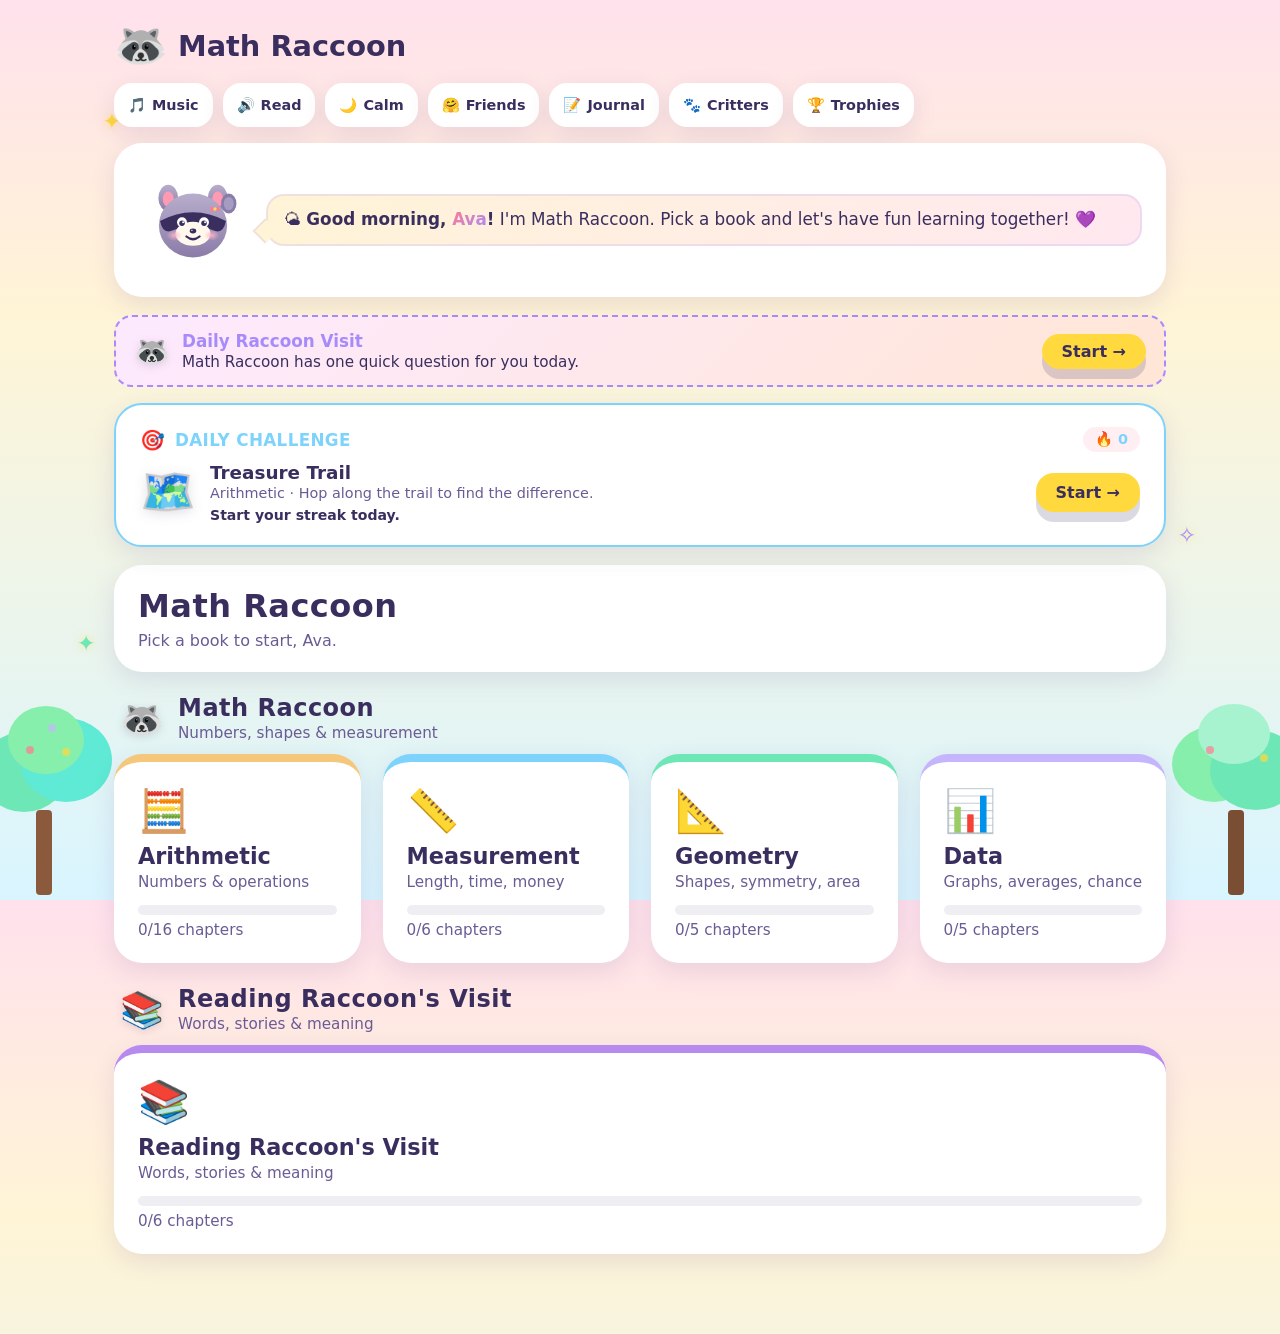
==== commit 4da12ed4: "Rebuild teach pedagogy + autism-UX pass across all 4 modules Why --- 3rd-grade visual pedagogy was i" ====
--- a/index.html
+++ b/index.html
@@ -8,10 +8,10 @@
 
   <!-- Core styles -->
   <link rel="stylesheet" href="shared/css/base.css" />
-  <link rel="stylesheet" href="shared/css/components.css?v=7" />
-  <link rel="stylesheet" href="shared/css/teach.css?v=2" />
-  <link rel="stylesheet" href="shared/css/animations.css?v=3" />
-  <link rel="stylesheet" href="shared/css/dragDrop.css?v=2" />
+  <link rel="stylesheet" href="shared/css/components.css?v=10" />
+  <link rel="stylesheet" href="shared/css/teach.css?v=9" />
+  <link rel="stylesheet" href="shared/css/animations.css?v=6" />
+  <link rel="stylesheet" href="shared/css/dragDrop.css?v=6" />
   <link rel="stylesheet" href="shared/css/admin.css?v=1" />
 </head>
 <body>
@@ -42,13 +42,13 @@
   <script src="shared/js/core/storage.js?v=3"></script>
   <script src="shared/js/core/content.js?v=3"></script>
   <script src="shared/js/core/audio.js?v=10"></script>
-  <script src="shared/js/viz/registry.js?v=2"></script>
+  <script src="shared/js/viz/registry.js?v=3"></script>
   <script src="shared/js/core/settings.js?v=2"></script>
   <script src="shared/js/core/progress.js?v=2"></script>
   <script src="shared/js/core/achievements.js?v=3"></script>
   <script src="shared/js/core/rewards.js?v=2"></script>
   <script src="shared/js/core/pools.js?v=1"></script>
-  <script src="shared/js/core/daily-challenge.js?v=1"></script>
+  <script src="shared/js/core/daily-challenge.js?v=2"></script>
   <script src="shared/js/core/worksheet.js?v=2"></script>
   <script src="shared/js/core/save-load.js?v=1"></script>
   <script src="shared/js/core/router.js?v=2"></script>
@@ -58,26 +58,27 @@
   <script src="shared/js/engines/arithmetic.js?v=2"></script>
   <script src="shared/js/engines/placeValue.js?v=2"></script>
   <script src="shared/js/engines/fraction.js?v=2"></script>
-  <script src="shared/js/engines/wordProblem.js?v=4"></script>
+  <script src="shared/js/engines/wordProblem.js?v=9"></script>
   <script src="shared/js/engines/mixed.js"></script>
   <script src="shared/js/engines/reading.js?v=2"></script>
-  <script src="shared/js/engines/dragDrop.js?v=5"></script>
+  <script src="shared/js/engines/dragDrop.js?v=10"></script>
 
   <!-- Viz renderers -->
   <script src="shared/js/viz/factFamily.js"></script>
-  <script src="shared/js/viz/teachViz.js?v=8"></script>
+  <script src="shared/js/viz/teachViz.js?v=23"></script>
   <script src="shared/js/viz/readingViz.js?v=1"></script>
+  <script src="shared/js/viz/answerChips.js?v=2"></script>
 
   <!-- UI layer -->
   <script src="shared/js/ui/raccoon.js?v=2"></script>
   <script src="shared/js/ui/readingRaccoon.js?v=1"></script>
   <script src="shared/js/ui/scenery.js?v=2"></script>
-  <script src="shared/js/ui/storyReader.js?v=2"></script>
-  <script src="shared/js/ui/hub.js?v=7"></script>
+  <script src="shared/js/ui/storyReader.js?v=3"></script>
+  <script src="shared/js/ui/hub.js?v=8"></script>
   <script src="shared/js/ui/runner.js?v=10"></script>
-  <script src="shared/js/ui/teach.js?v=3"></script>
+  <script src="shared/js/ui/teach.js?v=5"></script>
   <script src="shared/js/ui/gallery.js?v=6"></script>
-  <script src="shared/js/ui/dailyVisit.js?v=4"></script>
+  <script src="shared/js/ui/dailyVisit.js?v=5"></script>
   <script src="shared/js/ui/admin.js?v=5"></script>
 
   <!-- Critters (SVG providers first, then catalog registers them) -->
@@ -119,7 +120,7 @@
 
   <!-- Module manifests -->
   <script src="modules/arithmetic/module.js?v=2"></script>
-  <script src="modules/measurement/module.js?v=3"></script>
+  <script src="modules/measurement/module.js?v=4"></script>
   <script src="modules/geometry/module.js?v=4"></script>
   <script src="modules/data/module.js?v=3"></script>
   <script src="modules/reading/module.js?v=3"></script>
@@ -145,18 +146,18 @@
   <!-- Arithmetic arcade · question pools (teachers can edit these) -->
   <script src="pools/math-raccoon-arithmetic-arcade-bubble-blocks.js?v=1"></script>
   <script src="pools/math-raccoon-arithmetic-arcade-treasure-trail.js?v=1"></script>
-  <script src="pools/math-raccoon-arithmetic-arcade-multiply-mountain.js?v=1"></script>
+  <script src="pools/math-raccoon-arithmetic-arcade-multiply-mountain.js?v=2"></script>
   <script src="pools/math-raccoon-arithmetic-arcade-share-shack.js?v=1"></script>
-  <script src="pools/math-raccoon-arithmetic-arcade-pie-pals.js?v=2"></script>
-  <script src="pools/math-raccoon-arithmetic-arcade-place-parade.js?v=1"></script>
-  <script src="pools/math-raccoon-arithmetic-arcade-word-wander.js?v=1"></script>
-  <script src="pools/math-raccoon-arithmetic-arcade-story-solver.js?v=2"></script>
-  <script src="pools/math-raccoon-arithmetic-arcade-pattern-parade.js?v=1"></script>
+  <script src="pools/math-raccoon-arithmetic-arcade-pie-pals.js?v=3"></script>
+  <script src="pools/math-raccoon-arithmetic-arcade-place-parade.js?v=2"></script>
+  <script src="pools/math-raccoon-arithmetic-arcade-word-wander.js?v=5"></script>
+  <script src="pools/math-raccoon-arithmetic-arcade-story-solver.js?v=4"></script>
+  <script src="pools/math-raccoon-arithmetic-arcade-pattern-parade.js?v=3"></script>
   <script src="pools/math-raccoon-arithmetic-arcade-round-up.js?v=1"></script>
   <script src="pools/math-raccoon-arithmetic-arcade-thousand-quest.js?v=1"></script>
   <script src="pools/math-raccoon-arithmetic-arcade-ten-times.js?v=1"></script>
-  <script src="pools/math-raccoon-arithmetic-arcade-array-split.js?v=1"></script>
-  <script src="pools/math-raccoon-arithmetic-arcade-fraction-match.js?v=1"></script>
+  <script src="pools/math-raccoon-arithmetic-arcade-array-split.js?v=2"></script>
+  <script src="pools/math-raccoon-arithmetic-arcade-fraction-match.js?v=2"></script>
   <!-- Arithmetic arcade -->
   <script src="modules/arithmetic/arcade/bubble-blocks.js?v=2"></script>
   <script src="modules/arithmetic/arcade/treasure-trail.js?v=2"></script>
@@ -174,22 +175,22 @@
   <script src="modules/arithmetic/arcade/fraction-match.js?v=1"></script>
 
   <!-- Arithmetic teach -->
-  <script src="modules/arithmetic/teach/op-addition.js"></script>
-  <script src="modules/arithmetic/teach/op-subtraction.js"></script>
-  <script src="modules/arithmetic/teach/op-add-sub-inverse.js"></script>
-  <script src="modules/arithmetic/teach/op-multiplication.js"></script>
-  <script src="modules/arithmetic/teach/op-division.js"></script>
-  <script src="modules/arithmetic/teach/op-mul-div-inverse.js"></script>
-  <script src="modules/arithmetic/teach/op-place-value.js"></script>
-  <script src="modules/arithmetic/teach/op-fractions.js"></script>
-  <script src="modules/arithmetic/teach/op-compare-fractions.js"></script>
-  <script src="modules/arithmetic/teach/op-fractions-numberline.js"></script>
-  <script src="modules/arithmetic/teach/op-word-problems.js"></script>
-  <script src="modules/arithmetic/teach/op-patterns.js?v=1"></script>
-  <script src="modules/arithmetic/teach/op-rounding.js?v=1"></script>
-  <script src="modules/arithmetic/teach/op-times-ten.js?v=1"></script>
-  <script src="modules/arithmetic/teach/op-distributive.js?v=1"></script>
-  <script src="modules/arithmetic/teach/op-equivalent-fractions.js?v=1"></script>
+  <script src="modules/arithmetic/teach/op-addition.js?v=3"></script>
+  <script src="modules/arithmetic/teach/op-subtraction.js?v=3"></script>
+  <script src="modules/arithmetic/teach/op-add-sub-inverse.js?v=2"></script>
+  <script src="modules/arithmetic/teach/op-multiplication.js?v=4"></script>
+  <script src="modules/arithmetic/teach/op-division.js?v=4"></script>
+  <script src="modules/arithmetic/teach/op-mul-div-inverse.js?v=5"></script>
+  <script src="modules/arithmetic/teach/op-place-value.js?v=4"></script>
+  <script src="modules/arithmetic/teach/op-fractions.js?v=6"></script>
+  <script src="modules/arithmetic/teach/op-compare-fractions.js?v=6"></script>
+  <script src="modules/arithmetic/teach/op-fractions-numberline.js?v=6"></script>
+  <script src="modules/arithmetic/teach/op-word-problems.js?v=4"></script>
+  <script src="modules/arithmetic/teach/op-patterns.js?v=5"></script>
+  <script src="modules/arithmetic/teach/op-rounding.js?v=6"></script>
+  <script src="modules/arithmetic/teach/op-times-ten.js?v=5"></script>
+  <script src="modules/arithmetic/teach/op-distributive.js?v=6"></script>
+  <script src="modules/arithmetic/teach/op-equivalent-fractions.js?v=9"></script>
 
   <!-- Measurement content -->
   <script src="modules/measurement/chapters/ch-01-ruler.js"></script>
@@ -200,23 +201,24 @@
   <script src="modules/measurement/chapters/ch-06-swap-shop.js?v=1"></script>
   <!-- Measurement arcade · question pools -->
   <script src="pools/math-raccoon-measurement-arcade-length-dash.js?v=2"></script>
-  <script src="pools/math-raccoon-measurement-arcade-clock-quest.js?v=1"></script>
-  <script src="pools/math-raccoon-measurement-arcade-hour-hop.js?v=2"></script>
-  <script src="pools/math-raccoon-measurement-arcade-coin-cart.js?v=1"></script>
-  <script src="pools/math-raccoon-measurement-arcade-jug-judge.js?v=1"></script>
-  <script src="pools/math-raccoon-measurement-arcade-unit-match.js?v=1"></script>
+  <script src="pools/math-raccoon-measurement-arcade-clock-quest.js?v=5"></script>
+  <script src="pools/math-raccoon-measurement-arcade-hour-hop.js?v=6"></script>
+  <script src="pools/math-raccoon-measurement-arcade-coin-cart.js?v=5"></script>
+  <script src="pools/math-raccoon-measurement-arcade-jug-judge.js?v=5"></script>
+  <script src="pools/math-raccoon-measurement-arcade-unit-match.js?v=2"></script>
   <script src="modules/measurement/arcade/length-dash.js?v=3"></script>
   <script src="modules/measurement/arcade/clock-quest.js?v=2"></script>
   <script src="modules/measurement/arcade/hour-hop.js?v=2"></script>
   <script src="modules/measurement/arcade/coin-cart.js?v=2"></script>
   <script src="modules/measurement/arcade/jug-judge.js?v=2"></script>
   <script src="modules/measurement/arcade/unit-match.js?v=1"></script>
-  <script src="modules/measurement/teach/op-length.js"></script>
-  <script src="modules/measurement/teach/op-time.js"></script>
-  <script src="modules/measurement/teach/op-elapsed-time.js?v=2"></script>
-  <script src="modules/measurement/teach/op-money.js"></script>
-  <script src="modules/measurement/teach/op-capacity.js"></script>
-  <script src="modules/measurement/teach/op-unit-convert.js?v=1"></script>
+  <script src="modules/measurement/teach/op-length.js?v=4"></script>
+  <script src="modules/measurement/teach/op-time.js?v=6"></script>
+  <script src="modules/measurement/teach/op-elapsed-time.js?v=4"></script>
+  <script src="modules/measurement/teach/op-money.js?v=4"></script>
+  <script src="modules/measurement/teach/op-capacity.js?v=4"></script>
+  <script src="modules/measurement/teach/op-mass.js?v=4"></script>
+  <script src="modules/measurement/teach/op-unit-convert.js?v=6"></script>
 
   <!-- Geometry content -->
   <script src="modules/geometry/chapters/ch-01-shape-scout.js"></script>
@@ -226,20 +228,20 @@
   <script src="modules/geometry/chapters/ch-05-quadrilateral-quest.js?v=1"></script>
   <!-- Geometry arcade · question pools -->
   <script src="pools/math-raccoon-geometry-arcade-tile-tally.js?v=2"></script>
-  <script src="pools/math-raccoon-geometry-arcade-shape-sleuth.js?v=1"></script>
-  <script src="pools/math-raccoon-geometry-arcade-fence-frenzy.js?v=1"></script>
-  <script src="pools/math-raccoon-geometry-arcade-quad-quest.js?v=1"></script>
+  <script src="pools/math-raccoon-geometry-arcade-shape-sleuth.js?v=5"></script>
+  <script src="pools/math-raccoon-geometry-arcade-fence-frenzy.js?v=5"></script>
+  <script src="pools/math-raccoon-geometry-arcade-quad-quest.js?v=2"></script>
   <script src="pools/math-raccoon-geometry-arcade-slice-shade.js?v=1"></script>
   <script src="modules/geometry/arcade/tile-tally.js?v=3"></script>
   <script src="modules/geometry/arcade/shape-sleuth.js?v=2"></script>
   <script src="modules/geometry/arcade/fence-frenzy.js?v=2"></script>
   <script src="modules/geometry/arcade/quad-quest.js?v=1"></script>
   <script src="modules/geometry/arcade/slice-shade.js?v=1"></script>
-  <script src="modules/geometry/teach/op-shapes.js"></script>
-  <script src="modules/geometry/teach/op-perimeter.js"></script>
-  <script src="modules/geometry/teach/op-area.js"></script>
-  <script src="modules/geometry/teach/op-quadrilaterals.js?v=1"></script>
-  <script src="modules/geometry/teach/op-partition.js?v=1"></script>
+  <script src="modules/geometry/teach/op-shapes.js?v=6"></script>
+  <script src="modules/geometry/teach/op-perimeter.js?v=5"></script>
+  <script src="modules/geometry/teach/op-area.js?v=8"></script>
+  <script src="modules/geometry/teach/op-quadrilaterals.js?v=5"></script>
+  <script src="modules/geometry/teach/op-partition.js?v=6"></script>
 
   <!-- Data content -->
   <script src="modules/data/chapters/ch-01-tally-twinkle.js"></script>
@@ -249,14 +251,14 @@
   <script src="modules/data/chapters/ch-05-plot-lab.js?v=1"></script>
   <!-- Data arcade · question pools -->
   <script src="pools/math-raccoon-data-arcade-bar-burst.js?v=2"></script>
-  <script src="pools/math-raccoon-data-arcade-picto-pop.js?v=1"></script>
-  <script src="pools/math-raccoon-data-arcade-plot-party.js?v=1"></script>
+  <script src="pools/math-raccoon-data-arcade-picto-pop.js?v=7"></script>
+  <script src="pools/math-raccoon-data-arcade-plot-party.js?v=2"></script>
   <script src="modules/data/arcade/bar-burst.js?v=3"></script>
   <script src="modules/data/arcade/picto-pop.js?v=2"></script>
   <script src="modules/data/arcade/plot-party.js?v=1"></script>
-  <script src="modules/data/teach/op-graphs.js"></script>
-  <script src="modules/data/teach/op-pictograph.js"></script>
-  <script src="modules/data/teach/op-line-plot.js?v=1"></script>
+  <script src="modules/data/teach/op-graphs.js?v=3"></script>
+  <script src="modules/data/teach/op-pictograph.js?v=5"></script>
+  <script src="modules/data/teach/op-line-plot.js?v=4"></script>
 
   <!-- Reading content -->
   <script src="modules/reading/chapters/ch-01-arrival.js?v=2"></script>
--- a/shared/css/teach.css
+++ b/shared/css/teach.css
@@ -373,7 +373,7 @@
   font-weight: 800;
   color: var(--c-berry);
 }
-.teach-clock svg { max-width: 200px; height: auto; }
+.teach-clock svg { width: 200px; max-width: 100%; height: auto; }
 
 /* ==========================================================================
    Viz: digital clock & clock pair (elapsed-time teaching)
@@ -503,6 +503,237 @@
 .teach-areagrid svg,
 .teach-perimeter svg,
 .teach-jug svg { max-width: 100%; height: auto; }
+
+/* Cap viz SVGs at sensible sizes inside teach practice cards. Without a max,
+ * SVGs with only viewBox (no width/height attrs) expand to the container
+ * width — which makes a 120-px capacityJug fill the whole card on a unit-
+ * classification question. Per-viz max-widths keep the visual proportional
+ * to its information density. */
+.teach-jug svg       { max-width: 160px; }
+
+/* ---- breakApartArray viz ------------------------------------------------
+ * Interactive distributive-property practice. The kid taps between any two
+ * rows to set the split; the array color-codes the two pieces and a side
+ * readout updates with each piece's product and the sum. */
+.teach-break-apart {
+  display: flex;
+  flex-direction: column;
+  align-items: center;
+  gap: 14px;
+  padding: 6px;
+}
+.teach-break-apart .ba-grid {
+  width: 100%;
+  display: flex;
+  justify-content: center;
+}
+.teach-break-apart .ba-grid svg {
+  max-width: 320px;
+  height: auto;
+}
+.teach-break-apart .ba-split-line {
+  /* SVG <line> already gets stroke; this rule is here so a future overlay
+   * could pulse the split line to invite interaction. Currently a no-op. */
+  pointer-events: none;
+}
+.teach-break-apart .ba-gap-band:hover {
+  fill: rgba(167, 139, 250, 0.12);
+}
+.teach-break-apart .ba-gap-band:active {
+  fill: rgba(167, 139, 250, 0.25);
+}
+.teach-break-apart .ba-readout {
+  display: grid;
+  grid-template-columns: 1fr 1fr;
+  gap: 8px 12px;
+  width: 100%;
+  max-width: 360px;
+  font-family: var(--font-display, "Fredoka", sans-serif);
+}
+.teach-break-apart .ba-piece {
+  padding: 10px 12px;
+  border-radius: 10px;
+  display: flex;
+  flex-direction: column;
+  gap: 2px;
+  font-weight: 700;
+  font-size: 0.95rem;
+  color: #3a2e5f;
+  border: 2px solid currentColor;
+  background: rgba(255, 255, 255, 0.6);
+}
+.teach-break-apart .ba-piece-top    { color: #2a8db5; background: rgba(125, 211, 252, 0.22); }
+.teach-break-apart .ba-piece-bottom { color: #1f7a52; background: rgba(110, 231, 183, 0.22); }
+.teach-break-apart .ba-piece-label {
+  font-size: 0.72rem;
+  font-weight: 800;
+  text-transform: uppercase;
+  letter-spacing: 0.05em;
+  opacity: 0.85;
+}
+.teach-break-apart .ba-piece-eq {
+  font-size: 1.05rem;
+  font-weight: 800;
+}
+.teach-break-apart .ba-sum {
+  grid-column: 1 / -1;
+  text-align: center;
+  padding: 10px 12px;
+  background: #fff7d6;
+  border: 2px solid #d4a017;
+  color: #6b4f00;
+  border-radius: 10px;
+  font-weight: 800;
+  font-size: 1.05rem;
+}
+.teach-break-apart .ba-label {
+  font-size: 0.85rem;
+  color: var(--c-ink-soft, #6b5b95);
+  font-weight: 700;
+  margin-top: 4px;
+}
+
+/* ---- Interactive viz family — shared structure -------------------------
+ * All five interactive vizes share a "viz block + readout + status + label"
+ * vertical stack. Status appears only when targetValue is set; pulses green
+ * when the kid hits the target. */
+.teach-ifb,
+.teach-inl,
+.teach-iclock,
+.teach-iag,
+.teach-icp {
+  display: flex;
+  flex-direction: column;
+  align-items: center;
+  gap: 12px;
+  padding: 6px;
+}
+.ifb-readout, .inl-readout, .iclk-digital, .iag-readout, .icp-readout {
+  font-family: var(--font-display, "Fredoka", sans-serif);
+  font-size: 1.05rem;
+  font-weight: 700;
+  color: #3a2e5f;
+}
+.ifb-status, .inl-status, .iclk-status, .iag-status, .icp-status {
+  font-family: var(--font-display, "Fredoka", sans-serif);
+  font-size: 0.9rem;
+  font-weight: 800;
+  padding: 6px 12px;
+  border-radius: 999px;
+  background: #fff7d6;
+  color: #6b4f00;
+  border: 2px solid #d4a017;
+}
+.ifb-hit, .inl-hit, .iclk-hit, .iag-hit, .icp-hit {
+  background: #6ee7b7 !important;
+  border-color: #10b981 !important;
+  color: #064e3b !important;
+  animation: tv-pop 360ms cubic-bezier(0.34, 1.56, 0.64, 1);
+}
+.ifb-label, .inl-label, .iclk-label, .iag-label, .icp-label {
+  font-size: 0.85rem;
+  color: var(--c-ink-soft, #6b5b95);
+  font-weight: 700;
+}
+
+/* interactiveFractionBar — tap segments to shade */
+.teach-ifb .ifb-bar {
+  display: flex;
+  gap: 2px;
+  width: 100%;
+  max-width: 360px;
+  background: #f1ecff;
+  border: 3px solid #6b5b95;
+  border-radius: 12px;
+  padding: 4px;
+}
+.teach-ifb .ifb-seg {
+  flex: 1;
+  height: 56px;
+  background: #fff;
+  border-radius: 6px;
+  cursor: pointer;
+  transition: background 120ms ease, transform 80ms ease;
+}
+.teach-ifb .ifb-seg:hover { transform: translateY(-1px); }
+.teach-ifb .ifb-seg:active { transform: translateY(0); }
+.teach-ifb .ifb-shaded { background: var(--ifb-color, #ff7a93); }
+
+/* interactiveNumberLine — tap line to drop marker */
+.teach-inl .inl-svg { max-width: 480px; height: auto; width: 100%; }
+
+/* interactiveClock — drag the minute hand */
+.teach-iclock .iclk-svg { max-width: 220px; height: auto; }
+.teach-iclock .iclk-digital {
+  background: #1f1436;
+  color: #ffd93d;
+  font-family: "Courier New", Menlo, monospace;
+  font-size: 1.8rem;
+  font-weight: 800;
+  padding: 6px 16px;
+  border-radius: 8px;
+  letter-spacing: 0.06em;
+  text-shadow: 0 0 6px #ffd93d;
+}
+
+/* interactiveAreaGrid — tap tiles to fill */
+.teach-iag .iag-svg { max-width: 320px; height: auto; }
+.teach-iag .iag-tile { transition: fill 120ms ease; }
+.teach-iag .iag-tile:hover { fill: #fff7d6; }
+.teach-iag .iag-filled:hover { fill: #f6c800 !important; }
+
+/* interactiveCoinPile — tap to build a coin pile */
+.teach-icp .icp-bank, .teach-icp .icp-pile {
+  display: flex;
+  flex-wrap: wrap;
+  gap: 6px;
+  justify-content: center;
+  max-width: 480px;
+}
+.teach-icp .icp-bank {
+  padding: 10px;
+  background: #fff8ed;
+  border: 2px dashed #6b5b95;
+  border-radius: 12px;
+}
+.teach-icp .icp-pile {
+  min-height: 50px;
+  padding: 10px;
+  background: rgba(167, 139, 250, 0.08);
+  border: 2px solid #a78bfa;
+  border-radius: 12px;
+  align-items: center;
+}
+.teach-icp .icp-bank-coin, .teach-icp .icp-pile-coin {
+  border: 2px solid #6b5b95;
+  border-radius: 999px;
+  padding: 6px 12px;
+  font-family: var(--font-display, "Fredoka", sans-serif);
+  font-size: 0.95rem;
+  font-weight: 800;
+  cursor: pointer;
+  transition: transform 80ms ease;
+}
+.teach-icp .icp-bank-coin:hover { transform: translateY(-2px); }
+.teach-icp .icp-pile-coin:hover { transform: translateY(-1px); }
+.teach-icp .icp-empty {
+  font-family: var(--font-display, "Fredoka", sans-serif);
+  font-size: 0.85rem;
+  color: var(--c-ink-soft, #6b5b95);
+  font-style: italic;
+}
+.teach-perimeter svg { max-width: 280px; }
+.teach-areagrid svg  { max-width: 320px; }
+.teach-timeline svg  { max-width: 100%; }
+.teach-clock svg     { max-width: 200px; }
+.teach-clock-pair svg{ max-width: 160px; }
+.teach-fb svg, .teach-fractionbar svg { max-width: 360px; }
+.teach-numline svg, .teach-numberline svg { max-width: 100%; }
+.teach-bar svg, .teach-barchart svg { max-width: 360px; }
+.teach-lineplot svg  { max-width: 360px; }
+.teach-shapegrid svg { max-width: 220px; }
+.teach-array svg     { max-width: 300px; }
+.teach-unitscale svg { max-width: 320px; }
 
 .teach-pictograph { flex-direction: column; gap: 8px; }
 .teach-pg-rows { display: grid; gap: 6px; padding: 6px 10px; }
@@ -622,8 +853,122 @@
 }
 .wp-visual { display: grid; justify-items: center; gap: 10px; margin-top: 14px; }
 .wp-emoji { font-size: 2.4rem; line-height: 1; }
+/* When a word-problem question carries its own viz, the wrapper just hosts
+   the rendered MR.Viz node; no decorative emoji or hint-bar needed.
+   The grid layout of .wp-visual centers its child but doesn't constrain
+   width, so SVGs without explicit width attributes collapse to 0×0. The
+   `width: 100%; max-width` floor below gives any SVG-based viz a sensible
+   default while keeping it responsive on narrow screens. */
+.wp-visual-viz { padding: 6px 0; width: 100%; }
+.wp-visual-viz svg { width: 100%; max-width: 320px; height: auto; }
+
+/* ---------- skipCountPicto: icons with cumulative skip-count beneath ----------
+   Used by pictograph word problems. Each cell stacks the icon above its
+   cumulative tally so the kid sees the skip-count pattern (3, 6, 9, …) as
+   a literal sequence under the icons they're counting. */
+.teach-skipcountpicto {
+  display: flex;
+  flex-direction: column;
+  align-items: center;
+  gap: 8px;
+  padding: 8px 4px;
+}
+.scp-row {
+  display: flex;
+  flex-wrap: wrap;
+  justify-content: center;
+  align-items: flex-end;
+  gap: 4px 10px;
+}
+.scp-cell {
+  display: flex;
+  flex-direction: column;
+  align-items: center;
+  gap: 4px;
+  min-width: 36px;
+  animation: tv-pop 320ms cubic-bezier(0.34, 1.56, 0.64, 1) backwards;
+}
+.scp-icon {
+  font-size: 1.7rem;
+  line-height: 1;
+}
+.scp-tally {
+  font-family: var(--font-display, "Fredoka", sans-serif);
+  font-weight: 800;
+  font-size: 1rem;
+  color: var(--c-ink, #3a2e5f);
+  background: var(--c-cream, #fff7e6);
+  border: 2px solid var(--c-ink-soft, #6b5b95);
+  border-radius: 8px;
+  padding: 2px 8px;
+  min-width: 28px;
+  text-align: center;
+}
+.scp-label {
+  font-family: var(--font-display, "Fredoka", sans-serif);
+  font-weight: 700;
+  font-size: 0.9rem;
+  color: var(--c-ink-soft, #6b5b95);
+  text-align: center;
+}
+body.calm-mode .scp-cell { animation: none !important; }
 .wp-hint-bar {
   font-style: italic;
   color: var(--c-ink-soft);
   font-size: 0.95rem;
 }
+
+/* ==========================================================================
+   Viz: functionTable (Function Machine + IN/OUT table)
+
+   Layout: machine on the left, table on the right, caption underneath.
+   On narrow screens they stack — the machine drops above the table so the
+   reading order (machine → table) is preserved.
+   ========================================================================== */
+.teach-functiontable {
+  flex-direction: column;
+  gap: 12px;
+  padding: 12px 6px;
+  width: 100%;
+}
+.ft-stage {
+  display: flex;
+  align-items: center;
+  justify-content: center;
+  gap: 22px;
+  flex-wrap: wrap;
+  width: 100%;
+}
+.ft-machine {
+  flex: 0 1 360px;
+  max-width: 100%;
+}
+.ft-machine-svg { width: 100%; height: auto; max-width: 360px; }
+.ft-table {
+  flex: 0 1 220px;
+  max-width: 100%;
+}
+.ft-table-svg { width: 100%; height: auto; max-width: 220px; }
+.ft-caption {
+  font-family: var(--font-display, "Fredoka", sans-serif);
+  font-weight: 700;
+  font-size: 0.95rem;
+  color: var(--c-ink-soft, #6b5b95);
+  text-align: center;
+  padding: 0 12px;
+}
+
+/* The rule box "thinks" with a gentle pulse when the rule is unknown
+   (Stage D — detective). Steady on every other stage. */
+.ft-rule-unknown {
+  animation: ft-pulse 1.8s ease-in-out infinite;
+  transform-origin: 170px 88px;
+}
+@keyframes ft-pulse {
+  0%, 100% { opacity: 1; transform: scale(1); }
+  50%      { opacity: 0.85; transform: scale(1.04); }
+}
+
+/* Calm mode: hold the design but stop motion. The rule box stays a steady
+   colour, autoPlay still cycles (predictable cadence, no easing wobble). */
+body.calm-mode .ft-rule-unknown { animation: none !important; }
--- a/shared/css/animations.css
+++ b/shared/css/animations.css
@@ -216,19 +216,81 @@
   animation: tv-pop 240ms cubic-bezier(0.34, 1.56, 0.64, 1) backwards;
 }
 
-/* Clock — hands sweep from 12 o'clock to their target angle. The
- * renderer outputs hands rotated to their final angle; we override
- * with an animation that starts at 0deg and ramps to the rendered
- * rotation. Achieved cleanly with rotateBy = 0% to 100% on the
- * inherited transform. */
-.teach-clock svg > g[transform*="rotate"] {
-  transform-box: fill-box;
-  transform-origin: center;
-  animation: tv-clock-fade 400ms ease-out 200ms backwards;
-}
-@keyframes tv-clock-fade {
-  from { opacity: 0; }
-  to   { opacity: 1; }
+/* Clock — hands SWEEP from 12 o'clock to their target angle. Each hand's
+ * --hand-deg custom property is set inline by the renderer; the keyframe
+ * rotates from 0deg to that target. Hour hand moves slightly slower than
+ * minute hand, mirroring a real clock. Pedagogically: the kid watches time
+ * "tick into place," reinforcing the directional model of a clock.
+ *
+ * Each hand has its OWN keyframe so they can have different durations
+ * without sharing animation-name (sharing causes the same end-state across
+ * hands, breaking the sweep). */
+/* Selector covers BOTH single clock viz (.teach-clock wrapper) and
+ * elapsed-time clockPair viz (.teach-clock-pair wrapper). Originally only
+ * `.teach-clock` was targeted — so every clockPair clock visually rendered
+ * stuck at 12:00 because no animation rule matched its hand groups and
+ * the SVG hands have no inline rotation transform.
+ *
+ * `both` fill-mode keeps the FROM state during the delay AND keeps the TO
+ * state (the actual target rotation) after the sweep finishes. Without
+ * `forwards`/`both`, the hand snaps back to 0deg after the animation —
+ * the clock would always SHOW 12:00 even though the aria-label and SVG
+ * data say otherwise.
+ */
+.clock-hour-hand {
+  animation: tv-hour-sweep 900ms cubic-bezier(0.4, 0, 0.2, 1) 200ms both;
+}
+.clock-min-hand {
+  animation: tv-min-sweep 700ms cubic-bezier(0.4, 0, 0.2, 1) 500ms both;
+}
+@keyframes tv-hour-sweep {
+  from { transform: rotate(0deg); }
+  to   { transform: rotate(var(--hand-deg, 0deg)); }
+}
+@keyframes tv-min-sweep {
+  from { transform: rotate(0deg); }
+  to   { transform: rotate(var(--hand-deg, 0deg)); }
+}
+
+/* Number line — each hop arc fades in with a gentle grow (delay inline). */
+.teach-numline .nl-hop {
+  transform-box: fill-box;
+  transform-origin: center;
+  animation: tv-hop-appear 360ms cubic-bezier(0.34, 1.36, 0.64, 1) backwards;
+}
+@keyframes tv-hop-appear {
+  from { opacity: 0; transform: scale(0.6) translateY(6px); }
+  to   { opacity: 1; transform: none; }
+}
+
+/* Fraction bar — shaded segments fill left-to-right with a sweep, so the
+ * student sees "we shade 3 of 5 pieces" as an action. Empty segments
+ * appear instantly (they're the scaffold). */
+.teach-fraction .fb-shade {
+  transform-box: fill-box;
+  transform-origin: left center;
+  animation: tv-fb-fill 380ms ease-out backwards;
+}
+@keyframes tv-fb-fill {
+  from { transform: scaleX(0); opacity: 0; }
+  to   { transform: scaleX(1); opacity: 1; }
+}
+
+/* Line plot — each X mark pops in one at a time (delay inline per mark).
+ * Pedagogically: each data point being added to the plot. */
+.teach-lineplot .lp-mark {
+  transform-box: fill-box;
+  transform-origin: center;
+  animation: tv-pop 280ms cubic-bezier(0.34, 1.56, 0.64, 1) backwards;
+}
+
+/* Area grid — only FILLED tiles animate; unfilled ones appear instantly so
+ * the boundary is established first. Filled tiles pop in left-to-right,
+ * top-to-bottom (row-major) — same scan order a child counts in. */
+.teach-areagrid .ag-tile {
+  transform-box: fill-box;
+  transform-origin: center;
+  animation: tv-pop 240ms cubic-bezier(0.34, 1.56, 0.64, 1) backwards;
 }
 
 /* ==================================================================
--- a/shared/css/dragDrop.css
+++ b/shared/css/dragDrop.css
@@ -128,6 +128,102 @@
 }
 .dd-slot .dd-token {
   box-shadow: 0 2px 0 rgba(107, 91, 149, 0.14);
+}
+
+/* ---------- functionTable (machine + IN/OUT table with drop slots) ----------
+   Mirrors the Teach lesson's `functionTable` viz so a child sees the same
+   picture in Learn and in Arcade. The machine on the left declares the RULE
+   (yellow); the table on the right shows IN (blue) and OUT (green) cells,
+   with missing values rendered as coral-bordered drop slots. */
+.dd-functiontable {
+  display: flex;
+  flex-direction: column;
+  gap: 14px;
+  padding: 4px 2px;
+}
+.dd-ft-stage {
+  display: flex;
+  flex-wrap: wrap;
+  align-items: center;
+  justify-content: center;
+  gap: 22px;
+}
+.dd-ft-machine {
+  flex: 0 1 240px;
+  max-width: 100%;
+}
+.dd-ft-machine-svg { width: 100%; height: auto; max-width: 240px; }
+.dd-ft-table {
+  display: flex;
+  flex-direction: column;
+  gap: 4px;
+  background: #fff;
+  border: 2.5px solid var(--c-ink-soft, #6b5b95);
+  border-radius: 12px;
+  padding: 8px;
+  min-width: 200px;
+}
+.dd-ft-row {
+  display: grid;
+  grid-template-columns: 1fr 1fr;
+  gap: 6px;
+  align-items: stretch;
+}
+.dd-ft-header { margin-bottom: 4px; }
+.dd-ft-head {
+  text-align: center;
+  font-family: var(--font-display, "Fredoka", sans-serif);
+  font-weight: 800;
+  font-size: 0.95rem;
+  color: var(--c-ink, #3a2e5f);
+  padding: 6px 10px;
+  background: #fff;
+  border: 2px solid var(--c-ink-soft, #6b5b95);
+  border-radius: 8px;
+}
+.dd-ft-cell {
+  display: flex;
+  align-items: center;
+  justify-content: center;
+  min-height: 48px;
+  padding: 6px 12px;
+  font-family: var(--font-display, "Fredoka", sans-serif);
+  font-weight: 800;
+  font-size: 1.3rem;
+  color: var(--c-ink, #3a2e5f);
+  background: var(--ft-cell, #fff);
+  border: 2px solid var(--c-ink-soft, #6b5b95);
+  border-radius: 8px;
+}
+/* Drop slots in the table cells. Coral dashed border = "this is what
+   you're solving for", consistent with the UNKNOWN colour language. */
+.dd-slot-ft {
+  min-height: 48px;
+  min-width: 64px;
+  border: 2.5px dashed #ff7a93;
+  background: rgba(255, 122, 147, 0.08);
+  border-radius: 8px;
+}
+.dd-slot-ft::before {
+  /* Hide the generic "0/1/2" index chip — it's noise in a math table.
+     The cell's position in the table communicates which row it belongs to. */
+  display: none;
+}
+.dd-slot-ft.dd-droptarget {
+  background: #ffe5ec;
+  border-style: solid;
+  border-color: #ff7a93;
+}
+.dd-slot-ft .dd-token {
+  /* Once a token lands in a function-table slot, paint it like a known cell
+     so the table reads as "complete" — no more coral, no more dashed border. */
+  background: #6ee7b7;
+  border-color: #6b5b95;
+  color: #3a2e5f;
+}
+.dd-slot-ft-in .dd-token {
+  /* If the drop slot is in the IN column, the placed token should read blue. */
+  background: #7dd3fc;
 }
 
 /* ---------- Buckets (categorize) ---------- */
@@ -770,8 +866,21 @@
   cursor: pointer;
   padding: 0 4px;
   position: relative;
-}
-.dd-bg-col:hover .dd-bg-stack { box-shadow: 0 0 0 3px rgba(255, 217, 61, 0.5); }
+  /* The whole column is now clickable — click at any height to SET the bar
+     to that integer value. The hover background is a subtle "this is
+     interactive" cue without competing with the bar visual itself. */
+  transition: background 0.12s ease;
+}
+.dd-bg-col:hover {
+  background: rgba(167, 139, 250, 0.07);
+  border-radius: 4px;
+}
+.dd-bg-col:focus-visible {
+  outline: 3px solid var(--c-berry, #ff7a93);
+  outline-offset: -2px;
+  border-radius: 4px;
+}
+body.calm-mode .dd-bg-col { transition: none !important; }
 .dd-bg-stack {
   width: 60%;
   max-width: 60px;
@@ -806,7 +915,7 @@
   display: flex;
   gap: 10px;
   justify-content: center;
-  margin-top: 28px;
+  margin-top: 16px;
 }
 .dd-bg-controls button {
   background: #fff;
@@ -816,6 +925,89 @@
   font-family: var(--font-display);
   font-weight: 700;
   cursor: pointer;
+}
+
+/* ---------- Per-bar +/- steppers (UX rebuild) ----------
+   The steppers row mirrors the board's exact layout (95% width, centered,
+   `padding: 0 10px`, `flex: 1` per column) so each stepper sits directly
+   under its bar column above. Buttons are 40×40+ to meet the touch-target
+   floor for fine-motor / autism-spectrum users.
+
+   Structure:
+     .dd-bg-steppers           ← row container, matches board footprint
+       .dd-bg-stepper-col      ← column slot (flex: 1, matches .dd-bg-col)
+         .dd-bg-stepper        ← visible rounded box, centered in slot
+           − [value] +
+*/
+.dd-bg-steppers {
+  width: 95%;
+  margin: 36px auto 0;            /* 36px top gap so labels clear the bars */
+  display: flex;
+  justify-content: space-around;
+  align-items: center;
+  padding: 0 10px;                /* exact match for .dd-bg-cols padding */
+}
+.dd-bg-stepper-col {
+  flex: 1;                        /* equal share — same as .dd-bg-col */
+  display: flex;
+  justify-content: center;        /* center the inner box within the slot */
+  padding: 0 4px;                 /* same per-column padding as .dd-bg-col */
+}
+.dd-bg-stepper {
+  display: inline-flex;
+  align-items: center;
+  justify-content: center;
+  gap: 6px;
+  background: #fff;
+  border: 2px solid var(--c-ink-soft, #6b5b95);
+  border-radius: 12px;
+  padding: 4px;
+  box-shadow: 0 2px 0 rgba(107, 91, 149, 0.12);
+}
+.dd-bg-minus,
+.dd-bg-plus {
+  min-width: 40px;
+  min-height: 40px;
+  border: none;
+  background: var(--c-lilac, #c4b5fd);
+  color: var(--c-ink, #3a2e5f);
+  border-radius: 10px;
+  font-family: var(--font-display, "Fredoka", sans-serif);
+  font-weight: 800;
+  font-size: 1.3rem;
+  line-height: 1;
+  cursor: pointer;
+  transition: transform 0.12s ease, background 0.15s ease, color 0.15s ease;
+}
+.dd-bg-plus  { background: #d9f5e4; color: #1a7a4a; }
+.dd-bg-minus { background: #fde2e9; color: #a3344f; }
+.dd-bg-minus:hover,
+.dd-bg-plus:hover { transform: scale(1.06); }
+.dd-bg-minus:active,
+.dd-bg-plus:active { transform: scale(0.94); }
+/* Visible focus ring for keyboard nav */
+.dd-bg-minus:focus-visible,
+.dd-bg-plus:focus-visible {
+  outline: 3px solid var(--c-berry, #ff7a93);
+  outline-offset: 2px;
+}
+.dd-bg-value {
+  font-family: var(--font-display, "Fredoka", sans-serif);
+  font-weight: 800;
+  font-size: 1.3rem;
+  color: var(--c-ink, #3a2e5f);
+  min-width: 28px;
+  text-align: center;
+}
+body.calm-mode .dd-bg-minus,
+body.calm-mode .dd-bg-plus {
+  transition: none !important;
+}
+body.calm-mode .dd-bg-minus:hover,
+body.calm-mode .dd-bg-plus:hover,
+body.calm-mode .dd-bg-minus:active,
+body.calm-mode .dd-bg-plus:active {
+  transform: none !important;
 }
 
 /* ---------- Reveal panel (shown after wrong answer) ---------- */
